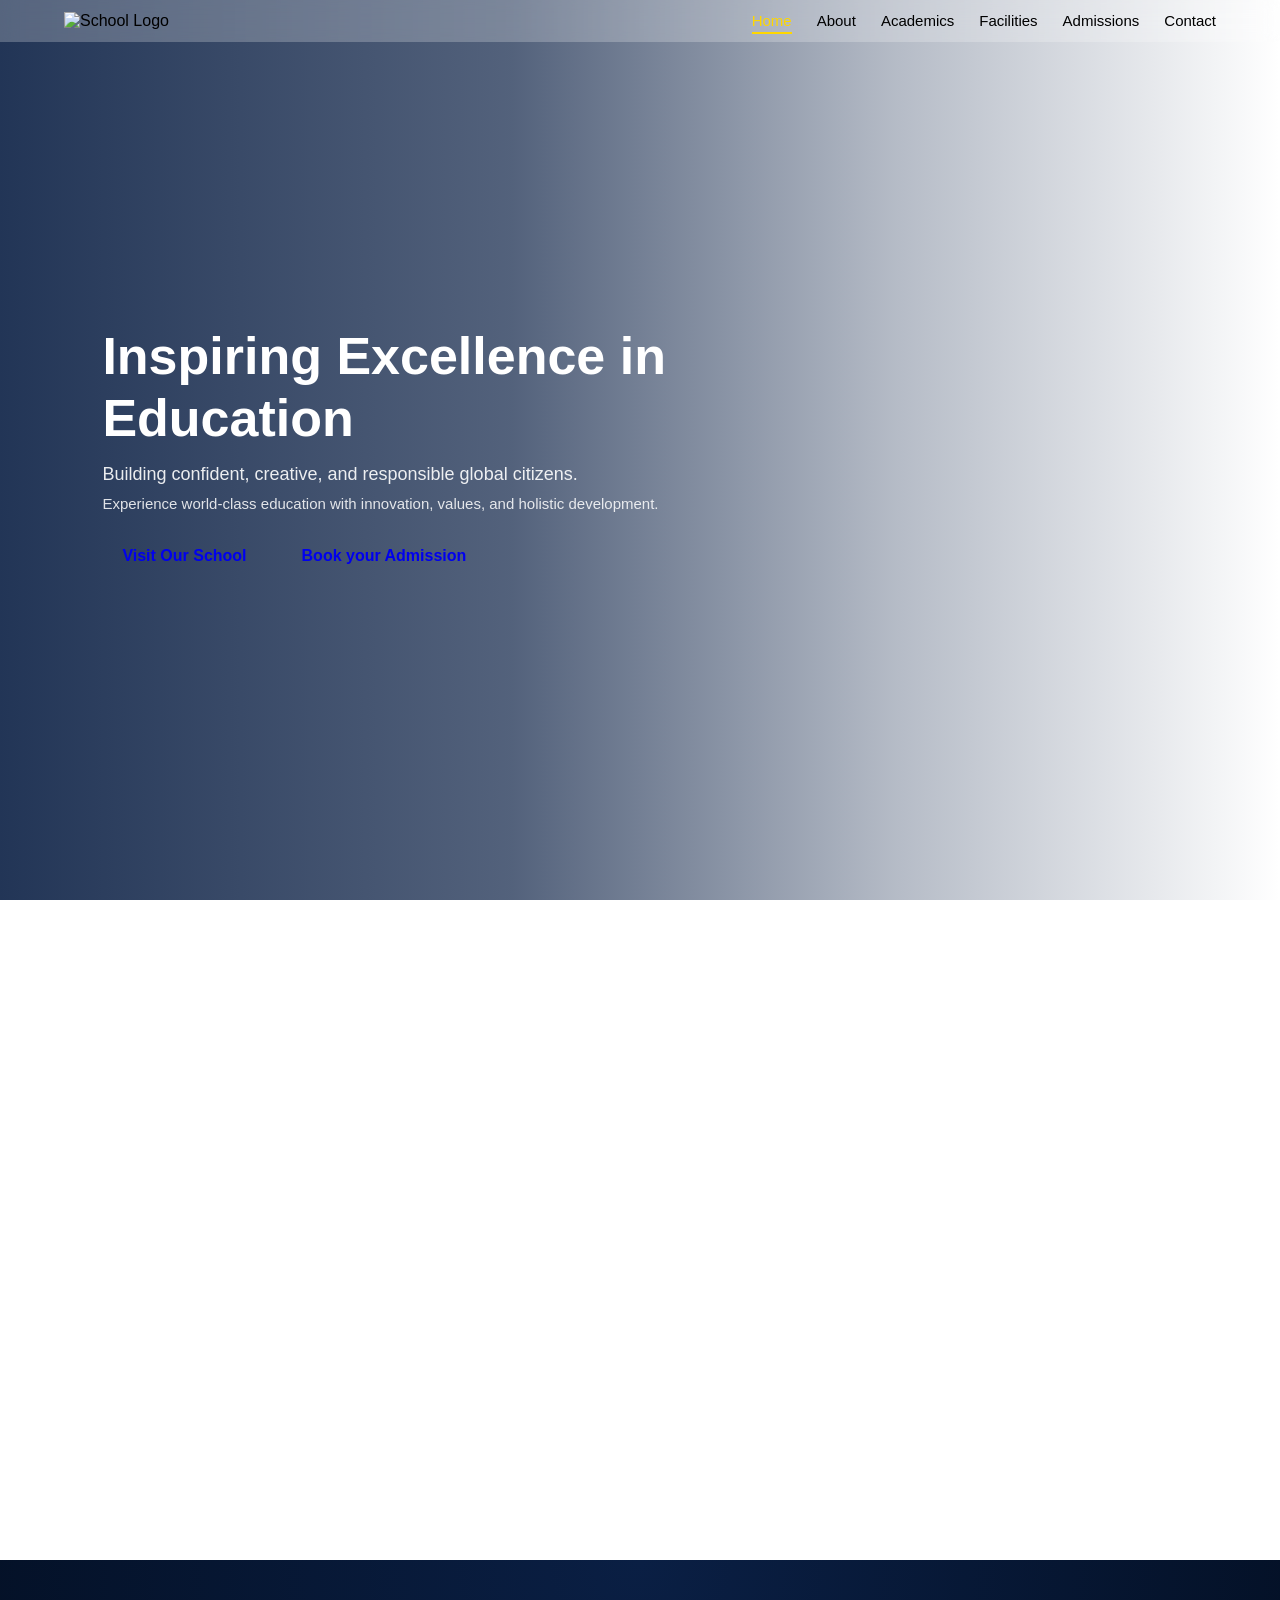
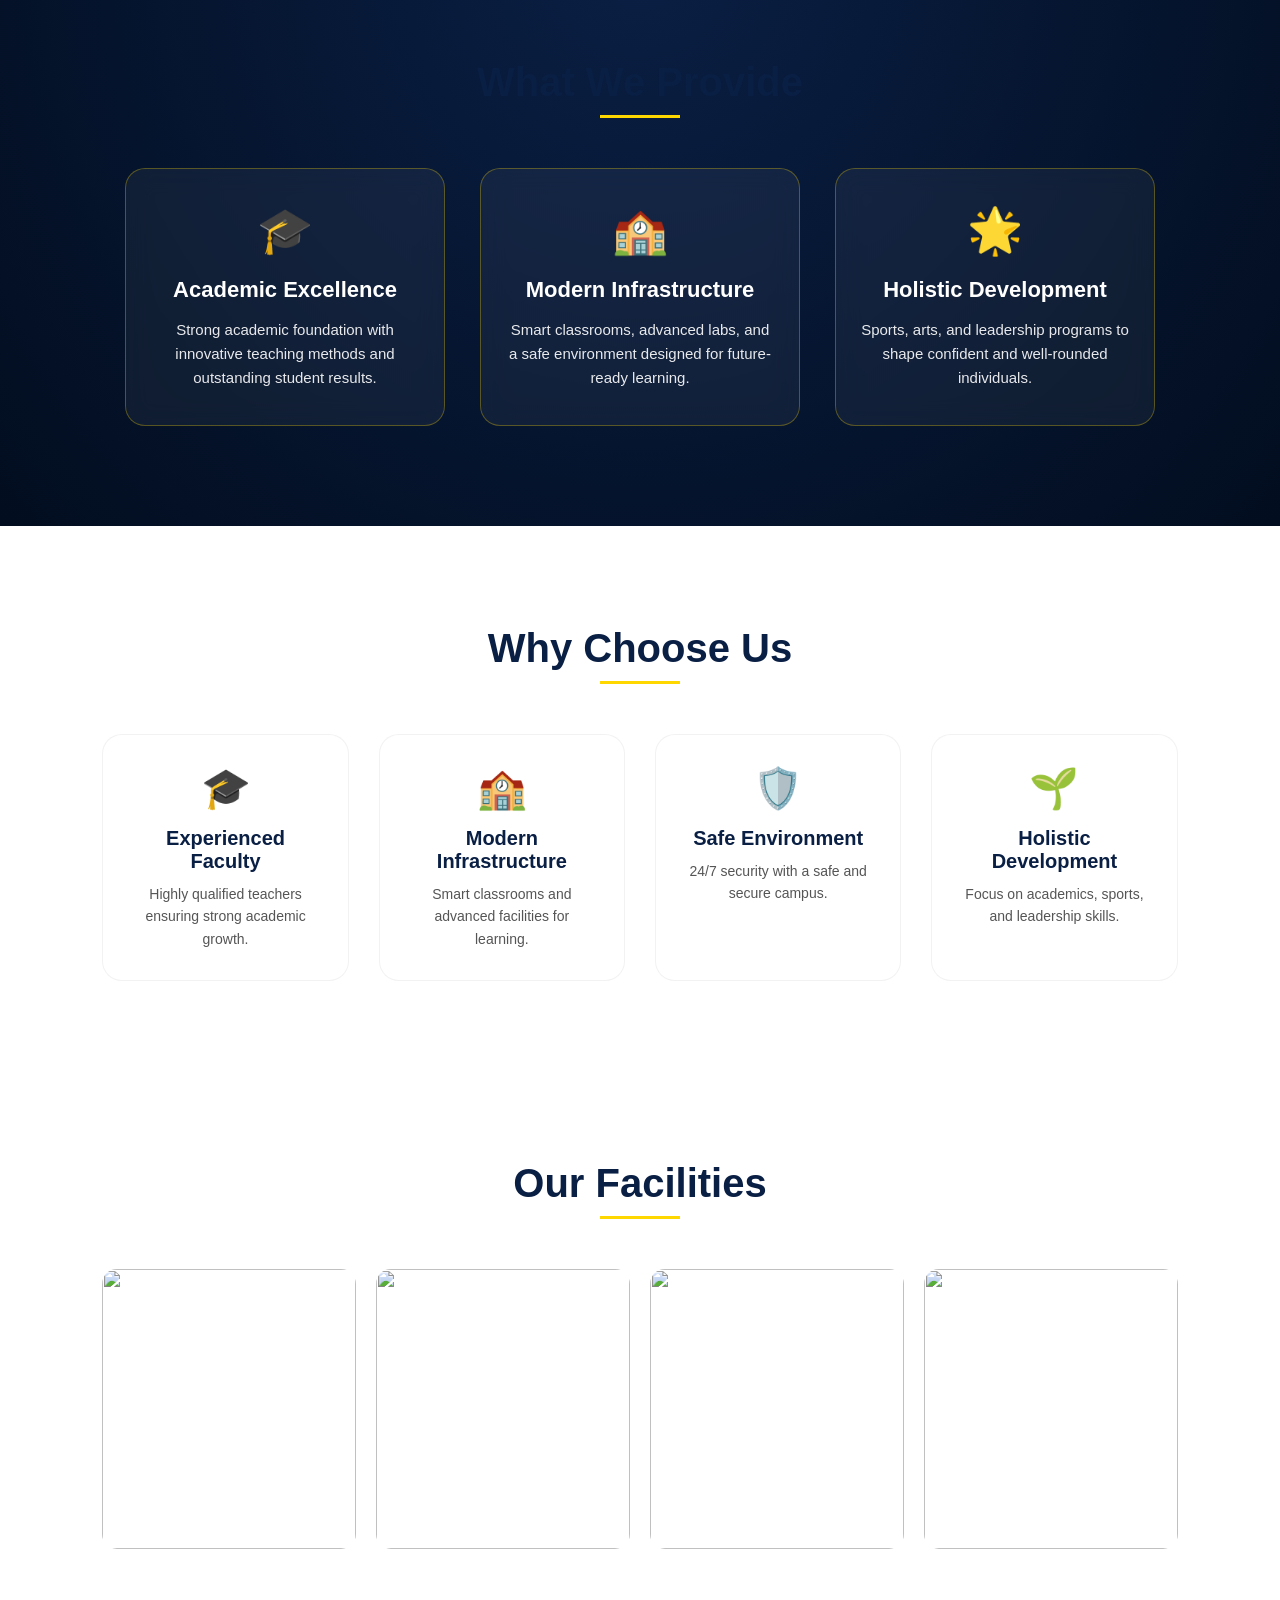
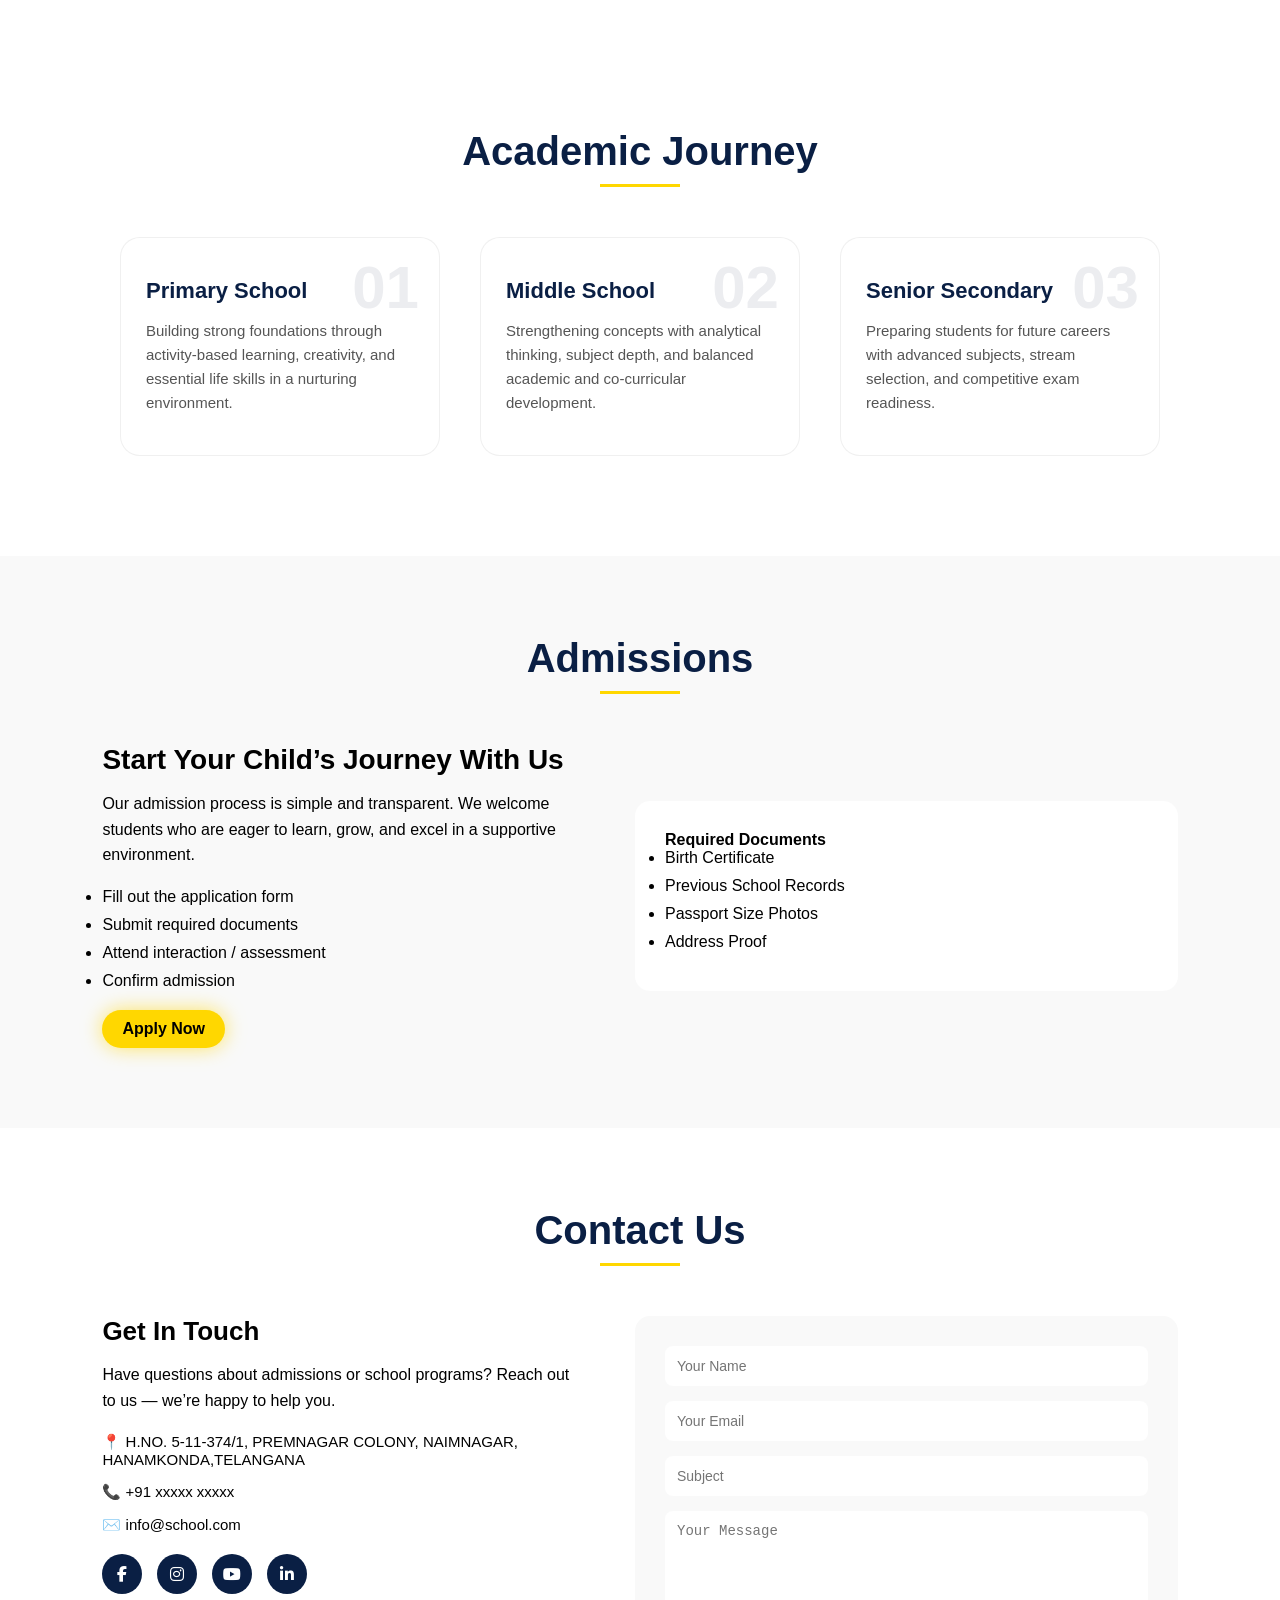
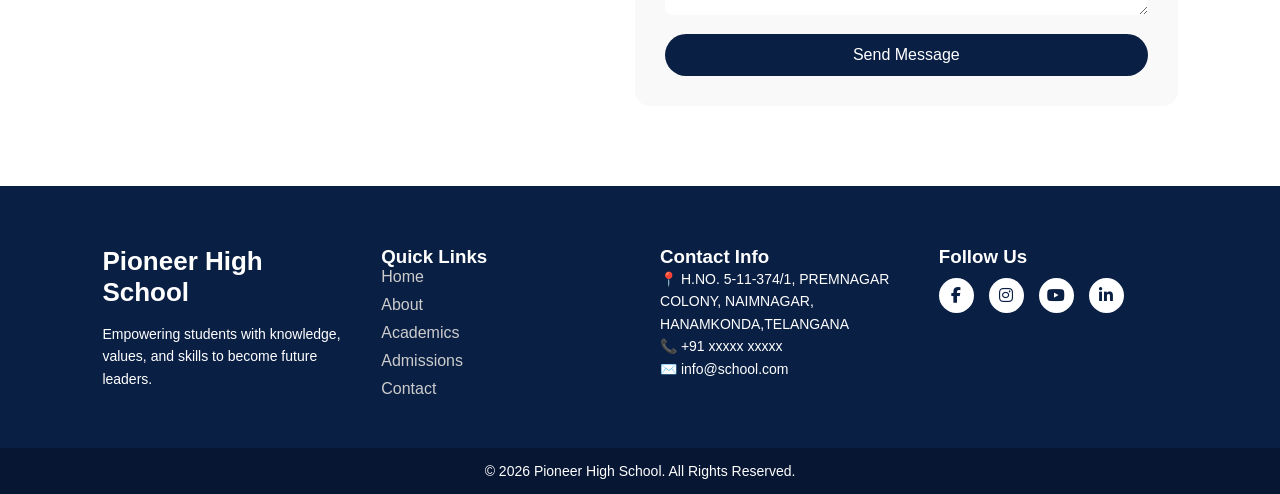
==== index.html @ 2dd5cf20 "Update index.html" ====
<!DOCTYPE html>
<html lang="en">
<head>
    <meta charset="UTF-8">
    <meta name="viewport" content="width=device-width, initial-scale=1.0">
    <title>pioneer High School</title>
    <link rel="stylesheet" href="style.css">
    <link rel="stylesheet" href="https://cdnjs.cloudflare.com/ajax/libs/font-awesome/6.5.0/css/all.min.css">
</head>
<body>
<nav class="navbar">
  <div class="nav-container">

    <!-- LOGO -->
    <div class="logo">
      <img src="https://res.cloudinary.com/dkhmpija5/image/upload/v1774356568/WhatsApp_Image_2026-03-13_at_5.17.28_PM-Photoroomk_1_zkd64p.png" alt="School Logo">
    </div>

    <!-- LINKS -->
    <ul class="nav-links" id="navLinks">
      <li><a href="#home" class="nav-link active">Home</a></li>
      <li><a href="#about" class="nav-link">About</a></li>
      <li><a href="#academics" class="nav-link">Academics</a></li>
      <li><a href="#facilities" class="nav-link">Facilities</a></li>
      <li><a href="#admissions" class="nav-link">Admissions</a></li>
      <li><a href="#contact" class="nav-link">Contact</a></li>
    </ul>

    <!-- MOBILE -->
    <div class="menu-toggle" id="menuToggle">☰</div>

  </div>
</nav>

<section class="hero" id="home">

  <div class="hero-overlay"></div>

  <div class="hero-content">
    <h1 class="hero-title">Inspiring Excellence in Education</h1>
    
    <p class="hero-subtitle">
      Building confident, creative, and responsible global citizens.
    </p>

    <p class="hero-desc">
      Experience world-class education with innovation, values, and holistic development.
    </p>

    <div class="hero-buttons">

  <a href="https://share.google/tLzbr07QLoFxnqGEJ"
     target="_blank"
     class="btn map-btn"
     onclick="toggleButton(event, this)">
     Visit Our School
  </a>

  <a href="#contact"
     class="btn"
     onclick="toggleButton(event, this)">
     Book your Admission
  </a>

</div>
  </div>

</section>   

<section class="about" id="about">

  <div class="about-card" id="aboutCard">

    <!-- BACKGROUND -->
    <div class="about-bg"></div>

    <!-- CONTENT -->
    <div class="about-content">
      <h2>About Our School</h2>

      <p class="about-highlight">
        Nurturing young minds with knowledge, discipline, and innovation.
      </p>

      <p class="about-desc">
        Our institution is dedicated to academic excellence and holistic development.
        With modern teaching methods, experienced faculty, and a supportive environment,
        we ensure every student grows into a confident and capable individual.
      </p>

      <div class="about-points">
        <span> Experienced Faculty</span>
        <span> Smart Classrooms</span>
        <span> Sports & Activities</span>
        <span> Safe Campus</span>
      </div>
    </div>

  </div>

</section>

<section class="provide" id="provide">

  <h2 class="section-title">What We Provide</h2>

  <div class="provide-container">

    <div class="provide-card premium-card">
      <div class="icon">🎓</div>
      <h3>Academic Excellence</h3>
      <p>
        Strong academic foundation with innovative teaching methods and
        outstanding student results.
      </p>
    </div>

    <div class="provide-card premium-card">
      <div class="icon">🏫</div>
      <h3>Modern Infrastructure</h3>
      <p>
        Smart classrooms, advanced labs, and a safe environment
        designed for future-ready learning.
      </p>
    </div>

    <div class="provide-card premium-card">
      <div class="icon">🌟</div>
      <h3>Holistic Development</h3>
      <p>
        Sports, arts, and leadership programs to shape confident
        and well-rounded individuals.
      </p>
    </div>

  </div>

</section>

<section class="why-us" id="why">

  <h2 class="section-title">Why Choose Us</h2>

  <div class="why-container">

    <div class="why-card ultra-card">
      <div class="icon">🎓</div>
      <h3>Experienced Faculty</h3>
      <p>Highly qualified teachers ensuring strong academic growth.</p>
    </div>

    <div class="why-card ultra-card">
      <div class="icon">🏫</div>
      <h3>Modern Infrastructure</h3>
      <p>Smart classrooms and advanced facilities for learning.</p>
    </div>

    <div class="why-card ultra-card">
      <div class="icon">🛡️</div>
      <h3>Safe Environment</h3>
      <p>24/7 security with a safe and secure campus.</p>
    </div>

    <div class="why-card ultra-card">
      <div class="icon">🌱</div>
      <h3>Holistic Development</h3>
      <p>Focus on academics, sports, and leadership skills.</p>
    </div>

  </div>

</section>

<section class="facilities" id="facilities">

  <h2 class="section-title">Our Facilities</h2>

  <div class="facilities-container">

    <!-- CARD 1 -->
    <div class="facility-card">
      <img src="https://res.cloudinary.com/dkhmpija5/image/upload/v1774538564/sc_xi7xzg.png" alt="">
      <div class="overlay">
        <h3>Smart Classrooms</h3>
        <p>Interactive digital learning with modern technology.</p>
      </div>
    </div>

    <!-- CARD 2 -->
    <div class="facility-card">
      <img src="https://static.vecteezy.com/system/resources/thumbnails/039/302/250/small/ai-generated-back-to-school-science-lab-excitement-highlight-the-excitement-of-a-science-experiment-in-a-laboratory-setting-background-image-generative-ai-photo.jpg" alt="">
      <div class="overlay">
        <h3>Science Labs</h3>
        <p>Well-equipped labs for practical and experimental learning.</p>
      </div>
    </div>

    <!-- CARD 3 -->
    <div class="facility-card">
      <img src="https://images.unsplash.com/photo-1524995997946-a1c2e315a42f" alt="">
      <div class="overlay">
        <h3>Library</h3>
        <p>A rich collection of books and digital resources.</p>
      </div>
    </div>

    <!-- CARD 4 -->
    <div class="facility-card">
      <img src="https://res.cloudinary.com/dkhmpija5/image/upload/v1774538432/sports_sfsbs6.png" alt="">
      <div class="overlay">
        <h3>Sports Facilities</h3>
        <p>Encouraging fitness through indoor & outdoor activities.</p>
      </div>
    </div>

  </div>

</section>
<section class="academics" id="academics">

  <h2 class="section-title">Academic Journey</h2>

  <div class="academics-container">

    <!-- PRIMARY -->
    <div class="academic-card">
      <div class="card-number">01</div>
      <h3>Primary School</h3>
      <p>
        Building strong foundations through activity-based learning,
        creativity, and essential life skills in a nurturing environment.
      </p>
    </div>

    <!-- MIDDLE -->
    <div class="academic-card">
      <div class="card-number">02</div>
      <h3>Middle School</h3>
      <p>
        Strengthening concepts with analytical thinking, subject depth,
        and balanced academic and co-curricular development.
      </p>
    </div>

    <!-- SENIOR -->
    <div class="academic-card">
      <div class="card-number">03</div>
      <h3>Senior Secondary</h3>
      <p>
        Preparing students for future careers with advanced subjects,
        stream selection, and competitive exam readiness.
      </p>
    </div>

  </div>

</section>
<section class="admissions" id="admissions" >

  <h2 class="section-title">Admissions</h2>

  <div class="admissions-container">

    <!-- LEFT CONTENT -->
    <div class="admission-text">

      <h3>Start Your Child’s Journey With Us</h3>

      <p>
        Our admission process is simple and transparent. We welcome students
        who are eager to learn, grow, and excel in a supportive environment.
      </p>

      <ul class="steps">
        <li> Fill out the application form</li>
        <li> Submit required documents</li>
        <li> Attend interaction / assessment</li>
        <li> Confirm admission</li>
      </ul>

      <div class="buttons">
        <a href="#contact" class="btn primary">Apply Now</a>
      </div>

    </div>

    <!-- RIGHT CARD -->
    <div class="admission-card">

      <h4>Required Documents</h4>

      <ul>
        <li>Birth Certificate</li>
        <li>Previous School Records</li>
        <li>Passport Size Photos</li>
        <li>Address Proof</li>
      </ul>

    </div>

  </div>

</section>

<section class="contact" id="contact">

  <h2 class="section-title">Contact Us</h2>

  <div class="contact-container">

    <!-- LEFT INFO -->
    <div class="contact-info">

      <h3>Get In Touch</h3>

      <p>
        Have questions about admissions or school programs? Reach out to us —
        we’re happy to help you.
      </p>

      <div class="info-item">📍 <span>H.NO. 5-11-374/1, PREMNAGAR COLONY, NAIMNAGAR, HANAMKONDA,TELANGANA</span></div>
      <div class="info-item">📞 <span>+91 xxxxx xxxxx</span></div>
      <div class="info-item">✉️ <span>info@school.com</span></div>

      <!-- SOCIAL LINKS -->
      <div class="social-links">
        <a href="#"><i class="fab fa-facebook-f"></i></a>
        <a href="#"><i class="fab fa-instagram"></i></a>
        <a href="#"><i class="fab fa-youtube"></i></a>
        <a href="#"><i class="fab fa-linkedin-in"></i></a>
      </div>

    </div>

    <!-- RIGHT FORM -->
    <div class="contact-form">

      <form action="https://formsubmit.co/pittaharivyshu@gmail.com" method="POST" id="contactForm">

  <input type="text" name="Name" placeholder="Your Name" required>

  <input type="email" name="Email" placeholder="Your Email" required>

  <input type="text" name="Subject" placeholder="Subject">

  <textarea name="Message" placeholder="Your Message" rows="5" required></textarea>

  <!-- SETTINGS -->
  <input type="hidden" name="_subject" value="New Inquiry - Pioneer High School">
  <input type="hidden" name="_template" value="table">
  <input type="hidden" name="_captcha" value="false">

  <button type="submit">Send Message</button>

</form>


    </div>
    <div id="successMessage" style="display:none; text-align:center; margin-top:20px; color:green;">
  ✅ Thank you for submitting the form! Redirecting to homepage...
</div>

  </div>

</section>
<footer class="footer">

  <div class="footer-container">

    <!-- COLUMN 1 -->
    <div class="footer-col">
      <h2 class="footer-logo">Pioneer High School</h2>
      <p>
        Empowering students with knowledge, values, and skills to become
        future leaders.
      </p>
    </div>

    <!-- COLUMN 2 -->
    <div class="footer-col">
      <h3>Quick Links</h3>
      <ul>
        <li><a href="#">Home</a></li>
        <li><a href="#">About</a></li>
        <li><a href="#">Academics</a></li>
        <li><a href="#">Admissions</a></li>
        <li><a href="#">Contact</a></li>
      </ul>
    </div>

    <!-- COLUMN 3 -->
    <div class="footer-col">
      <h3>Contact Info</h3>
      <p>📍 H.NO. 5-11-374/1, PREMNAGAR COLONY, NAIMNAGAR, HANAMKONDA,TELANGANA</p>
      <p>📞 +91 xxxxx xxxxx</p>
      <p>✉️ info@school.com</p>
    </div>

    <!-- COLUMN 4 -->
    <div class="footer-col">
      <h3>Follow Us</h3>

      <div class="footer-socials">
        <a href="#https://www.facebook.com/profile.php?id=61578535289705"><i class="fab fa-facebook-f"></i></a>
        <a href="#https://www.instagram.com/pioneerhighschool2026/"><i class="fab fa-instagram"></i></a>
        <a href="#"><i class="fab fa-youtube"></i></a>
        <a href="#"><i class="fab fa-linkedin-in"></i></a>
      </div>

    </div>

  </div>

  <!-- BOTTOM -->
  <div class="footer-bottom">
    <p>© 2026 Pioneer High School. All Rights Reserved.</p>
  </div>

</footer>
<script src="script.js"></script>
</body>
</html>
---- style.css ----
* {
  margin: 0;
  padding: 0;
  box-sizing: border-box;
}
section {
  scroll-margin-top: 80px;
}
/* NAVBAR */
.navbar {
  position: fixed;
  width: 100%; /* FIXED */
  top: 0;
  left: 0;
  background: rgba(255, 255, 255, 0.24);
  backdrop-filter: blur(10px);
  z-index: 1000;
  padding: 12px 5%; /* reduced for balance */
  transition: all 0.4s ease;
}

/* SCROLL EFFECT */
.navbar.scrolled {
  background: #0a1f44;
  box-shadow: 0 5px 20px rgba(0,0,0,0.2);
}

/* CONTAINER */
.nav-container {
  display: flex;
  align-items: center;
  justify-content: space-between;
}

/* LOGO */
.logo img {
  height: 60px;
}

/* NAV LINKS DESKTOP */
.nav-links {
  display: flex;
  gap: 25px;
  list-style: none;
}

.nav-links a {
  text-decoration: none;
  color: black;
  font-size: 15px;
  position: relative;
  transition: 0.3s;
}

/* HOVER UNDERLINE */
.nav-links a::after {
  content: "";
  position: absolute;
  width: 0%;
  height: 2px;
  background: gold;
  left: 0;
  bottom: -5px;
  transition: 0.3s;
}

.nav-links a:hover::after {
  width: 100%;
}

/* ACTIVE LINK */
.nav-links a.active {
  color: gold;
}

.nav-links a.active::after {
  width: 100%;
}

/* HAMBURGER */
.menu-toggle {
  display: none;
  font-size: 28px;
  color: #0a1f44; /* DARK color so it shows */
  cursor: pointer;
  z-index: 1100; /* IMPORTANT: bring above everything */
  position: relative;
}

/* ================= MOBILE FIX ================= */
@media (max-width: 768px) {

  .navbar {
    padding: 12px 4%; /* tighter padding */
  }

  .menu-toggle {
    display: block;
    font-size: 28px;
    color: black;
  }

  .nav-links {
    position: absolute;
    top: 65px;
    right: -100%;
    flex-direction: column;
    background: #0a1f44;
    width: 220px;
    text-align: center;
    padding: 20px 0;
    transition: 0.3s ease;
    border-radius: 8px;
  }

  .nav-links a {
    color: white;
  }

  .nav-links.active {
    right: 10px; /* FIXED: not touching edge */
  }

  .nav-links li {
    margin: 15px 0;
  }
}
/* HERO SECTION */
/* RESET ISSUE FIRST */
body {
  margin: 0;
  padding: 0;
}

/* HERO FIX */
.hero {
  position: relative;
  width: 100%;
  height: 100vh;

  display: flex;
  align-items: center;

  padding: 0 8%;
  color: white;
  overflow: hidden;

  /* FIX: Proper full background */
  background: url('https://res.cloudinary.com/dkhmpija5/image/upload/v1774345062/home_background_bpdt7i.png') no-repeat center center/cover;
}

/* REMOVE EXTRA LEFT GAP */
.hero::before {
  content: "";
  position: absolute;
  top: 0;
  left: 0;
  width: 100%;   /* FIXED */
  height: 100%;  /* FIXED */
  background: inherit;
  z-index: 0;
  transform: scale(1.05);
}

/* OVERLAY FIX */
.hero-overlay {
  position: absolute;
  inset: 0;
  background: linear-gradient(
    to right,
    rgba(10,31,68,0.9) 0%,
    rgba(10,31,68,0.7) 40%,
    rgba(10,31,68,0.3) 70%,
    transparent 100%
  );
  z-index: 1;
}

/* CONTENT */
.hero-content {
  position: relative;
  z-index: 2;
  max-width: 600px;
}

/* TEXT FIX */
.hero-title {
  font-size: 52px;
  line-height: 1.2;
  margin-bottom: 15px;
}

.hero-subtitle {
  font-size: 18px;
  margin-bottom: 10px;
  opacity: 0.9;
}

.hero-desc {
  font-size: 15px;
  margin-bottom: 25px;
  opacity: 0.85;
}

/* BUTTONS */
.hero-buttons {
  display: flex;
  gap: 15px;
}

/* BUTTON STYLE */
.btn {
  padding: 12px 24px;
  border-radius: 30px;
  text-decoration: none;
  font-weight: 600;
}

/* PRIMARY */
.primary {
  background: gold;
  color: black;
  box-shadow: 0 0 20px rgba(255,215,0,0.6);
}

/* SECONDARY */
.secondary {
  border: 2px solid white;
  color: white;
  background: gold;

}

/* HOVER */
.primary:hover {
  background: white;
}

.secondary:hover {
  background: white;
  color: black;
}
@media (max-width: 768px) {

  .hero {
    padding: 0 20px;
    text-align: left;
    justify-content:left;

  }

  .hero-content {
    max-width: 100%;
    text-align: left;
  }

  .hero-title {
    font-size: 30px;
  }

  .hero-subtitle {
    font-size: 15px;
  }

  .hero-desc {
    font-size: 13px;
  }

  .hero-buttons {
    flex-direction: column;
    align-items: left;
    text-align: left;
    width:200px;
  }

  .btn {
    width:200px;
  }
}
/* RESET */
body {
  margin: 0;
  font-family: Arial, sans-serif;
}

/* SECTION */
.about {
  padding: 80px 8%;
  display: flex;
  justify-content: center;
}

/* CARD */
.about-card {
  position: relative;
  width: 100%;
  max-width: 1500px;
  height: 500px;
  border-radius: 20px;
  overflow: hidden;
  cursor: pointer;
}

/* BACKGROUND */
.about-bg {
  position: absolute;
  width: 100%;
  height: 100%;
  background: url('https://res.cloudinary.com/dkhmpija5/image/upload/v1774347520/about_us_qetfpe.jpg') center/cover no-repeat;
  transition: 0.5s ease;
}

/* CONTENT */
.about-content {
  position: absolute;
  top: 50%;
  left: 50%;
  transform: translate(-50%, 30px);
  text-align: center;
  color: white;
  width: 90%;
  max-width: 700px;
  padding: 20px;

  opacity: 0;
  transition: 0.5s ease;
}

/* TEXT */
.about-content h2 {
  font-size: 36px;
  margin-bottom: 10px;
}

.about-highlight {
  font-size: 18px;
  font-weight: 600;
  margin-bottom: 10px;
}

.about-desc {
  font-size: 15px;
  line-height: 1.6;
  margin-bottom: 15px;
}

/* POINTS */
.about-points {
  display: flex;
  flex-wrap: wrap;
  justify-content: center;
  gap: 10px;
}

.about-points span {
  background: rgba(255,255,255,0.2);
  padding: 6px 12px;
  border-radius: 15px;
  font-size: 13px;
}

/* DEFAULT HIDDEN */
.about-content {
  opacity: 0;
  transform: translate(-50%, 30px);
}

/* DESKTOP ONLY HOVER */
@media (hover: hover) and (pointer: fine) {
  .about-card:hover .about-bg {
    filter: blur(6px) brightness(0.5);
  }

  .about-card:hover .about-content {
    opacity: 1;
    transform: translate(-50%, -50%);
  }
}

/* MOBILE CLICK ONLY */
.about-card.active .about-bg {
  filter: blur(6px) brightness(0.5);
}

.about-card.active .about-content {
  opacity: 1;
  transform: translate(-50%, -50%);
}

/* 📱 MOBILE FIX */
@media (max-width: 768px) {

  .about-card {
    height: 420px;
  }

  .about-content {
    top: 50%;
    left: 50%;
    transform: translate(-50%, -50%) !important;

    width: 95%;
    max-height: 85%;
    overflow-y: auto;
    padding: 15px;
  }

  .about-content h2 {
    font-size: 22px;
  }

  .about-highlight {
    font-size: 14px;
  }

  .about-desc {
    font-size: 13px;
  }

  .about-points span {
    font-size: 11px;
  }
}
/* SECTION */
.provide {
  padding: 100px 8%;
  background: radial-gradient(circle at top, #0a1f44, #020d1f);
  text-align: center;
  color: white;
}

/* TITLE */
.section-title {
  font-size: 42px;
  margin-bottom: 70px;
  position: relative;
  color: whitesmoke;
}

.section-title::after {
  content: "";
  width: 90px;
  height: 3px;
  background: gold;
  display: block;
  margin: 10px auto;
  color: whitesmoke;
}

/* CONTAINER */
.provide-container {
  display: flex;
  gap: 35px;
  justify-content: center;
  align-items: center;
  flex-wrap: wrap;
  width: 100%;
}

/* PREMIUM CARD */
.premium-card {
  flex: 1;
  min-width: 280px;
  max-width: 320px;

  padding: 35px 25px;
  border-radius: 20px;

  background: rgba(255,255,255,0.05);
  backdrop-filter: blur(12px);

  border: 1px solid rgba(255, 215, 0, 0.3);

  position: relative;
  overflow: hidden;

  transition: transform 0.3s ease, box-shadow 0.3s ease;
}

/* HOVER EFFECT */
.premium-card:hover {
  transform: translateY(-10px) scale(1.03);
  box-shadow: 
    0 0 25px rgba(255,215,0,0.4),
    0 0 60px rgba(255,215,0,0.2);
}

/* MOUSE GLOW */
.premium-card::after {
  content: "";
  position: absolute;
  width: 250px;
  height: 250px;
  background: radial-gradient(circle, rgba(255,215,0,0.25), transparent 70%);
  top: var(--y, 50%);
  left: var(--x, 50%);
  transform: translate(-50%, -50%);
  opacity: 0;
  transition: 0.3s;
}

.premium-card:hover::after {
  opacity: 1;
}

/* ICON */
.premium-card .icon {
  font-size: 45px;
  margin-bottom: 20px;
  transition: 0.4s;
}

/* TEXT */
.premium-card h3 {
  font-size: 22px;
  margin-bottom: 15px;
  
}

.premium-card p {
  font-size: 15px;
  line-height: 1.6;
  opacity: 0.9;
}

/* ICON ANIMATION */
.premium-card:hover .icon {
  transform: translateY(-5px) scale(1.1);
}

/* FLOAT ANIMATION (DESKTOP ONLY) */
@media (min-width: 769px) {
  .premium-card {
    animation: floatCard 6s ease-in-out infinite;
  }
}

@keyframes floatCard {
  0%, 100% { transform: translateY(0); }
  50% { transform: translateY(-6px); }
}

/* ✅ MOBILE FIX (FINAL CLEAN VERSION) */
@media (max-width: 768px) {

  .section-title {
    font-size: 28px;
    color: whitesmoke;
  }

  .provide-container {
    flex-direction: column;
    align-items: center;
    justify-content: center;
  }

  .premium-card {
    width: 90%;
    max-width: 320px;
    margin: 0 auto;
    animation: none;
  }
}
/* 🔥 FORCE CENTER FIX (OVERRIDE EVERYTHING) */
@media (max-width: 768px) {

  .provide-container {
    display: flex !important;
    flex-direction: column !important;
    align-items: center !important;
    justify-content: center !important;
  }

  .premium-card {
    display: block !important;
    width: 90% !important;
    max-width: 320px !important;
    margin-left: auto !important;
    margin-right: auto !important;
  }

}
/* SECTION */
.why-us {
  padding: 100px 8%;
  background: #ffffff;
  text-align: center;
}

/* TITLE */
.section-title {
  font-size: 40px;
  margin-bottom: 70px;
  color: #0a1f44;
  position: relative;
}

.section-title::after {
  content: "";
  width: 90px;
  height: 3px;
  background: gold;
  display: block;
  margin: 10px auto;
}

/* GRID */
.why-container {
  display: grid;
  grid-template-columns: repeat(4, 1fr);
  gap: 30px;
}
/* CARD */
.why-card {
  background: white;
  padding: 30px;
  border-radius: 20px;
  transition: 0.4s ease;
  position: relative;
  overflow: hidden;
  text-align: center;

  border: 1px solid rgba(0,0,0,0.05);
}

/* ICON */
.why-card .icon {
  font-size: 40px;
  margin-bottom: 15px;
  transition: 0.4s;
}

/* TITLE */
.why-card h3 {
  font-size: 20px;
  margin-bottom: 10px;
  color: #0a1f44;   /* 🔥 DARK COLOR FIX */
  font-weight: 600;
}

/* TEXT */
.why-card p {
  font-size: 14px;
  line-height: 1.6;
  color: #555;   /* 🔥 FIXED VISIBILITY */
}

/* HOVER EFFECT */
.why-card:hover {
  transform: translateY(-10px);
  background: #0a1f44;
}

/* TEXT ON HOVER */
.why-card:hover h3,
.why-card:hover p {
  color: white;
}

/* ICON ANIMATION */
.why-card:hover .icon {
  transform: scale(1.2);
}

/* GLOW BORDER */
.ultra-card::before {
  content: "";
  position: absolute;
  inset: 0;
  border-radius: 18px;
  background: linear-gradient(120deg, transparent, gold, transparent);
  opacity: 0;
  transition: 0.4s;
}

/* MOUSE LIGHT */
.ultra-card::after {
  content: "";
  position: absolute;
  width: 200px;
  height: 200px;
  background: radial-gradient(circle, rgba(255,215,0,0.25), transparent 70%);
  top: var(--y, 50%);
  left: var(--x, 50%);
  transform: translate(-50%, -50%);
  opacity: 0;
  transition: 0.3s;
}

/* HOVER */
.ultra-card:hover {
  transform: translateY(-12px) scale(1.03);
  box-shadow: 0 20px 50px rgba(0,0,0,0.1);
}

.ultra-card:hover::before {
  opacity: 0.4;
}

.ultra-card:hover::after {
  opacity: 1;
}

/* ICON */
.ultra-card .icon {
  font-size: 40px;
  margin-bottom: 15px;
  transition: 0.4s;
}

/* ICON ANIMATION */
.ultra-card:hover .icon {
  transform: scale(1.2) rotate(5deg);
}

/* TEXT */
.ultra-card h3 {
  font-size: 20px;
  margin-bottom: 10px;
  color: #0a1f44;
}

.ultra-card p {
  font-size: 14px;
  color: #555;
  line-height: 1.6;
}

/* FLOAT (DESKTOP ONLY) */
@media (min-width: 769px) {
  .ultra-card {
    animation: floatCard 6s ease-in-out infinite;
  }
}

@keyframes floatCard {
  0%, 100% { transform: translateY(0); }
  50% { transform: translateY(-6px); }
}

/* TABLET */
@media (max-width: 1024px) {
  .why-container {
    grid-template-columns: repeat(2, 1fr);
  }
}

/* MOBILE */
@media (max-width: 768px) {

  .section-title {
    font-size: 28px;
  }

  .why-container {
    grid-template-columns: 1fr;
  }

  .ultra-card {
    animation: none;
  }

}
/* SECTION */
.facilities {
  padding: 80px 8%;
  background: #ffffff;
  text-align: center;
}

/* TITLE */
.section-title {
  font-size: 40px;
  margin-bottom: 50px;
}

/* GRID */
.facilities-container {
  display: grid;
  grid-template-columns: repeat(4, 1fr);
  gap: 20px;
}

/* CARD */
.facility-card {
  position: relative;
  height: 280px;
  overflow: hidden;
  border-radius: 15px;
  cursor: pointer;
}

/* IMAGE */
.facility-card img {
  width: 100%;
  height: 100%;
  object-fit: cover;
  transition: 0.5s;
}

/* OVERLAY */
.overlay {
  position: absolute;
  bottom: 0;
  left: 0;
  width: 100%;
  height: 100%;

  background: linear-gradient(to top, rgba(0,0,0,0.8), transparent);
  color: white;

  display: flex;
  flex-direction: column;
  justify-content: flex-end;
  padding: 20px;

  opacity: 0;
  transition: 0.5s;
}

/* TEXT */
.overlay h3 {
  font-size: 20px;
  margin-bottom: 5px;
}

.overlay p {
  font-size: 14px;
}

/* HOVER EFFECT */
.facility-card:hover img {
  transform: scale(1.1);
}

.facility-card:hover .overlay {
  opacity: 1;
}
/* SECTION */
.facilities {
  padding: 80px 8%;
  background: #ffffff;
  text-align: center;
}

/* TITLE */
.section-title {
  font-size: 40px;
  margin-bottom: 50px;
}

/* GRID */
.facilities-container {
  display: grid;
  grid-template-columns: repeat(4, 1fr);
  gap: 20px;
}

/* CARD */
.facility-card {
  position: relative;
  height: 280px;
  overflow: hidden;
  border-radius: 15px;
  cursor: pointer;
}

/* IMAGE */
.facility-card img {
  width: 100%;
  height: 100%;
  object-fit: cover;
  transition: 0.5s ease;
}

/* OVERLAY (CENTERED TEXT FIXED) */
.overlay {
  position: absolute;
  top: 0;
  left: 0;
  width: 100%;
  height: 100%;

  background: rgba(0, 0, 0, 0.6);
  color: white;

  display: flex;
  flex-direction: column;
  justify-content: center;   /* vertical center */
  align-items: center;       /* horizontal center */
  text-align: center;

  padding: 20px;

  opacity: 0;
  transition: 0.5s ease;
}

/* TEXT */
.overlay h3 {
  font-size: 22px;
  margin-bottom: 10px;
}

.overlay p {
  font-size: 14px;
  max-width: 250px;
  line-height: 1.5;
}

/* HOVER EFFECT */
.facility-card:hover img {
  transform: scale(1.1);
}

.facility-card:hover .overlay {
  opacity: 1;
}

/* MOBILE RESPONSIVE */
@media (max-width: 1024px) {
  .facilities-container {
    grid-template-columns: repeat(2, 1fr);
  }
}

@media (max-width: 768px) {

  .section-title {
    font-size: 28px;
  }

  .facilities-container {
    grid-template-columns: 1fr;
  }

  .facility-card {
    height: 220px;
  }

  /* Always show overlay on mobile */
  .overlay {
    opacity: 1;
    background: rgba(0,0,0,0.6);
  }
}
/* SECTION */
.academics {
  padding: 100px 8%;
  background: #ffffff;
  text-align: center;
}

/* TITLE */
.section-title {
  font-size: 42px;
  margin-bottom: 70px;
  color: #0a1f44;
  position: relative;
}

.section-title::after {
  content: "";
  width: 80px;
  height: 3px;
  background: gold;
  display: block;
  margin: 10px auto;
}

/* CONTAINER */
.academics-container {
  display: flex;
  gap: 40px;
  justify-content: center;
  flex-wrap: wrap;
}

/* CARD */
.academic-card {
  position: relative;
  flex: 1;
  min-width: 280px;
  max-width: 320px;

  padding: 40px 25px;
  border-radius: 20px;
  background: #ffffff;

  border: 1px solid rgba(0,0,0,0.06);

  transition: all 0.4s ease;
  overflow: hidden;
  text-align: left;

  z-index: 1;
}

/* TEXT FIX */
.academic-card h3 {
  font-size: 22px;
  margin-bottom: 15px;
  color: #0a1f44;   /* 🔥 always dark */
  position: relative;
  z-index: 2;
}

.academic-card p {
  font-size: 15px;
  line-height: 1.6;
  color: #555;   /* 🔥 always readable */
  position: relative;
  z-index: 2;
}

/* NUMBER */
.card-number {
  position: absolute;
  top: 15px;
  right: 20px;
  font-size: 60px;
  font-weight: bold;
  color: rgba(10,31,68,0.08);
  z-index: 1;
}

/* HOVER EFFECT (SAFE) */
.academic-card:hover {
  transform: translateY(-10px);
  box-shadow: 0 20px 40px rgba(0,0,0,0.1);
  border-color: gold;
  background: #ffffff;  /* 🔥 DO NOT CHANGE BG */
}

/* LEFT LINE */
.academic-card::before {
  content: "";
  position: absolute;
  left: 0;
  top: 0;
  height: 0%;
  width: 4px;
  background: gold;
  transition: 0.4s;
  z-index: 0;
}

.academic-card:hover::before {
  height: 100%;
}

/* HOVER EFFECT */
.academic-card:hover {
  transform: translateY(-10px);
  box-shadow: 0 20px 40px rgba(0,0,0,0.1);
  border-color: gold;
}

/* LEFT BORDER ANIMATION */
.academic-card::before {
  content: "";
  position: absolute;
  left: 0;
  top: 0;
  height: 0%;
  width: 4px;
  background: gold;
  transition: 0.4s;
}

.academic-card:hover::before {
  height: 100%;
}

/* MOBILE */
@media (max-width: 768px) {

  .section-title {
    font-size: 28px;
  }

  .academics-container {
    flex-direction: column;
    align-items: center;
  }

  .academic-card {
    width: 90%;
    text-align: center;
  }

  .card-number {
    font-size: 40px;
    right: 15px;
  }
}
/* SECTION */
.admissions {
  padding: 80px 8%;
  background: #f9f9f9;
}

/* TITLE */
.section-title {
  text-align: center;
  font-size: 40px;
  margin-bottom: 50px;
}

/* CONTAINER */
.admissions-container {
  display: flex;
  gap: 50px;
  align-items: center;
  justify-content: center;
  flex-wrap: wrap;
}

/* LEFT TEXT */
.admission-text {
  flex: 1;
  min-width: 300px;
}

.admission-text h3 {
  font-size: 28px;
  margin-bottom: 15px;
}

.admission-text p {
  margin-bottom: 20px;
  line-height: 1.6;
}

/* STEPS */
.steps li {
  margin-bottom: 10px;
  font-weight: 500;
}

/* BUTTONS */
.buttons {
  margin-top: 20px;
  display: flex;
  gap: 15px;
  flex-wrap: wrap;
}

.btn {
  padding: 10px 20px;
  border-radius: 25px;
  text-decoration: none;
  font-weight: 600;
}

.primary {
  background: gold;
  color: black;
}

.secondary {
  border: 1px solid #0a1f44;
  color: #0a1f44;
}

/* RIGHT CARD */
.admission-card {
  flex: 1;
  min-width: 280px;
  background: white;
  padding: 30px;
  border-radius: 15px;
  transition: 0.4s;
}

/* HOVER EFFECT */
.admission-card:hover {
  transform: translateY(-10px);
  background: #0a1f44;
  color: white;
}

/* LIST */
.admission-card ul li {
  margin-bottom: 10px;
}
@media (max-width: 768px) {

  .section-title {
    font-size: 28px;
  }

  .admissions-container {
    flex-direction: column;
    text-align: center;
  }

  .buttons {
    justify-content: center;
  }

  .admission-text h3 {
    font-size: 22px;
  }
}
/* SECTION */
.contact {
  padding: 80px 8%;
  background: #ffffff;
}

/* TITLE */
.section-title {
  text-align: center;
  font-size: 40px;
  margin-bottom: 50px;
}

/* CONTAINER */
.contact-container {
  display: flex;
  gap: 50px;
  flex-wrap: wrap;
  align-items: flex-start;
}

/* LEFT INFO */
.contact-info {
  flex: 1;
  min-width: 280px;
}

.contact-info h3 {
  font-size: 26px;
  margin-bottom: 15px;
}

.contact-info p {
  margin-bottom: 20px;
  line-height: 1.6;
}

/* INFO ITEMS */
.info-item {
  margin-bottom: 15px;
  font-size: 15px;
}

/* SOCIAL LINKS */
.social-links {
  margin-top: 20px;
  display: flex;
  gap: 15px;
}

.social-links a {
  width: 40px;
  height: 40px;
  background: #0a1f44;
  color: white;
  display: flex;
  align-items: center;
  justify-content: center;
  border-radius: 50%;
  text-decoration: none;
  font-size: 16px;
  transition: 0.3s;
}

.social-links a:hover {
  background: gold;
  color: black;
  transform: translateY(-5px);
}

/* FORM */
.contact-form {
  flex: 1;
  min-width: 300px;
  background: #f9f9f9;
  padding: 30px;
  border-radius: 15px;
  transition: 0.3s;
}

.contact-form:hover {
  transform: translateY(-5px);
}

/* INPUTS */
.contact-form input,
.contact-form textarea {
  width: 100%;
  padding: 12px;
  margin-bottom: 15px;
  border: none;
  border-radius: 8px;
  outline: none;
  font-size: 14px;
}

/* BUTTON */
.contact-form button {
  width: 100%;
  padding: 12px;
  border: none;
  background: #0a1f44;
  color: white;
  font-size: 16px;
  border-radius: 25px;
  cursor: pointer;
  transition: 0.3s;
}

.contact-form button:hover {
  background: gold;
  color: black;
}

/* MOBILE RESPONSIVE */
@media (max-width: 768px) {

  .section-title {
    font-size: 28px;
  }

  .contact-container {
    flex-direction: column;
    text-align: center;
  }

  .contact-info {
    margin-bottom: 30px;
  }

  .contact-info h3 {
    font-size: 22px;
  }

  .social-links {
    justify-content: center;
  }
}
/* FOOTER */
.footer {
  background: #0a1f44;
  color: white;
  padding-top: 60px;
}

/* CONTAINER */
.footer-container {
  display: flex;
  gap: 40px;
  justify-content: space-between;
  flex-wrap: wrap;
  padding: 0 8%;
}

/* COLUMN */
.footer-col {
  flex: 1;
  min-width: 220px;
}

/* LOGO */
.footer-logo {
  font-size: 26px;
  margin-bottom: 15px;
}

/* TEXT */
.footer-col p {
  font-size: 14px;
  line-height: 1.6;
}

/* LINKS */
.footer-col ul {
  list-style: none;
  padding: 0;
}

.footer-col ul li {
  margin-bottom: 10px;
}

.footer-col ul li a {
  color: #ccc;
  text-decoration: none;
  transition: 0.3s;
}

.footer-col ul li a:hover {
  color: gold;
}

/* SOCIAL */
.footer-socials {
  display: flex;
  gap: 15px;
  margin-top: 10px;
}

.footer-socials a {
  width: 35px;
  height: 35px;
  background: white;
  color: #0a1f44;
  display: flex;
  align-items: center;
  justify-content: center;
  border-radius: 50%;
  text-decoration: none;
  transition: 0.3s;
}

.footer-socials a:hover {
  background: gold;
  color: black;
  transform: translateY(-5px);
}

/* BOTTOM */
.footer-bottom {
  text-align: center;
  margin-top: 40px;
  padding: 15px;
  background: #071633;
  font-size: 14px;
}
@media (max-width: 768px) {

  .footer-container {
    flex-direction: column;
    text-align: center;
    gap: 30px;
  }

  .footer-socials {
    justify-content: center;
  }

}
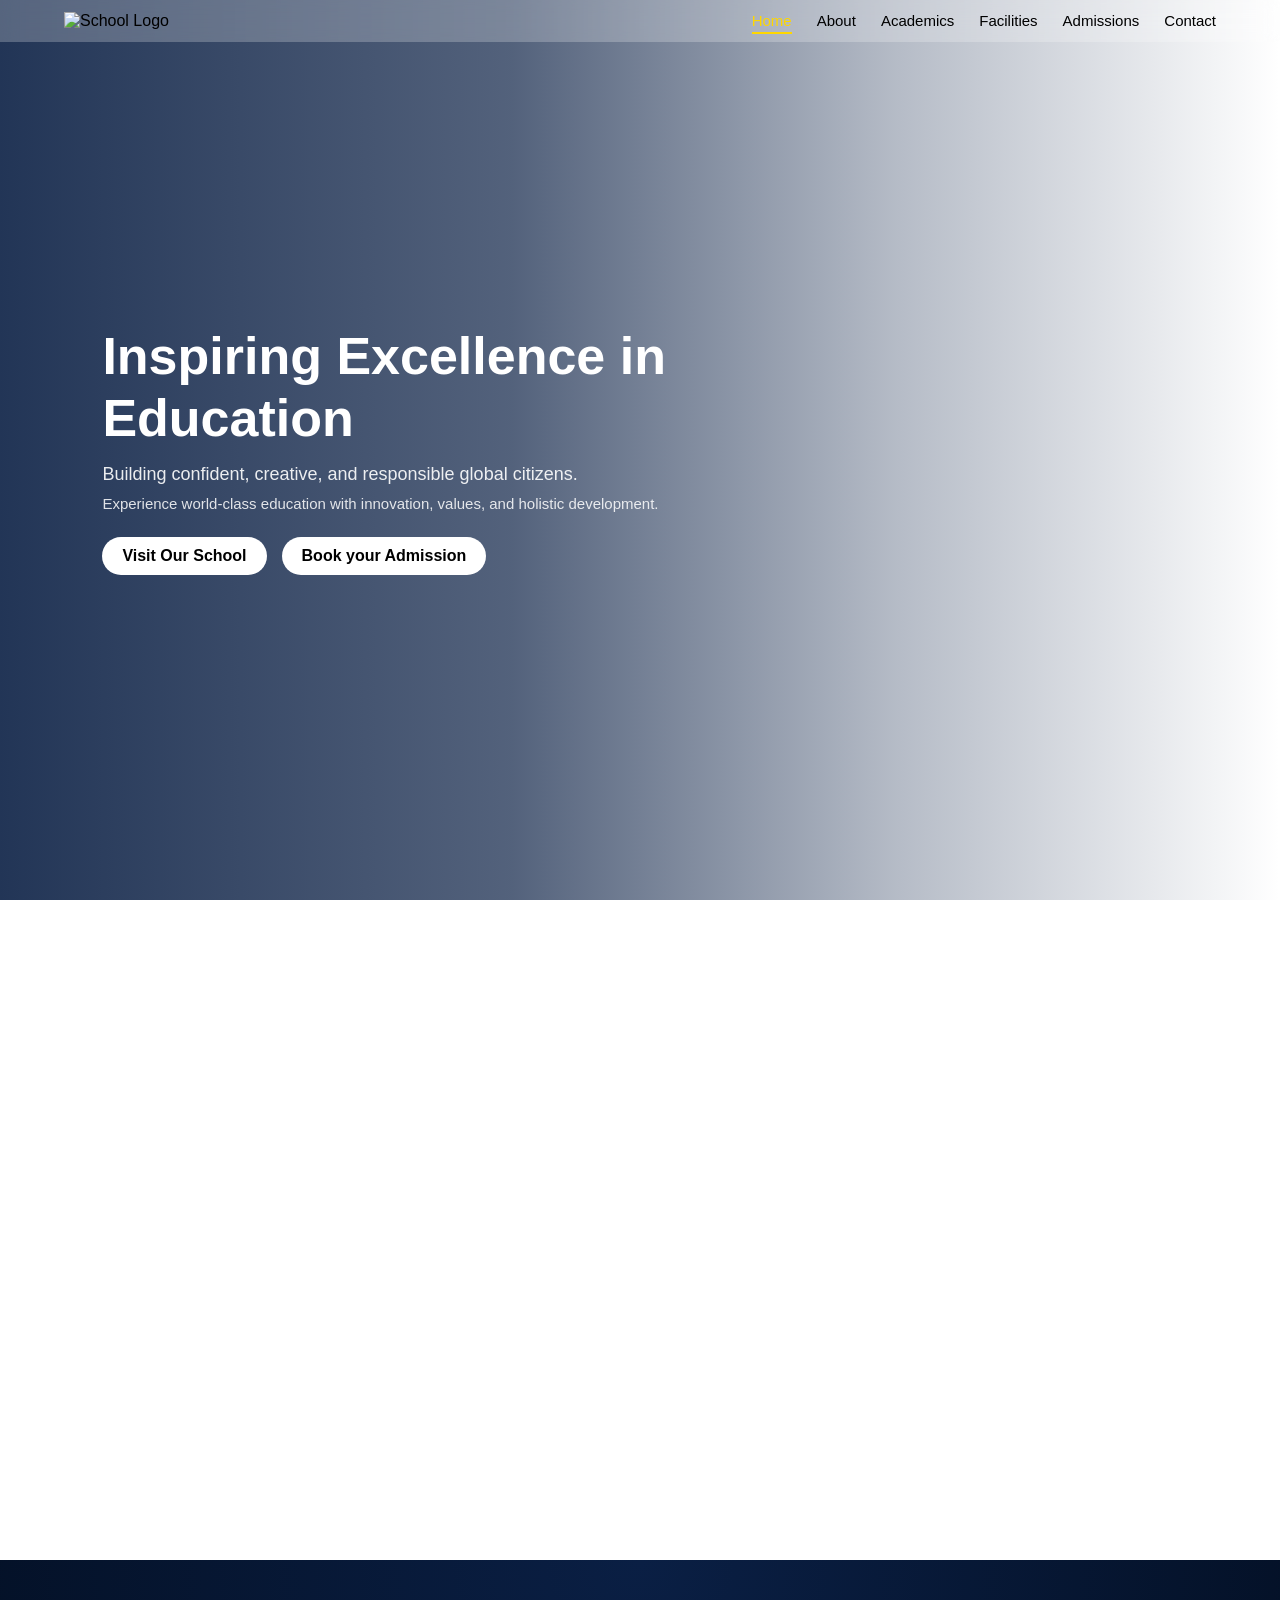
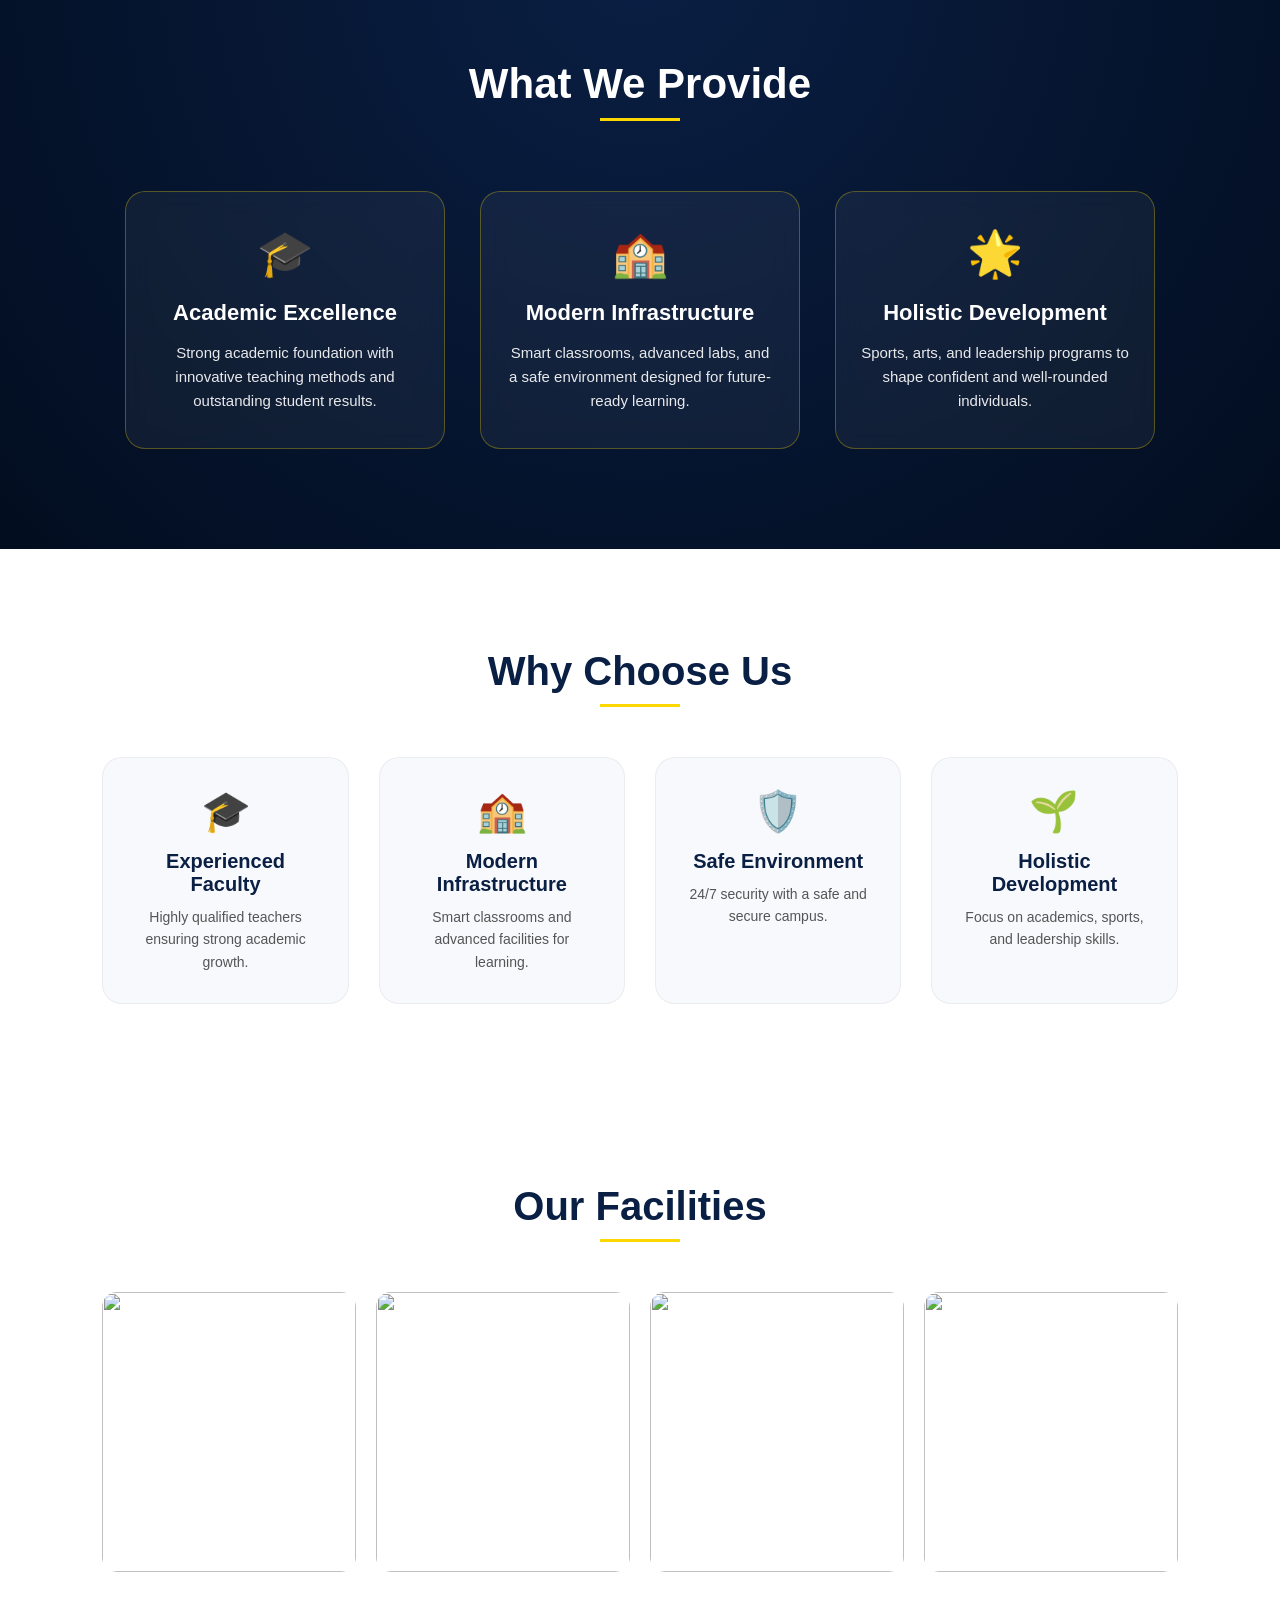
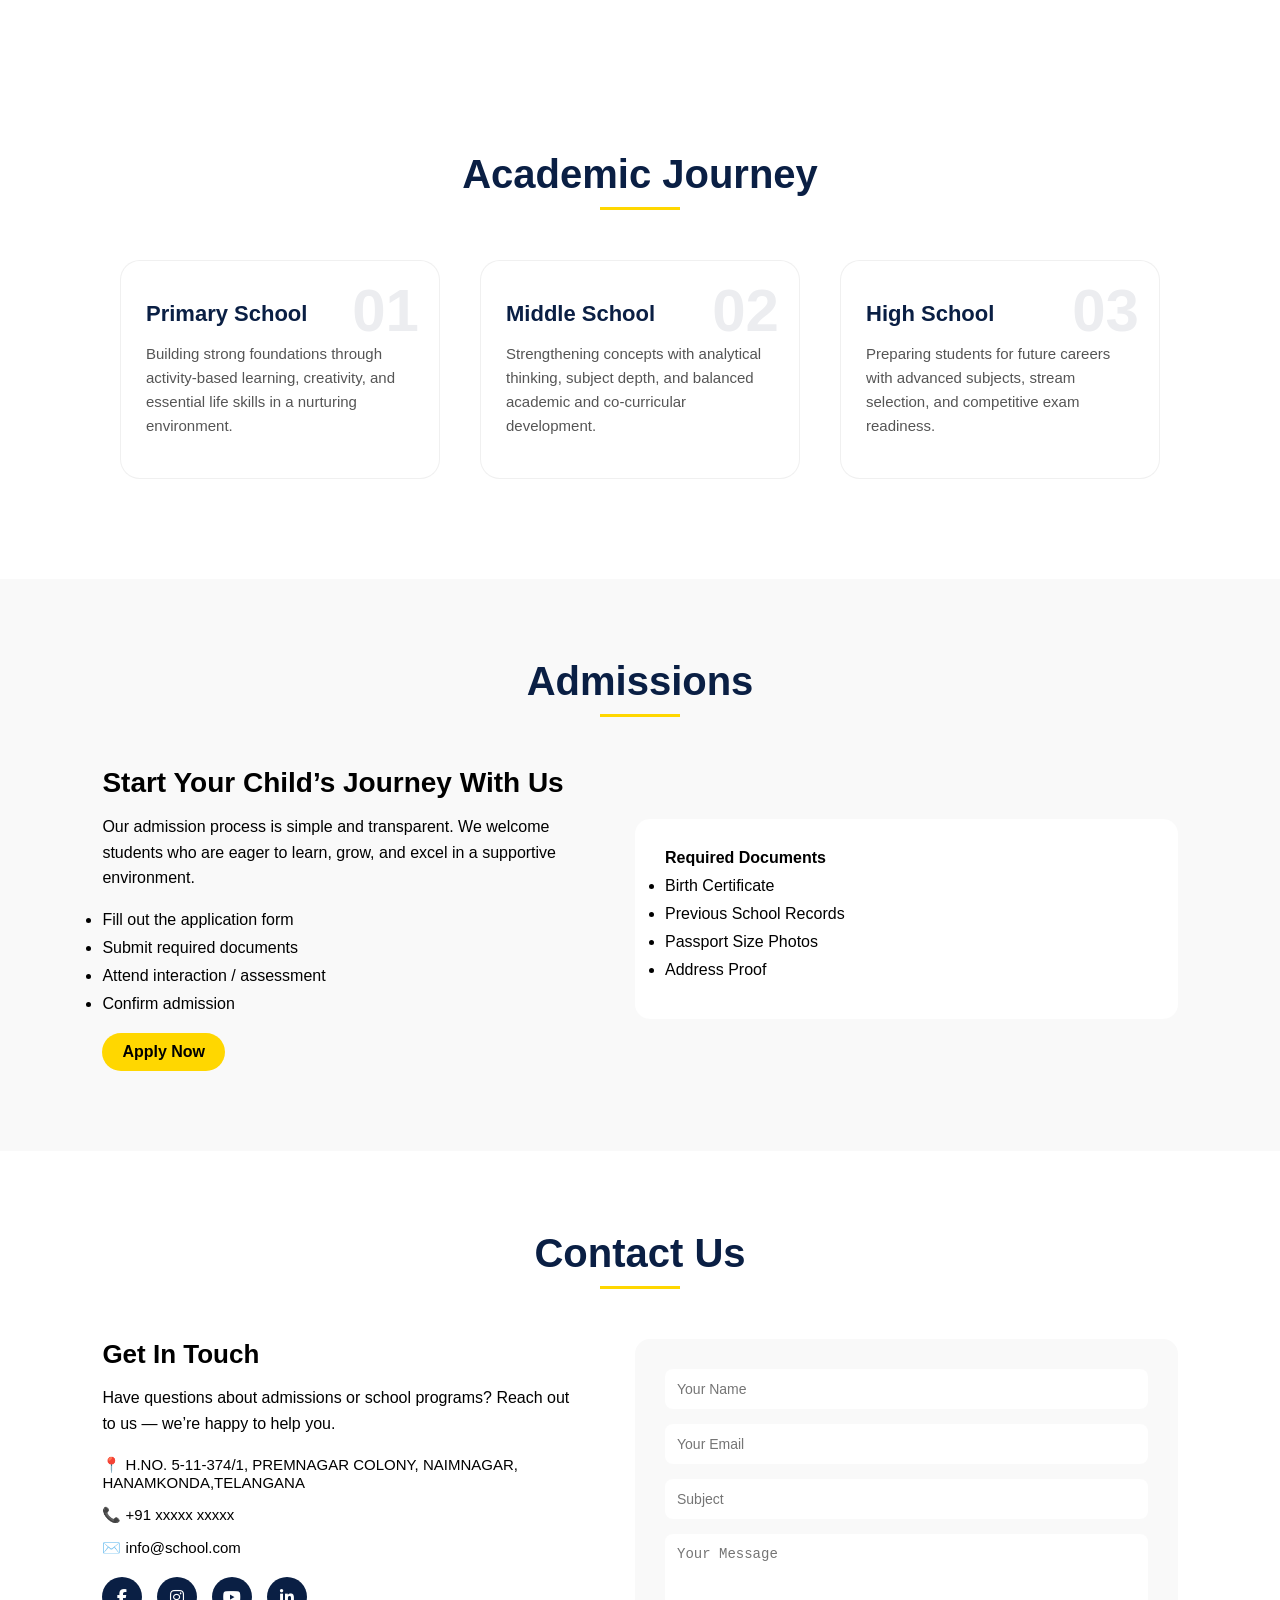
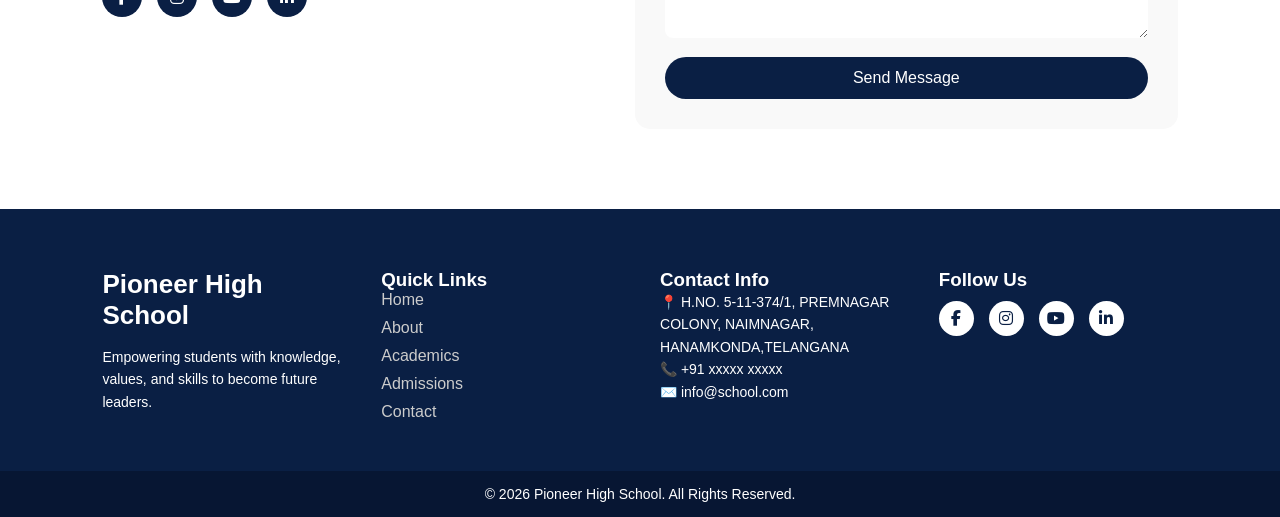
==== commit 662e3294: "Fix HTML encoding issues in index.html" ====
--- a/index.html
+++ b/index.html
@@ -83,9 +83,7 @@
       </p>
 
       <p class="about-desc">
-        Our institution is dedicated to academic excellence and holistic development.
-        With modern teaching methods, experienced faculty, and a supportive environment,
-        we ensure every student grows into a confident and capable individual.
+        At Pioneer High School, we believe every child deserve a future full of possibilities. With high experienced teachers, modern labs and nurturing environment, prepare students for life - not just exams. Enroll today and let's shape tomorrow together.
       </p>
 
       <div class="about-points">
@@ -105,8 +103,8 @@
   <h2 class="section-title">What We Provide</h2>
 
   <div class="provide-container">
-
-    <div class="provide-card premium-card">
+    
+    <div class="provide-card premium-card" onclick="location.href='academic.html'">
       <div class="icon">🎓</div>
       <h3>Academic Excellence</h3>
       <p>
@@ -115,7 +113,7 @@
       </p>
     </div>
 
-    <div class="provide-card premium-card">
+    <div class="provide-card premium-card" onclick="location.href='infrastructure.html'">
       <div class="icon">🏫</div>
       <h3>Modern Infrastructure</h3>
       <p>
@@ -123,8 +121,8 @@
         designed for future-ready learning.
       </p>
     </div>
-
-    <div class="provide-card premium-card">
+    
+    <div class="provide-card premium-card" onclick="location.href='holistic.html'">
       <div class="icon">🌟</div>
       <h3>Holistic Development</h3>
       <p>
@@ -132,6 +130,7 @@
         and well-rounded individuals.
       </p>
     </div>
+    </a>
 
   </div>
 
@@ -142,30 +141,33 @@
   <h2 class="section-title">Why Choose Us</h2>
 
   <div class="why-container">
-
-    <div class="why-card ultra-card">
+    
+    <div class="why-card ultra-card" onclick="location.href='academic.html'">
       <div class="icon">🎓</div>
       <h3>Experienced Faculty</h3>
       <p>Highly qualified teachers ensuring strong academic growth.</p>
     </div>
 
-    <div class="why-card ultra-card">
+    <div class="why-card ultra-card" onclick="location.href='infrastructure.html'">
       <div class="icon">🏫</div>
       <h3>Modern Infrastructure</h3>
       <p>Smart classrooms and advanced facilities for learning.</p>
     </div>
-
-    <div class="why-card ultra-card">
+    
+
+    <div class="why-card ultra-card" onclick="location.href='safe.html'">
       <div class="icon">🛡️</div>
       <h3>Safe Environment</h3>
       <p>24/7 security with a safe and secure campus.</p>
     </div>
-
-    <div class="why-card ultra-card">
+    </a>
+
+    <div class="why-card ultra-card" onclick="location.href='holistic.html'">
       <div class="icon">🌱</div>
       <h3>Holistic Development</h3>
       <p>Focus on academics, sports, and leadership skills.</p>
     </div>
+    </a>
 
   </div>
 
@@ -221,9 +223,8 @@
   <h2 class="section-title">Academic Journey</h2>
 
   <div class="academics-container">
-
     <!-- PRIMARY -->
-    <div class="academic-card">
+    <div class="academic-card" onclick="location.href='primary.html'">
       <div class="card-number">01</div>
       <h3>Primary School</h3>
       <p>
@@ -231,9 +232,10 @@
         creativity, and essential life skills in a nurturing environment.
       </p>
     </div>
+    
 
     <!-- MIDDLE -->
-    <div class="academic-card">
+    <div class="academic-card" onclick="location.href='middle.html'">
       <div class="card-number">02</div>
       <h3>Middle School</h3>
       <p>
@@ -243,9 +245,9 @@
     </div>
 
     <!-- SENIOR -->
-    <div class="academic-card">
+    <div class="academic-card" onclick="location.href='high.html'">
       <div class="card-number">03</div>
-      <h3>Senior Secondary</h3>
+      <h3>High School</h3>
       <p>
         Preparing students for future careers with advanced subjects,
         stream selection, and competitive exam readiness.
--- a/style.css
+++ b/style.css
@@ -209,36 +209,31 @@
   gap: 15px;
 }
 
-/* BUTTON STYLE */
+/* BUTTON BASE */
 .btn {
   padding: 12px 24px;
   border-radius: 30px;
   text-decoration: none;
   font-weight: 600;
-}
-
-/* PRIMARY */
-.primary {
+  background: white;
+  color: black;
+  border: none;
+  cursor: pointer;
+  transition: all 0.3s ease;
+  -webkit-tap-highlight-color: transparent;
+}
+
+/* ACTIVE STATE (border style) */
+.btn.active {
+  background: transparent;
+  color: white;
+  border: 2px solid white;
+  box-shadow: none;
+}
+
+/* HOVER ONLY WHEN NOT ACTIVE */
+.btn:hover:not(.active) {
   background: gold;
-  color: black;
-  box-shadow: 0 0 20px rgba(255,215,0,0.6);
-}
-
-/* SECONDARY */
-.secondary {
-  border: 2px solid white;
-  color: white;
-  background: gold;
-
-}
-
-/* HOVER */
-.primary:hover {
-  background: white;
-}
-
-.secondary:hover {
-  background: white;
   color: black;
 }
 @media (max-width: 768px) {
@@ -309,6 +304,19 @@
   height: 100%;
   background: url('https://res.cloudinary.com/dkhmpija5/image/upload/v1774347520/about_us_qetfpe.jpg') center/cover no-repeat;
   transition: 0.5s ease;
+}
+/* SLIDESHOW SMOOTH FADE + ZOOM */
+.about-bg {
+  animation: zoomEffect 12s ease-in-out infinite alternate;
+}
+
+@keyframes zoomEffect {
+  0% {
+    transform: scale(1);
+  }
+  100% {
+    transform: scale(1.1);
+  }
 }
 
 /* CONTENT */
@@ -350,14 +358,14 @@
   display: flex;
   flex-wrap: wrap;
   justify-content: center;
-  gap: 10px;
+  gap: 12px;
 }
 
 .about-points span {
   background: rgba(255,255,255,0.2);
   padding: 6px 12px;
   border-radius: 15px;
-  font-size: 13px;
+  font-size: 15px;
 }
 
 /* DEFAULT HIDDEN */
@@ -429,14 +437,14 @@
   text-align: center;
   color: white;
 }
-
-/* TITLE */
-.section-title {
+/* FIX PROVIDE TITLE VISIBILITY */
+.provide .section-title {
+  color: white !important;
   font-size: 42px;
   margin-bottom: 70px;
   position: relative;
-  color: whitesmoke;
-}
+}
+
 
 .section-title::after {
   content: "";
@@ -611,17 +619,45 @@
   grid-template-columns: repeat(4, 1fr);
   gap: 30px;
 }
-/* CARD */
+/* CLEAN PROFESSIONAL CARD */
 .why-card {
-  background: white;
+  background: #f8f9fc; /* soft light (not pure white) */
   padding: 30px;
   border-radius: 20px;
+
   transition: 0.4s ease;
   position: relative;
   overflow: hidden;
   text-align: center;
 
   border: 1px solid rgba(0,0,0,0.05);
+}
+
+/* TEXT CLEAR VISIBILITY */
+.why-card h3 {
+  font-size: 20px;
+  margin-bottom: 10px;
+  color: #0a1f44;
+  font-weight: 600;
+}
+
+.why-card p {
+  font-size: 14px;
+  line-height: 1.6;
+  color: #444; /* darker for better readability */
+}
+
+/* HOVER (SOFT + PREMIUM) */
+.why-card:hover {
+  transform: translateY(-10px);
+  background: #0a1f44;
+  box-shadow: 0 15px 40px rgba(0,0,0,0.15);
+}
+
+/* TEXT ON HOVER */
+.why-card:hover h3,
+.why-card:hover p {
+  color: #ffffff;
 }
 
 /* ICON */
@@ -646,12 +682,6 @@
   color: #555;   /* 🔥 FIXED VISIBILITY */
 }
 
-/* HOVER EFFECT */
-.why-card:hover {
-  transform: translateY(-10px);
-  background: #0a1f44;
-}
-
 /* TEXT ON HOVER */
 .why-card:hover h3,
 .why-card:hover p {
@@ -669,24 +699,11 @@
   position: absolute;
   inset: 0;
   border-radius: 18px;
-  background: linear-gradient(120deg, transparent, gold, transparent);
+  background: linear-gradient(120deg, transparent, rgb(255, 255, 255), transparent);
   opacity: 0;
   transition: 0.4s;
 }
 
-/* MOUSE LIGHT */
-.ultra-card::after {
-  content: "";
-  position: absolute;
-  width: 200px;
-  height: 200px;
-  background: radial-gradient(circle, rgba(255,215,0,0.25), transparent 70%);
-  top: var(--y, 50%);
-  left: var(--x, 50%);
-  transform: translate(-50%, -50%);
-  opacity: 0;
-  transition: 0.3s;
-}
 
 /* HOVER */
 .ultra-card:hover {
@@ -1180,6 +1197,10 @@
   background: #0a1f44;
   color: white;
 }
+.admission-card h4{
+ padding-bottom: 10px;
+}
+ 
 
 /* LIST */
 .admission-card ul li {
@@ -1443,3 +1464,4 @@
   }
 
 }
+
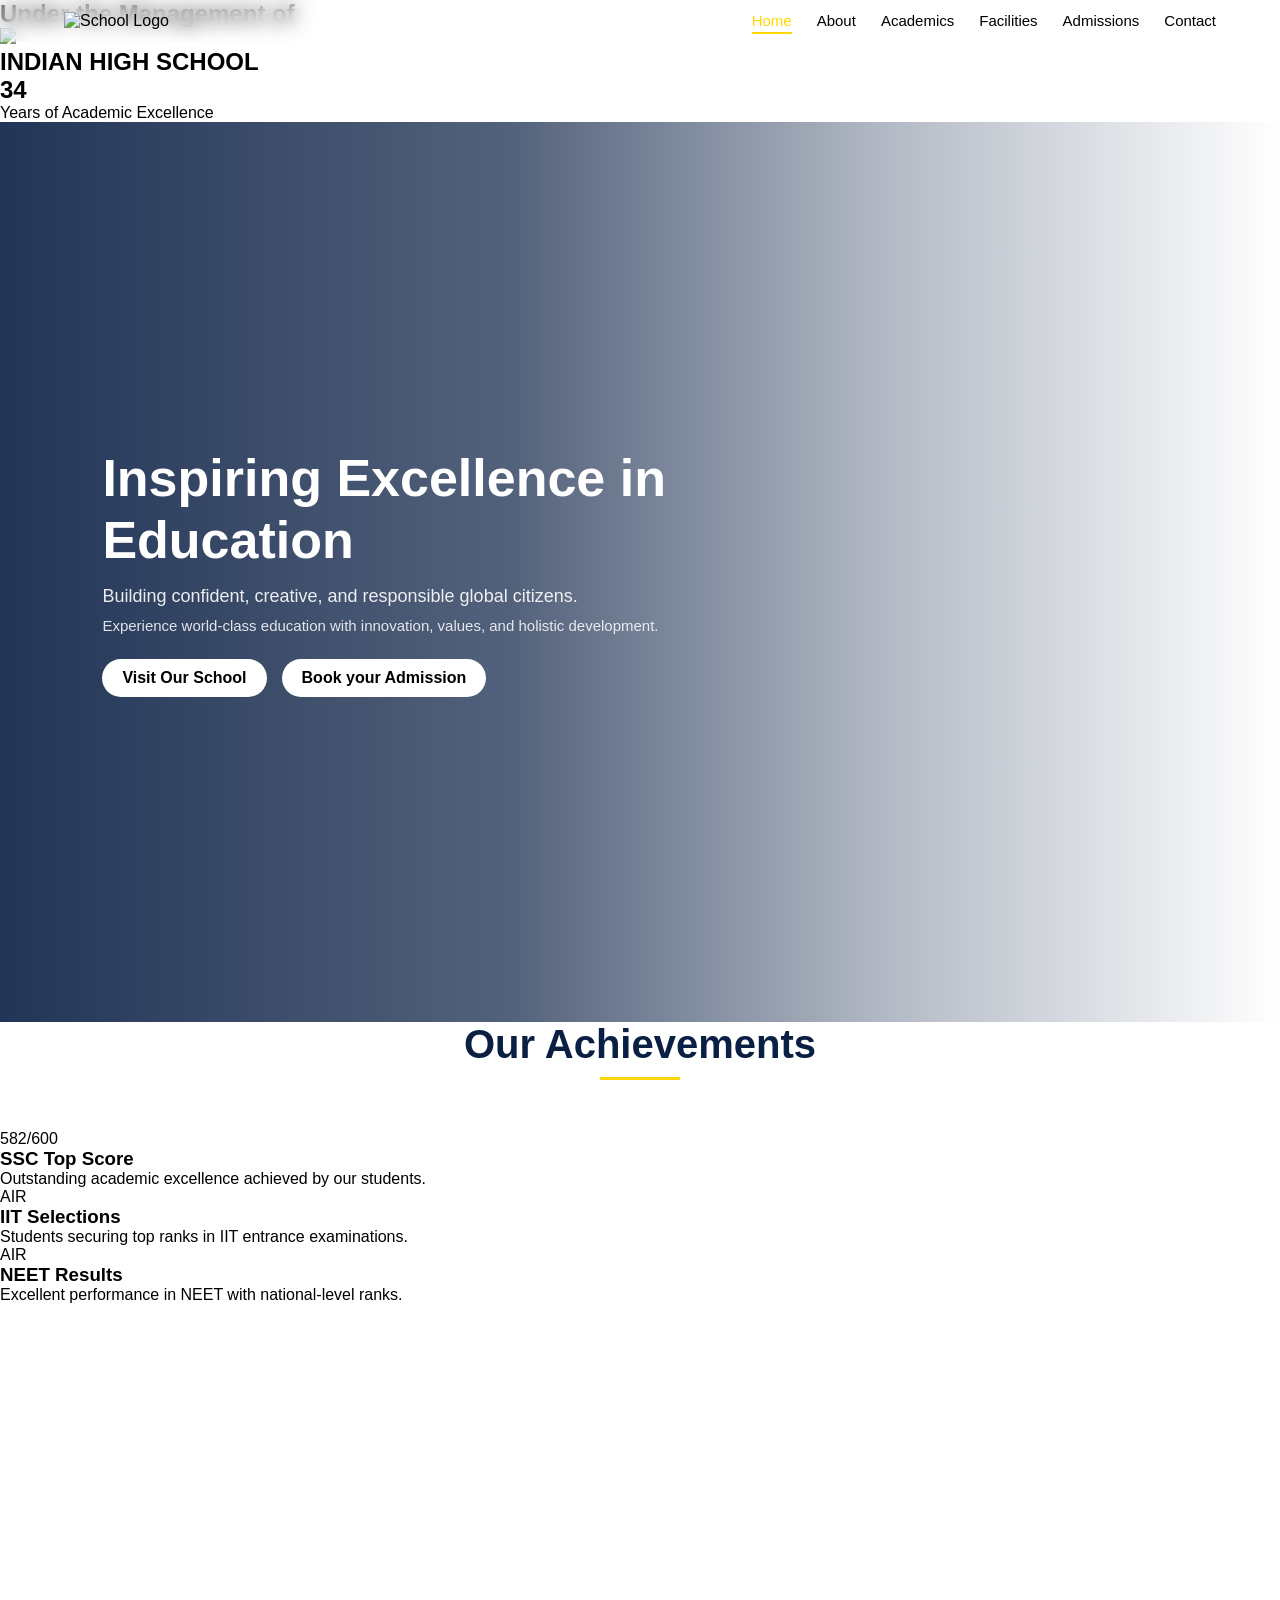
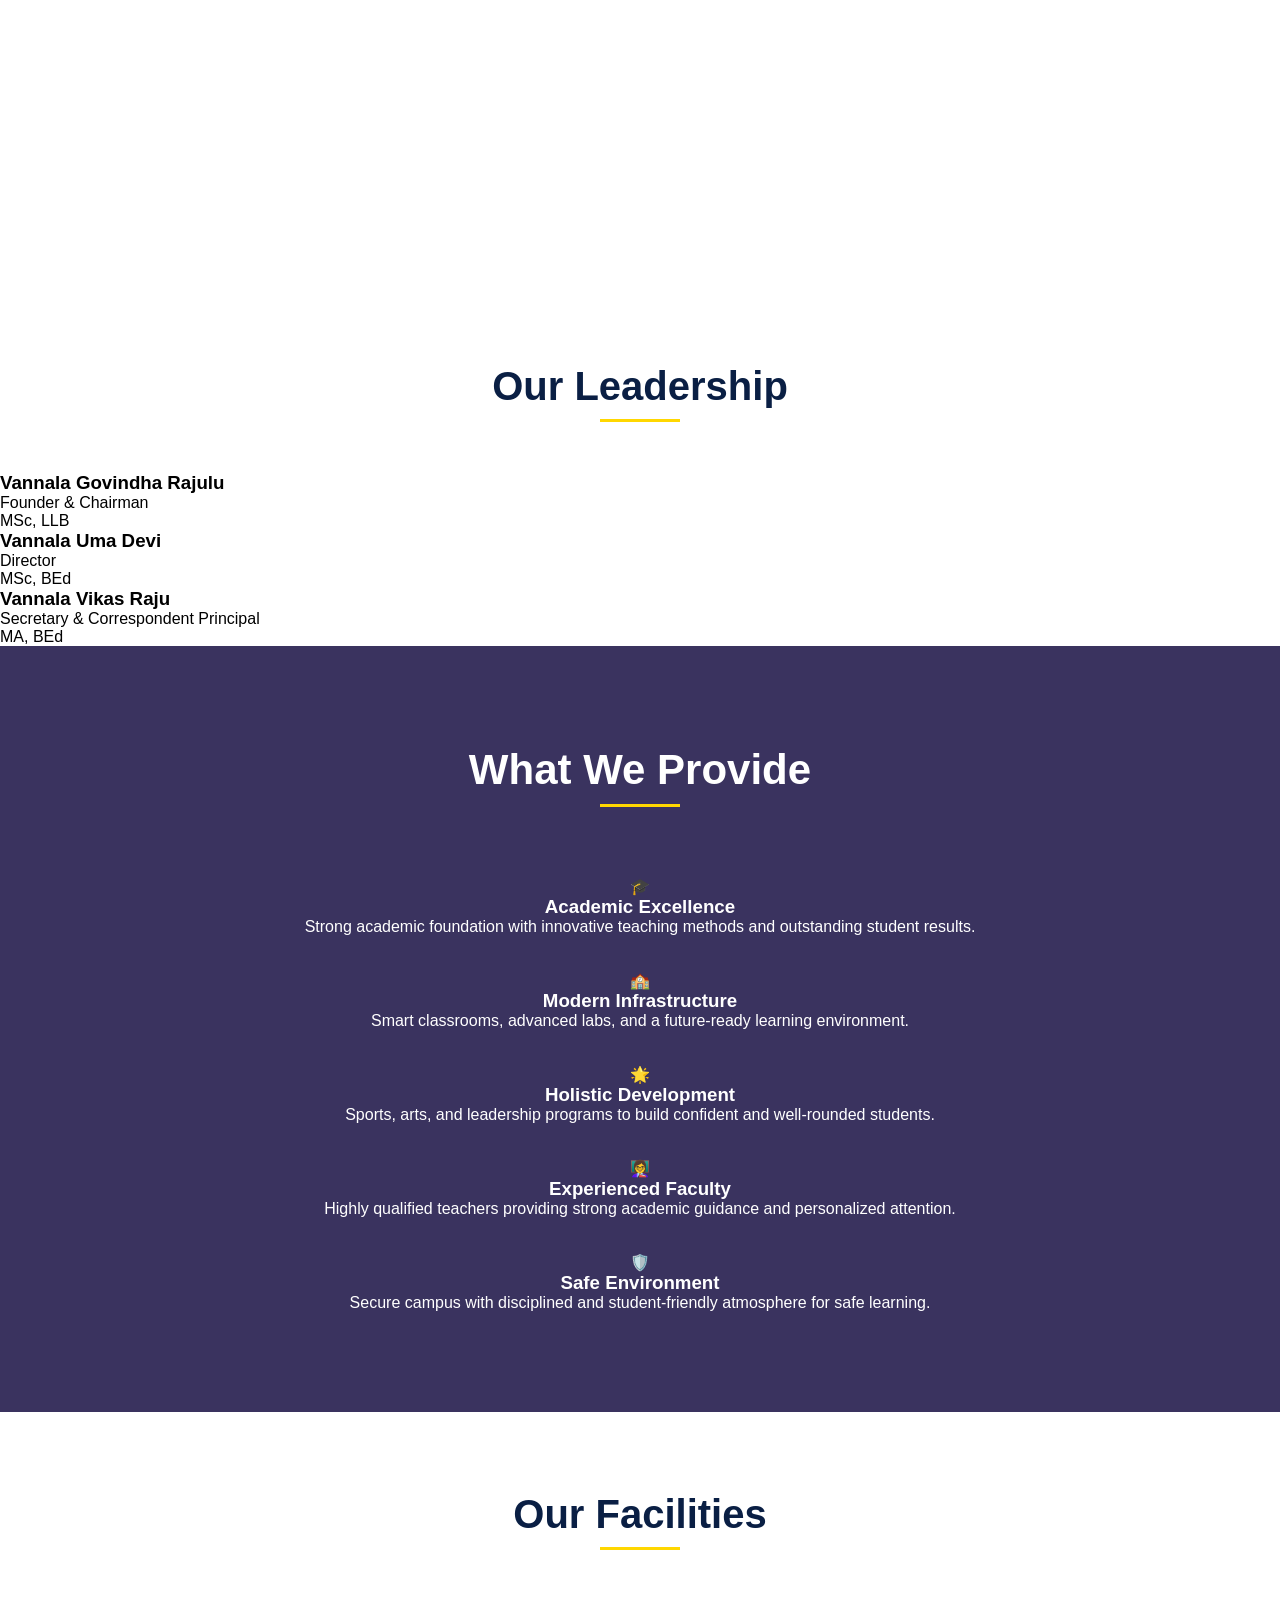
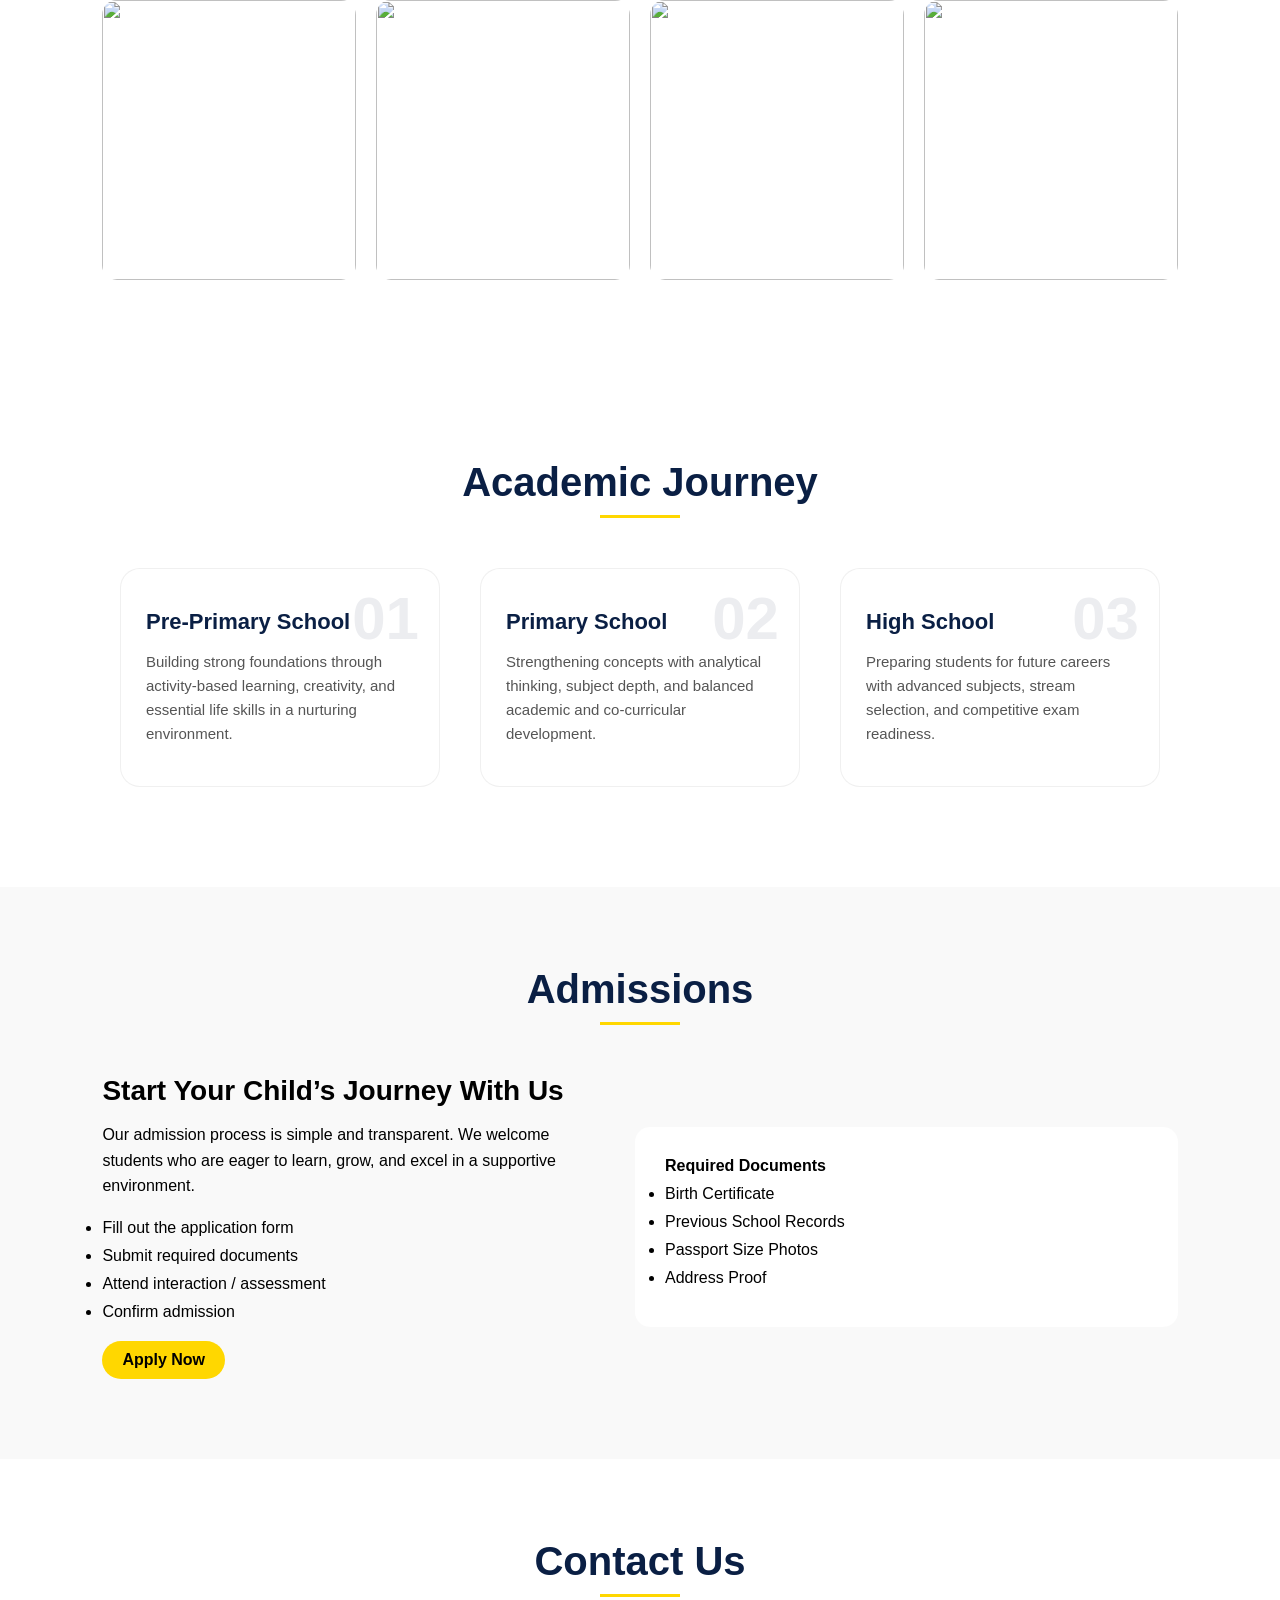
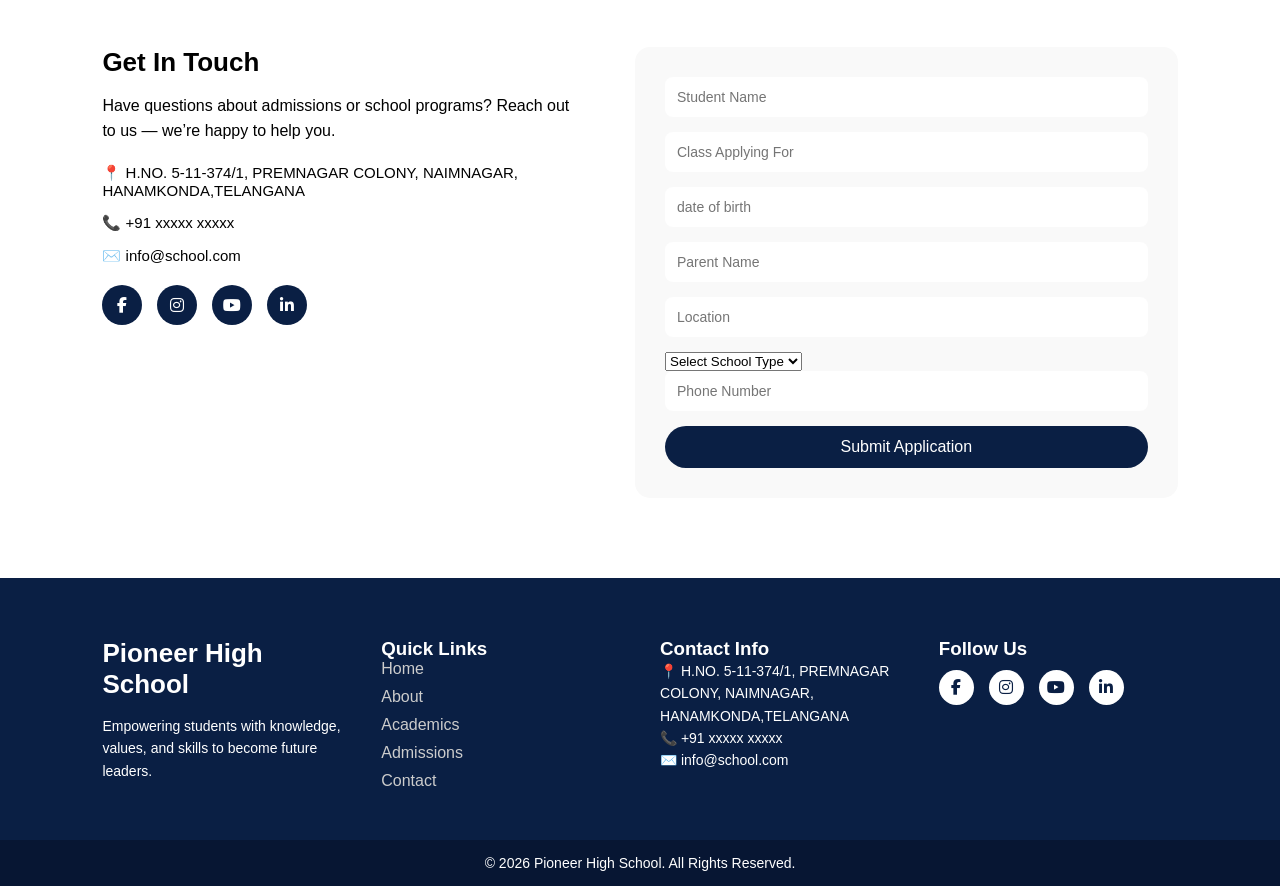
==== commit fbe96a13: "Update print statement from 'Hello' to 'Goodbye'" ====
--- a/index.html
+++ b/index.html
@@ -31,9 +31,32 @@
 
   </div>
 </nav>
+<section class="trust-section">
+
+  <div class="trust-container">
+
+    <!-- LEFT -->
+    <div class="trust-left">
+      <h2>Under the Management of</h2>
+
+      <div class="trust-brand">
+        <img src="https://res.cloudinary.com/dkhmpija5/image/upload/v1774941084/indian_logo_twb8ce.png">
+        <h1>INDIAN HIGH SCHOOL</h1>
+      </div>
+    </div>
+
+    <!-- RIGHT -->
+    <div class="trust-right">
+      <h1>34</h1>
+      <p>Years of Academic Excellence</p>
+    </div>
+
+  </div>
+
+</section>
 
 <section class="hero" id="home">
-
+  
   <div class="hero-overlay"></div>
 
   <div class="hero-content">
@@ -65,7 +88,37 @@
 </div>
   </div>
 
-</section>   
+</section> 
+<section class="achievements" id="achievements">
+
+  <h2 class="section-title">Our Achievements</h2>
+
+  <div class="achievements-container">
+
+    <!-- SSC -->
+    <div class="achievement-card">
+      <div class="achievement-number">582/600</div>
+      <h3>SSC Top Score</h3>
+      <p>Outstanding academic excellence achieved by our students.</p>
+    </div>
+
+    <!-- IIT -->
+    <div class="achievement-card">
+      <div class="achievement-number">AIR</div>
+      <h3>IIT Selections</h3>
+      <p>Students securing top ranks in IIT entrance examinations.</p>
+    </div>
+
+    <!-- NEET -->
+    <div class="achievement-card">
+      <div class="achievement-number">AIR</div>
+      <h3>NEET Results</h3>
+      <p>Excellent performance in NEET with national-level ranks.</p>
+    </div>
+
+  </div>
+
+</section> 
 
 <section class="about" id="about">
 
@@ -98,13 +151,46 @@
 
 </section>
 
+<section class="leadership">
+
+  <h2 class="section-title">Our Leadership</h2>
+
+  <div class="leadership-container">
+
+    <!-- 1 -->
+    <div class="leader-card">
+      <h3>Vannala Govindha Rajulu</h3>
+      <p class="role">Founder & Chairman</p>
+      <p class="edu">MSc, LLB</p>
+    </div>
+
+    <!-- 2 -->
+    <div class="leader-card">
+      <h3>Vannala Uma Devi</h3>
+      <p class="role">Director</p>
+      <p class="edu">MSc, BEd</p>
+    </div>
+
+    <!-- 3 -->
+    <div class="leader-card">
+      <h3>Vannala Vikas Raju</h3>
+      <p class="role">Secretary & Correspondent Principal</p>
+      <p class="edu">MA, BEd</p>
+    </div>
+
+  </div>
+
+</section>
+
+
 <section class="provide" id="provide">
 
   <h2 class="section-title">What We Provide</h2>
 
   <div class="provide-container">
     
-    <div class="provide-card premium-card" onclick="location.href='academic.html'">
+    <!-- 1 -->
+    <div class="provide-card"  onclick="location.href='academic.html'">
       <div class="icon">🎓</div>
       <h3>Academic Excellence</h3>
       <p>
@@ -113,61 +199,45 @@
       </p>
     </div>
 
-    <div class="provide-card premium-card" onclick="location.href='infrastructure.html'">
+    <!-- 2 -->
+    <div class="provide-card" onclick="location.href='infrastructure.html'">
       <div class="icon">🏫</div>
       <h3>Modern Infrastructure</h3>
       <p>
-        Smart classrooms, advanced labs, and a safe environment
-        designed for future-ready learning.
+        Smart classrooms, advanced labs, and a future-ready
+        learning environment.
       </p>
     </div>
     
-    <div class="provide-card premium-card" onclick="location.href='holistic.html'">
+    <!-- 3 -->
+    <div class="provide-card" onclick="location.href='holistic.html'">
       <div class="icon">🌟</div>
       <h3>Holistic Development</h3>
       <p>
-        Sports, arts, and leadership programs to shape confident
-        and well-rounded individuals.
-      </p>
-    </div>
-    </a>
-
-  </div>
-
-</section>
-
-<section class="why-us" id="why">
-
-  <h2 class="section-title">Why Choose Us</h2>
-
-  <div class="why-container">
-    
-    <div class="why-card ultra-card" onclick="location.href='academic.html'">
-      <div class="icon">🎓</div>
+        Sports, arts, and leadership programs to build confident
+        and well-rounded students.
+      </p>
+    </div>
+
+    <!-- 4 -->
+    <div class="provide-card" onclick="location.href=''">
+      <div class="icon">👩‍🏫</div>
       <h3>Experienced Faculty</h3>
-      <p>Highly qualified teachers ensuring strong academic growth.</p>
-    </div>
-
-    <div class="why-card ultra-card" onclick="location.href='infrastructure.html'">
-      <div class="icon">🏫</div>
-      <h3>Modern Infrastructure</h3>
-      <p>Smart classrooms and advanced facilities for learning.</p>
-    </div>
-    
-
-    <div class="why-card ultra-card" onclick="location.href='safe.html'">
+      <p>
+        Highly qualified teachers providing strong academic guidance
+        and personalized attention.
+      </p>
+    </div>
+
+    <!-- 5 -->
+    <div class="provide-card" onclick="location.href='safe.html'">
       <div class="icon">🛡️</div>
       <h3>Safe Environment</h3>
-      <p>24/7 security with a safe and secure campus.</p>
-    </div>
-    </a>
-
-    <div class="why-card ultra-card" onclick="location.href='holistic.html'">
-      <div class="icon">🌱</div>
-      <h3>Holistic Development</h3>
-      <p>Focus on academics, sports, and leadership skills.</p>
-    </div>
-    </a>
+      <p>
+        Secure campus with disciplined and student-friendly
+        atmosphere for safe learning.
+      </p>
+    </div>
 
   </div>
 
@@ -218,6 +288,7 @@
   </div>
 
 </section>
+
 <section class="academics" id="academics">
 
   <h2 class="section-title">Academic Journey</h2>
@@ -226,7 +297,7 @@
     <!-- PRIMARY -->
     <div class="academic-card" onclick="location.href='primary.html'">
       <div class="card-number">01</div>
-      <h3>Primary School</h3>
+      <h3>Pre-Primary School</h3>
       <p>
         Building strong foundations through activity-based learning,
         creativity, and essential life skills in a nurturing environment.
@@ -237,7 +308,7 @@
     <!-- MIDDLE -->
     <div class="academic-card" onclick="location.href='middle.html'">
       <div class="card-number">02</div>
-      <h3>Middle School</h3>
+      <h3>Primary School</h3>
       <p>
         Strengthening concepts with analytical thinking, subject depth,
         and balanced academic and co-curricular development.
@@ -257,6 +328,7 @@
   </div>
 
 </section>
+
 <section class="admissions" id="admissions" >
 
   <h2 class="section-title">Admissions</h2>
@@ -337,22 +409,40 @@
     <!-- RIGHT FORM -->
     <div class="contact-form">
 
-      <form action="https://formsubmit.co/pittaharivyshu@gmail.com" method="POST" id="contactForm">
-
-  <input type="text" name="Name" placeholder="Your Name" required>
-
-  <input type="email" name="Email" placeholder="Your Email" required>
-
-  <input type="text" name="Subject" placeholder="Subject">
-
-  <textarea name="Message" placeholder="Your Message" rows="5" required></textarea>
+      <form action="https://formsubmit.co/pioneerhighschool01@gmail.com" method="POST" id="contactForm">
+
+  <input type="text" name="Name" placeholder="Student Name" required>
+
+  <input type="text" name="Class" placeholder="Class Applying For" required>
+
+  <input type="text" name="Date of Birth" placeholder="date of birth" required>
+
+  <input type="text" name="Parent Name" placeholder="Parent Name" required>
+
+  <input type="text" name="Location" placeholder="Location" required>
+
+  <!-- Previous School Selection -->
+  <select name="School Type" id="schoolType" required>
+    <option value="">Select School Type</option>
+    <option value="New to School">New to School</option>
+    <option value="Previous School">Previous School</option>
+  </select>
+
+  <!-- CONDITIONAL FIELD -->
+  <input type="text" 
+         name="Previous School Name" 
+         id="previousSchoolInput" 
+         placeholder="Enter Previous School Name"
+         style="display:none;">
+
+  <input type="tel" name="Phone Number" placeholder="Phone Number" required>
 
   <!-- SETTINGS -->
-  <input type="hidden" name="_subject" value="New Inquiry - Pioneer High School">
+  <input type="hidden" name="_subject" value="New Admission Inquiry">
   <input type="hidden" name="_template" value="table">
   <input type="hidden" name="_captcha" value="false">
 
-  <button type="submit">Send Message</button>
+  <button type="submit">Submit Application</button>
 
 </form>
 
@@ -382,11 +472,11 @@
     <div class="footer-col">
       <h3>Quick Links</h3>
       <ul>
-        <li><a href="#">Home</a></li>
-        <li><a href="#">About</a></li>
-        <li><a href="#">Academics</a></li>
-        <li><a href="#">Admissions</a></li>
-        <li><a href="#">Contact</a></li>
+        <li><a href="#home">Home</a></li>
+        <li><a href="#about">About</a></li>
+        <li><a href="#academics">Academics</a></li>
+        <li><a href="#admissions">Admissions</a></li>
+        <li><a href="#contact">Contact</a></li>
       </ul>
     </div>
 
--- a/style.css
+++ b/style.css
@@ -433,7 +433,7 @@
 /* SECTION */
 .provide {
   padding: 100px 8%;
-  background: radial-gradient(circle at top, #0a1f44, #020d1f);
+  background: radial-gradient(circle at top, #3A335F, #3A335F);
   text-align: center;
   color: white;
 }
@@ -813,85 +813,10 @@
   width: 100%;
   height: 100%;
   object-fit: cover;
-  transition: 0.5s;
+  transition: 0.5s ease;
 }
 
 /* OVERLAY */
-.overlay {
-  position: absolute;
-  bottom: 0;
-  left: 0;
-  width: 100%;
-  height: 100%;
-
-  background: linear-gradient(to top, rgba(0,0,0,0.8), transparent);
-  color: white;
-
-  display: flex;
-  flex-direction: column;
-  justify-content: flex-end;
-  padding: 20px;
-
-  opacity: 0;
-  transition: 0.5s;
-}
-
-/* TEXT */
-.overlay h3 {
-  font-size: 20px;
-  margin-bottom: 5px;
-}
-
-.overlay p {
-  font-size: 14px;
-}
-
-/* HOVER EFFECT */
-.facility-card:hover img {
-  transform: scale(1.1);
-}
-
-.facility-card:hover .overlay {
-  opacity: 1;
-}
-/* SECTION */
-.facilities {
-  padding: 80px 8%;
-  background: #ffffff;
-  text-align: center;
-}
-
-/* TITLE */
-.section-title {
-  font-size: 40px;
-  margin-bottom: 50px;
-}
-
-/* GRID */
-.facilities-container {
-  display: grid;
-  grid-template-columns: repeat(4, 1fr);
-  gap: 20px;
-}
-
-/* CARD */
-.facility-card {
-  position: relative;
-  height: 280px;
-  overflow: hidden;
-  border-radius: 15px;
-  cursor: pointer;
-}
-
-/* IMAGE */
-.facility-card img {
-  width: 100%;
-  height: 100%;
-  object-fit: cover;
-  transition: 0.5s ease;
-}
-
-/* OVERLAY (CENTERED TEXT FIXED) */
 .overlay {
   position: absolute;
   top: 0;
@@ -904,13 +829,14 @@
 
   display: flex;
   flex-direction: column;
-  justify-content: center;   /* vertical center */
-  align-items: center;       /* horizontal center */
+  justify-content: center;
+  align-items: center;
   text-align: center;
 
   padding: 20px;
 
   opacity: 0;
+  transform: translateY(20px);
   transition: 0.5s ease;
 }
 
@@ -926,16 +852,27 @@
   line-height: 1.5;
 }
 
-/* HOVER EFFECT */
+/* HOVER (Desktop) */
 .facility-card:hover img {
   transform: scale(1.1);
 }
 
 .facility-card:hover .overlay {
   opacity: 1;
-}
-
-/* MOBILE RESPONSIVE */
+  transform: translateY(0);
+}
+
+/* CLICK / TAP (Mobile + All Devices) */
+.facility-card.active .overlay {
+  opacity: 1;
+  transform: translateY(0);
+}
+
+.facility-card.active img {
+  transform: scale(1.1);
+}
+
+/* RESPONSIVE */
 @media (max-width: 1024px) {
   .facilities-container {
     grid-template-columns: repeat(2, 1fr);
@@ -956,11 +893,6 @@
     height: 220px;
   }
 
-  /* Always show overlay on mobile */
-  .overlay {
-    opacity: 1;
-    background: rgba(0,0,0,0.6);
-  }
 }
 /* SECTION */
 .academics {
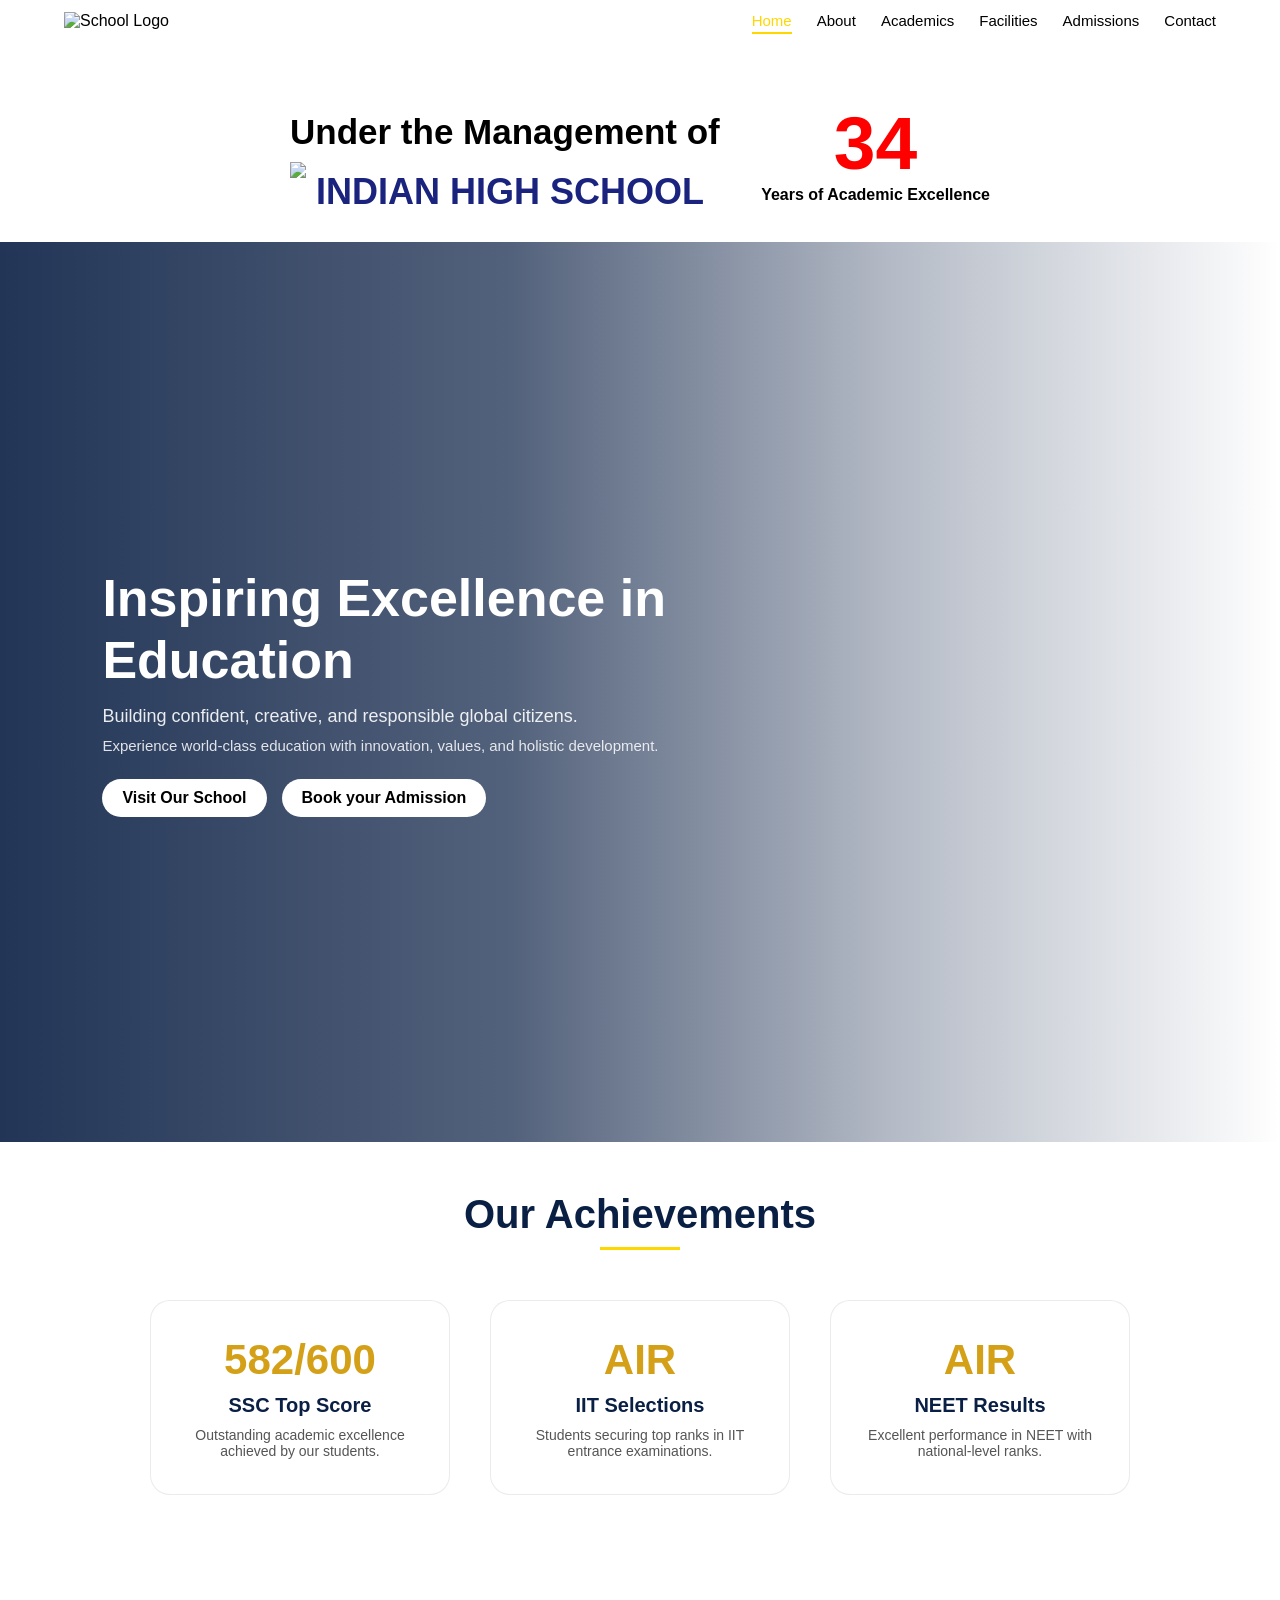
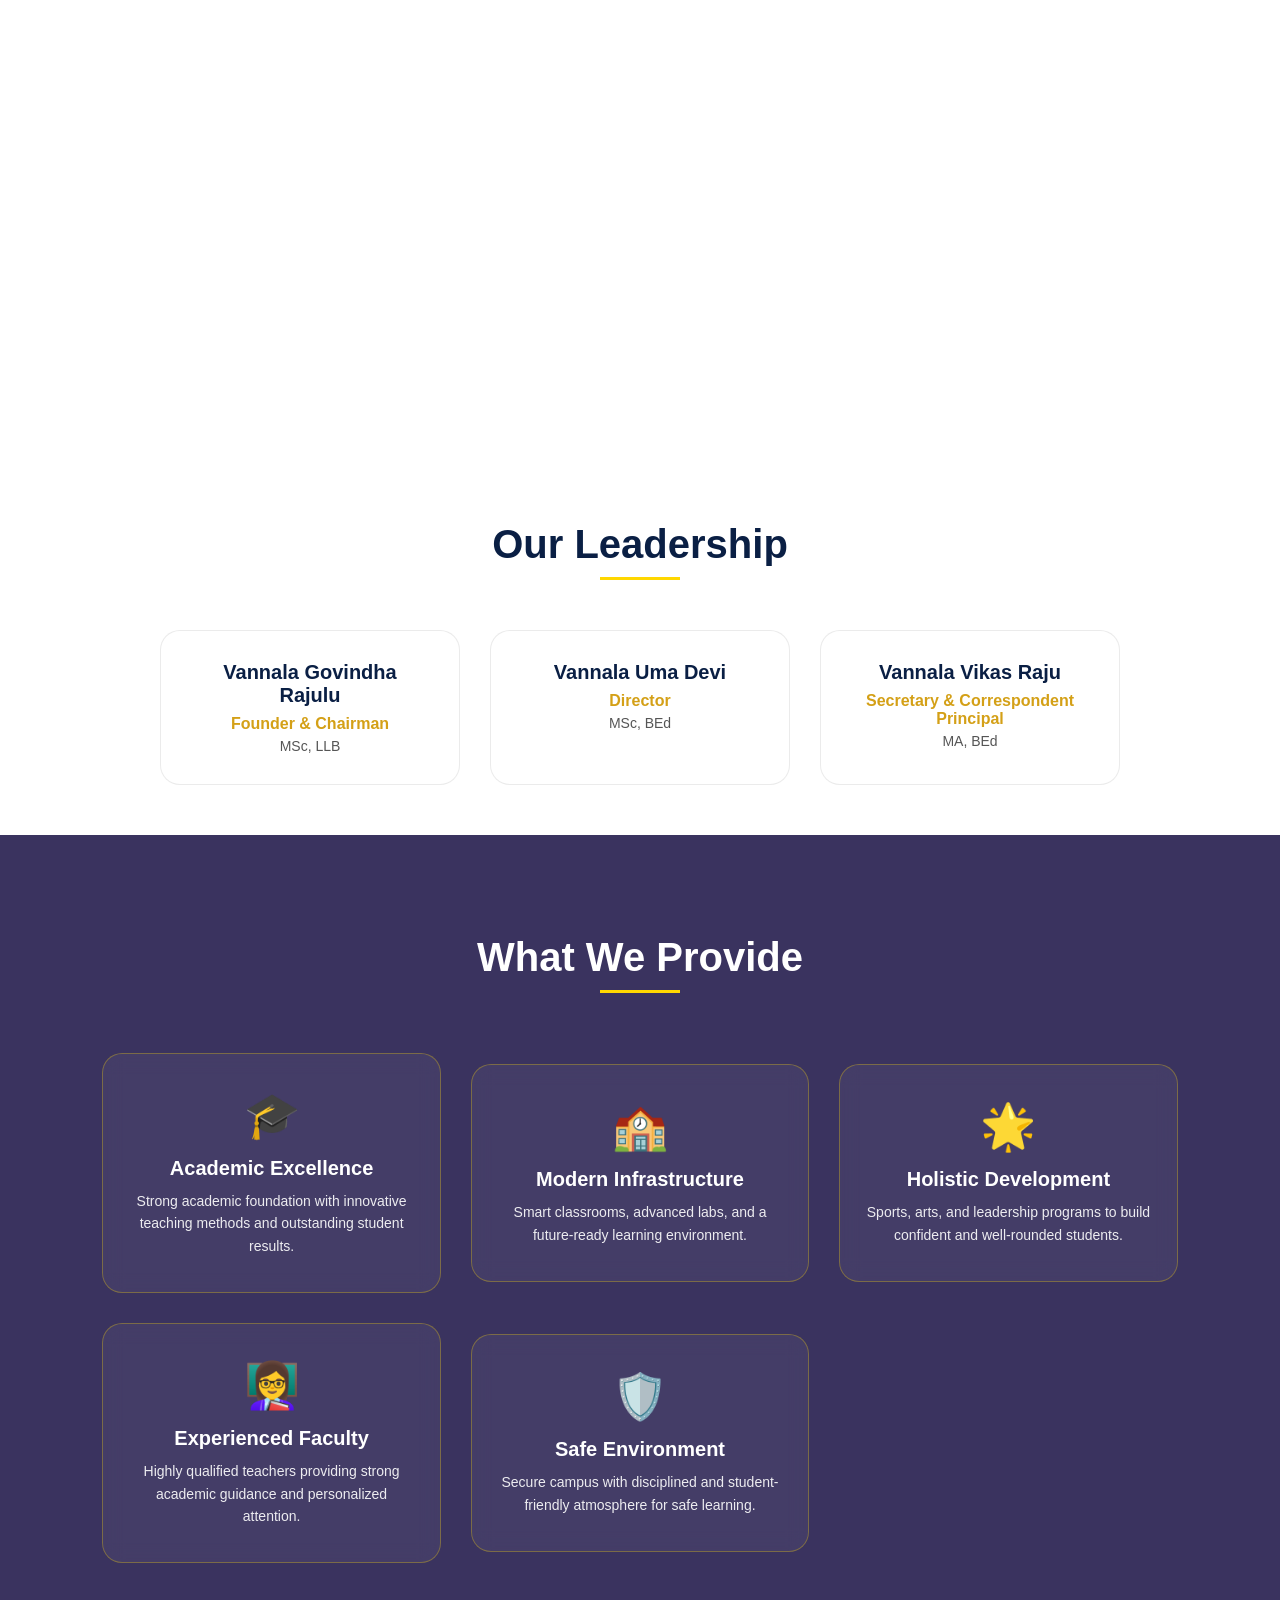
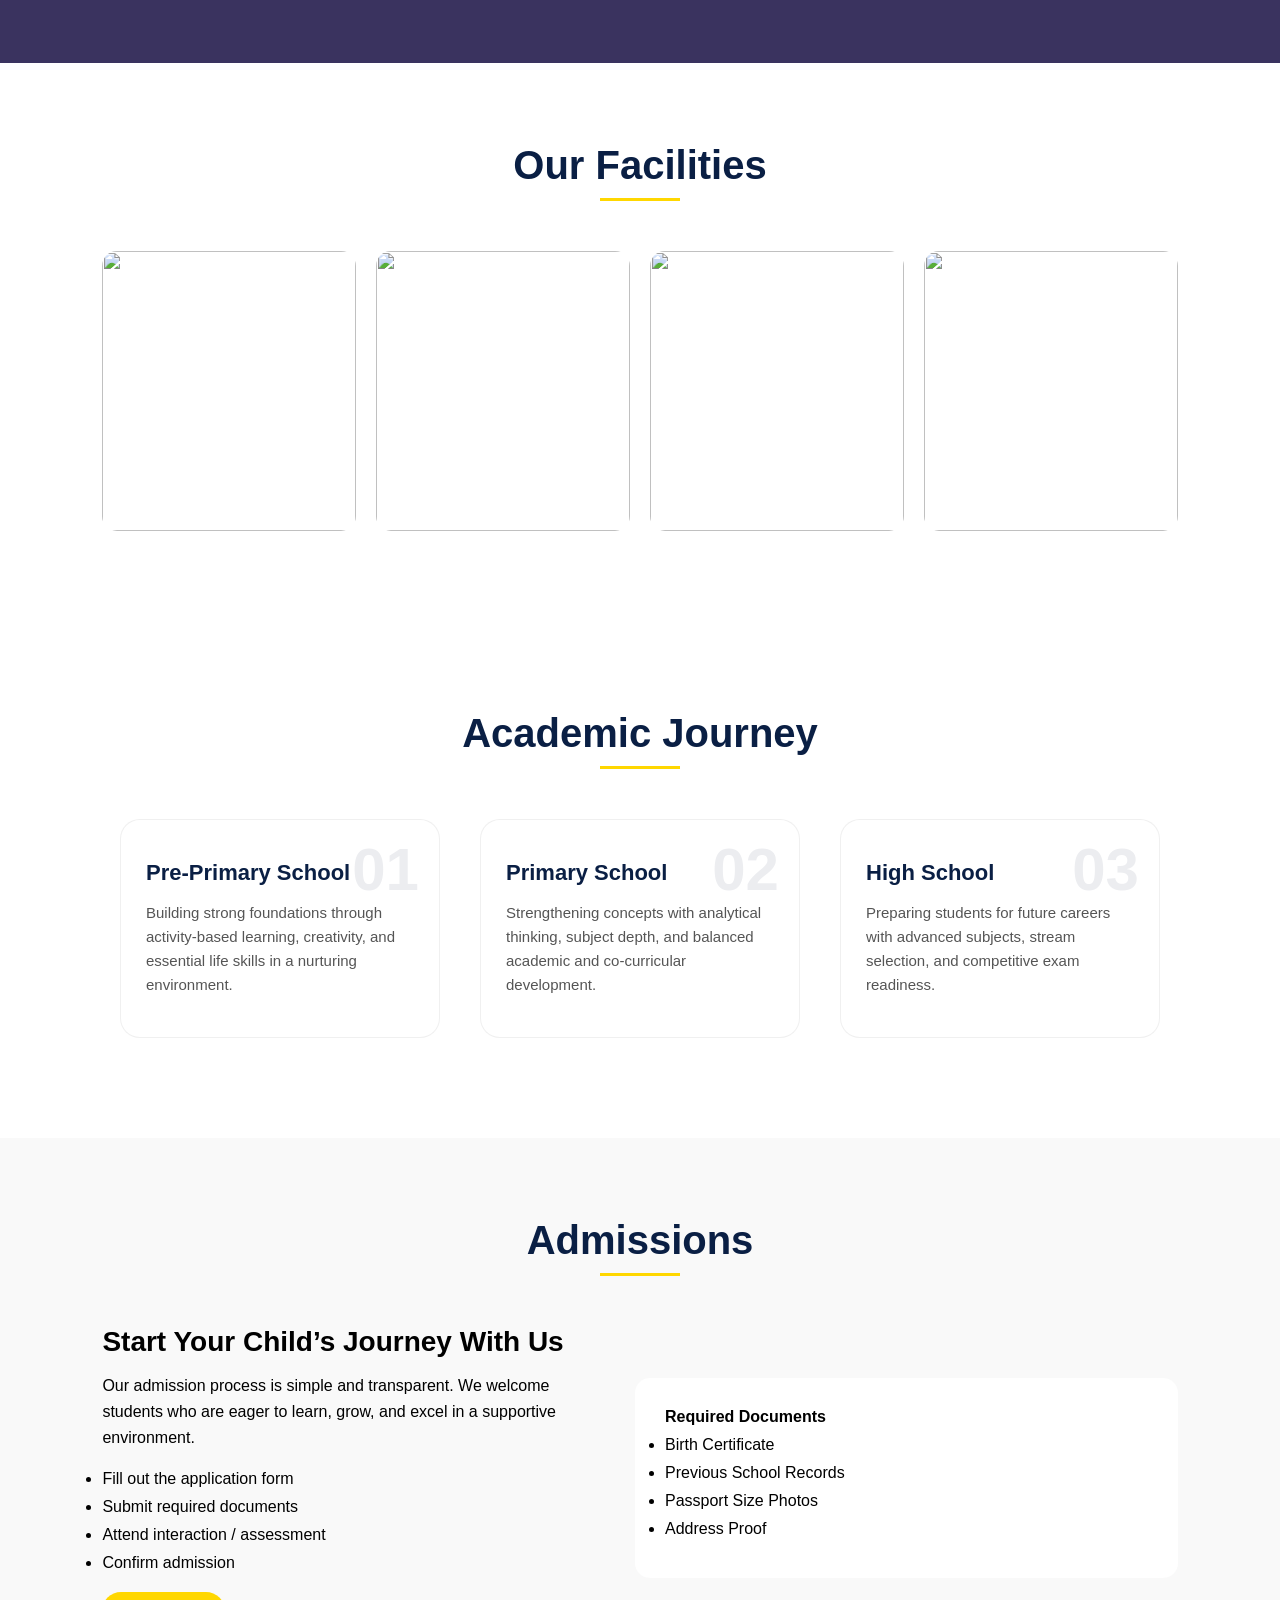
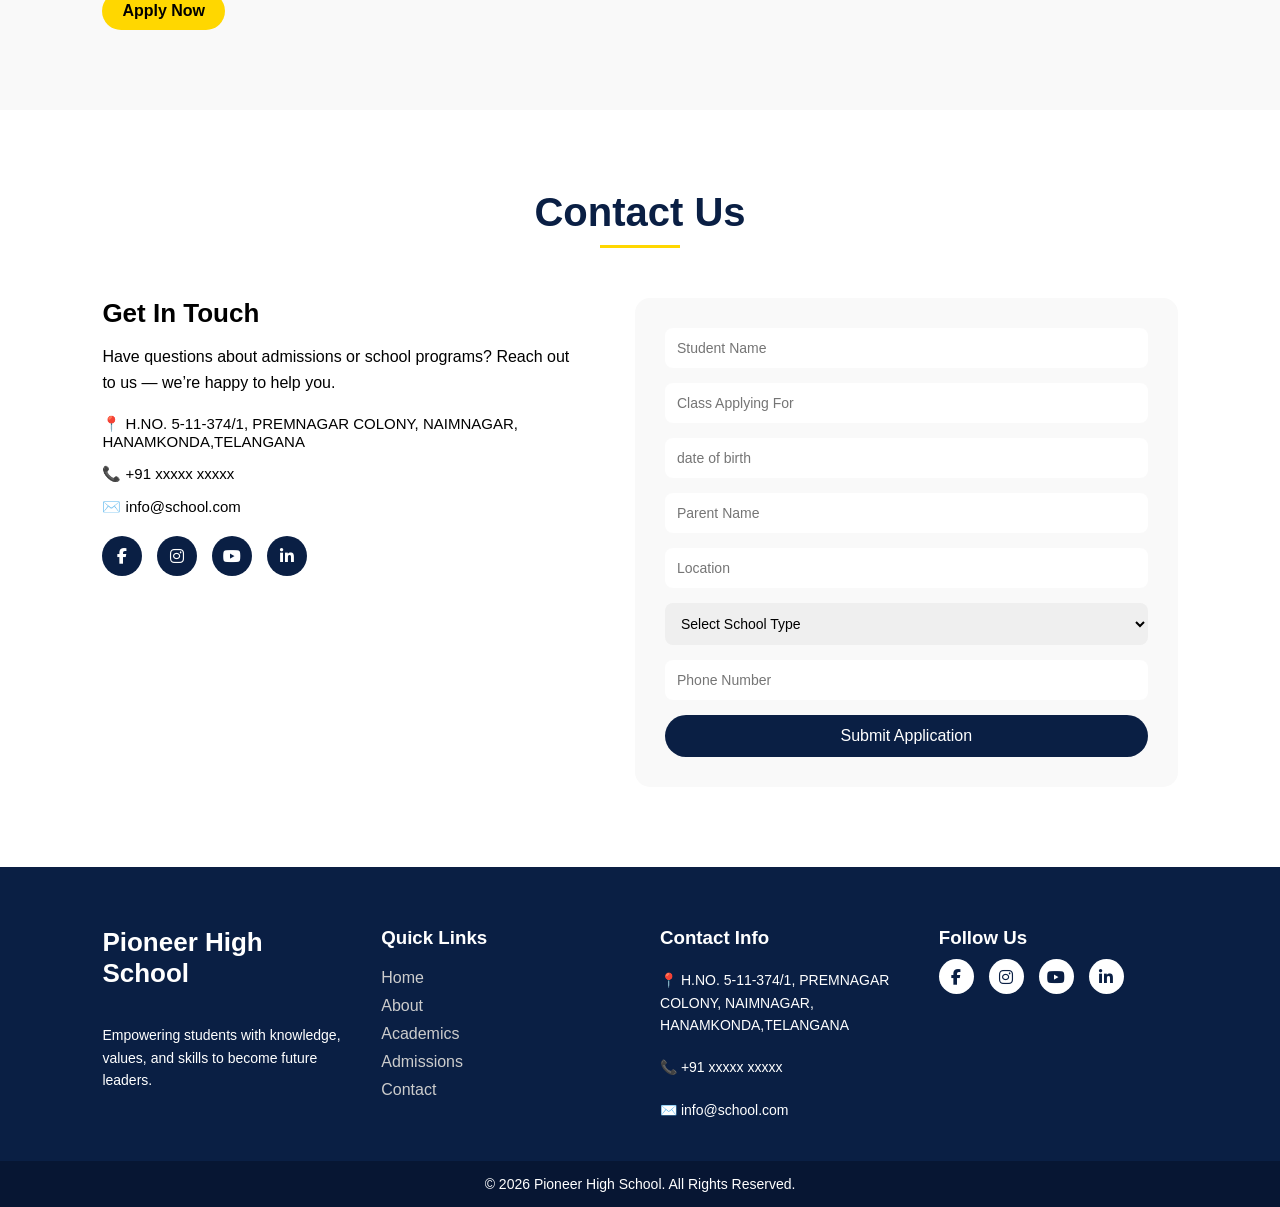
==== commit 0fa3bd48: "Update index.html" ====
--- a/index.html
+++ b/index.html
@@ -220,7 +220,7 @@
     </div>
 
     <!-- 4 -->
-    <div class="provide-card" onclick="location.href=''">
+    <div class="provide-card" onclick="location.href='faculty.html'">
       <div class="icon">👩‍🏫</div>
       <h3>Experienced Faculty</h3>
       <p>
--- a/style.css
+++ b/style.css
@@ -284,6 +284,7 @@
   padding: 80px 8%;
   display: flex;
   justify-content: center;
+  padding-bottom: 45px;
 }
 
 /* CARD */
@@ -1327,12 +1328,14 @@
 .footer-col p {
   font-size: 14px;
   line-height: 1.6;
+  padding-top: 20px;
 }
 
 /* LINKS */
 .footer-col ul {
   list-style: none;
   padding: 0;
+  padding-top: 20px;
 }
 
 .footer-col ul li {
@@ -1397,3 +1400,337 @@
 
 }
 
+/* TRUST SECTION */
+.trust-section {
+  padding: 50px 8%;
+  background: #ffffff;
+  position: relative;
+  z-index: 2; /* 🔥 prevents overlap */
+  padding-top: 100px;
+  padding-bottom: 8px;
+}
+
+/* CONTAINER */
+.trust-container {
+  display: flex;
+  align-items: center;
+  justify-content: space-between;
+  max-width: 700px;
+  margin: auto;
+}
+
+/* LEFT */
+.trust-left {
+  max-width: 100%;
+}
+
+.trust-left h2 {
+  font-size: 35px;
+  margin-bottom: 10px;
+  align-items: center;
+}
+
+/* BRAND */
+.trust-brand {
+  display: flex;
+  align-items: center;
+  gap: 10px;
+}
+
+.trust-brand img {
+  height: 60px;
+}
+
+.trust-brand h1 {
+  font-size: 36px;
+  color: #1a237e;
+}
+
+/* RIGHT */
+.trust-right {
+  text-align: center;
+  padding-bottom: 30px;
+}
+
+.trust-right h1 {
+  font-size: 75px;
+  color: red;
+  margin: 0;
+}
+
+.trust-right p {
+  font-size: 16px;
+  font-weight: 600;
+}
+/* 📱 TRUST SECTION MOBILE */
+@media (max-width: 768px) {
+
+  .trust-section {
+    padding: 90px 5% 20px; /* reduce space */
+  }
+
+  .trust-container {
+    flex-direction: column;
+    justify-content: center;
+    align-items: center;
+    max-width: 100%;
+    gap: 20px;
+    text-align: center;
+  }
+
+  /* LEFT */
+  .trust-left h2 {
+    font-size: 18px;
+    text-align: center;
+  }
+
+  /* BRAND */
+  .trust-brand {
+    justify-content: center;
+  }
+
+  .trust-brand img {
+    height: 45px;
+  }
+
+  .trust-brand h1 {
+    font-size: 22px;
+  }
+
+  /* RIGHT */
+  .trust-right {
+    padding-bottom: 10px;
+  }
+
+  .trust-right h1 {
+    font-size: 60px;
+  }
+
+  .trust-right p {
+    font-size: 14px;
+  }
+
+}
+
+/* 🔥 ACHIEVEMENTS SECTION (WHITE CLEAN VERSION) */
+.achievements {
+  padding: 100px 8%;
+  background: #ffffff;
+  text-align: center;
+  padding-top: 50px;
+  padding-bottom: 1px;
+}
+
+/* TITLE */
+.achievements .section-title {
+  color: #0a1f44;
+}
+
+/* CONTAINER */
+.achievements-container {
+  display: flex;
+  justify-content: center;
+  gap: 40px;
+  flex-wrap: wrap;
+}
+
+/* CARD */
+.achievement-card {
+  flex: 1;
+  min-width: 260px;
+  max-width: 300px;
+
+  padding: 35px 25px;
+  border-radius: 20px;
+
+  background: #ffffff;
+  border: 1px solid rgba(0,0,0,0.08);
+
+  transition: 0.4s ease;
+  text-align: center;
+}
+
+/* NUMBER */
+.achievement-number {
+  font-size: 42px;
+  font-weight: bold;
+  color: #d4a017; /* gold tone */
+  margin-bottom: 10px;
+}
+
+/* TEXT */
+.achievement-card h3 {
+  font-size: 20px;
+  margin-bottom: 10px;
+  color: #0a1f44;
+}
+
+.achievement-card p {
+  font-size: 14px;
+  color: #555;
+}
+
+/* HOVER */
+.achievement-card:hover {
+  transform: translateY(-10px);
+  box-shadow: 0 15px 35px rgba(0,0,0,0.1);
+  border-color: gold;
+}
+
+/* MOBILE */
+@media (max-width: 768px) {
+  .achievements-container {
+    flex-direction: column;
+    align-items: center;
+  }
+}
+
+/* 🔥 WHAT WE PROVIDE (CLEAN VERSION) */
+.provide {
+  padding: 100px 8%;
+  background: #3A335F;
+  text-align: center;
+  color: white;
+}
+
+/* TITLE */
+.provide .section-title {
+  font-size: 40px;
+  margin-bottom: 60px;
+  color: white;
+}
+
+/* GRID (NO FLEX CONFLICTS) */
+.provide-container {
+  display: grid;
+  grid-template-columns: repeat(3, 1fr);
+  gap: 30px;
+}
+
+/* CARD */
+.provide-card {
+  background: rgba(255,255,255,0.05);
+  border-radius: 20px;
+  padding: 35px 25px;
+  border: 1px solid rgba(255,215,0,0.3);
+
+  backdrop-filter: blur(10px);
+  transition: 0.4s ease;
+}
+
+/* ICON */
+.provide-card .icon {
+  font-size: 45px;
+  margin-bottom: 15px;
+}
+
+/* TEXT */
+.provide-card h3 {
+  font-size: 20px;
+  margin-bottom: 10px;
+}
+
+.provide-card p {
+  font-size: 14px;
+  line-height: 1.6;
+  opacity: 0.9;
+}
+
+/* HOVER */
+.provide-card:hover {
+  transform: translateY(-10px);
+  box-shadow: 0 15px 40px rgba(255,215,0,0.2);
+}
+
+/* TABLET */
+@media (max-width: 1024px) {
+  .provide-container {
+    grid-template-columns: repeat(2, 1fr);
+  }
+}
+
+/* MOBILE */
+@media (max-width: 768px) {
+  .provide-container {
+    grid-template-columns: 1fr;
+  }
+
+  .provide .section-title {
+    font-size: 28px;
+  }
+}
+
+.contact-form select {
+  width: 100%;
+  padding: 12px;
+  margin-bottom: 15px;
+  border: none;
+  border-radius: 8px;
+  outline: none;
+  font-size: 14px;
+}
+
+/* 🔥 LEADERSHIP SECTION */
+.leadership {
+  padding: 100px 8%;
+  background: #ffffff;
+  text-align: center;
+  padding-top: 1px;
+  padding-bottom: 50px;
+}
+
+.leadership-container {
+  display: flex;
+  gap: 30px;
+  justify-content: center;
+  flex-wrap: wrap;
+}
+
+/* CARD */
+.leader-card {
+  flex: 1;
+  min-width: 260px;
+  max-width: 300px;
+
+  padding: 30px;
+  border-radius: 20px;
+
+  background: #ffffff;
+  border: 1px solid rgba(0,0,0,0.08);
+
+  transition: 0.3s;
+}
+
+/* NAME */
+.leader-card h3 {
+  font-size: 20px;
+  color: #0a1f44;
+  margin-bottom: 8px;
+}
+
+/* ROLE */
+.role {
+  font-weight: 600;
+  color: #d4a017;
+  margin-bottom: 5px;
+}
+
+/* EDUCATION */
+.edu {
+  font-size: 14px;
+  color: #555;
+}
+
+/* HOVER */
+.leader-card:hover {
+  transform: translateY(-10px);
+  box-shadow: 0 10px 25px rgba(0,0,0,0.1);
+}
+
+/* MOBILE */
+@media (max-width: 768px) {
+  .leadership-container {
+    flex-direction: column;
+    align-items: center;
+  }
+}
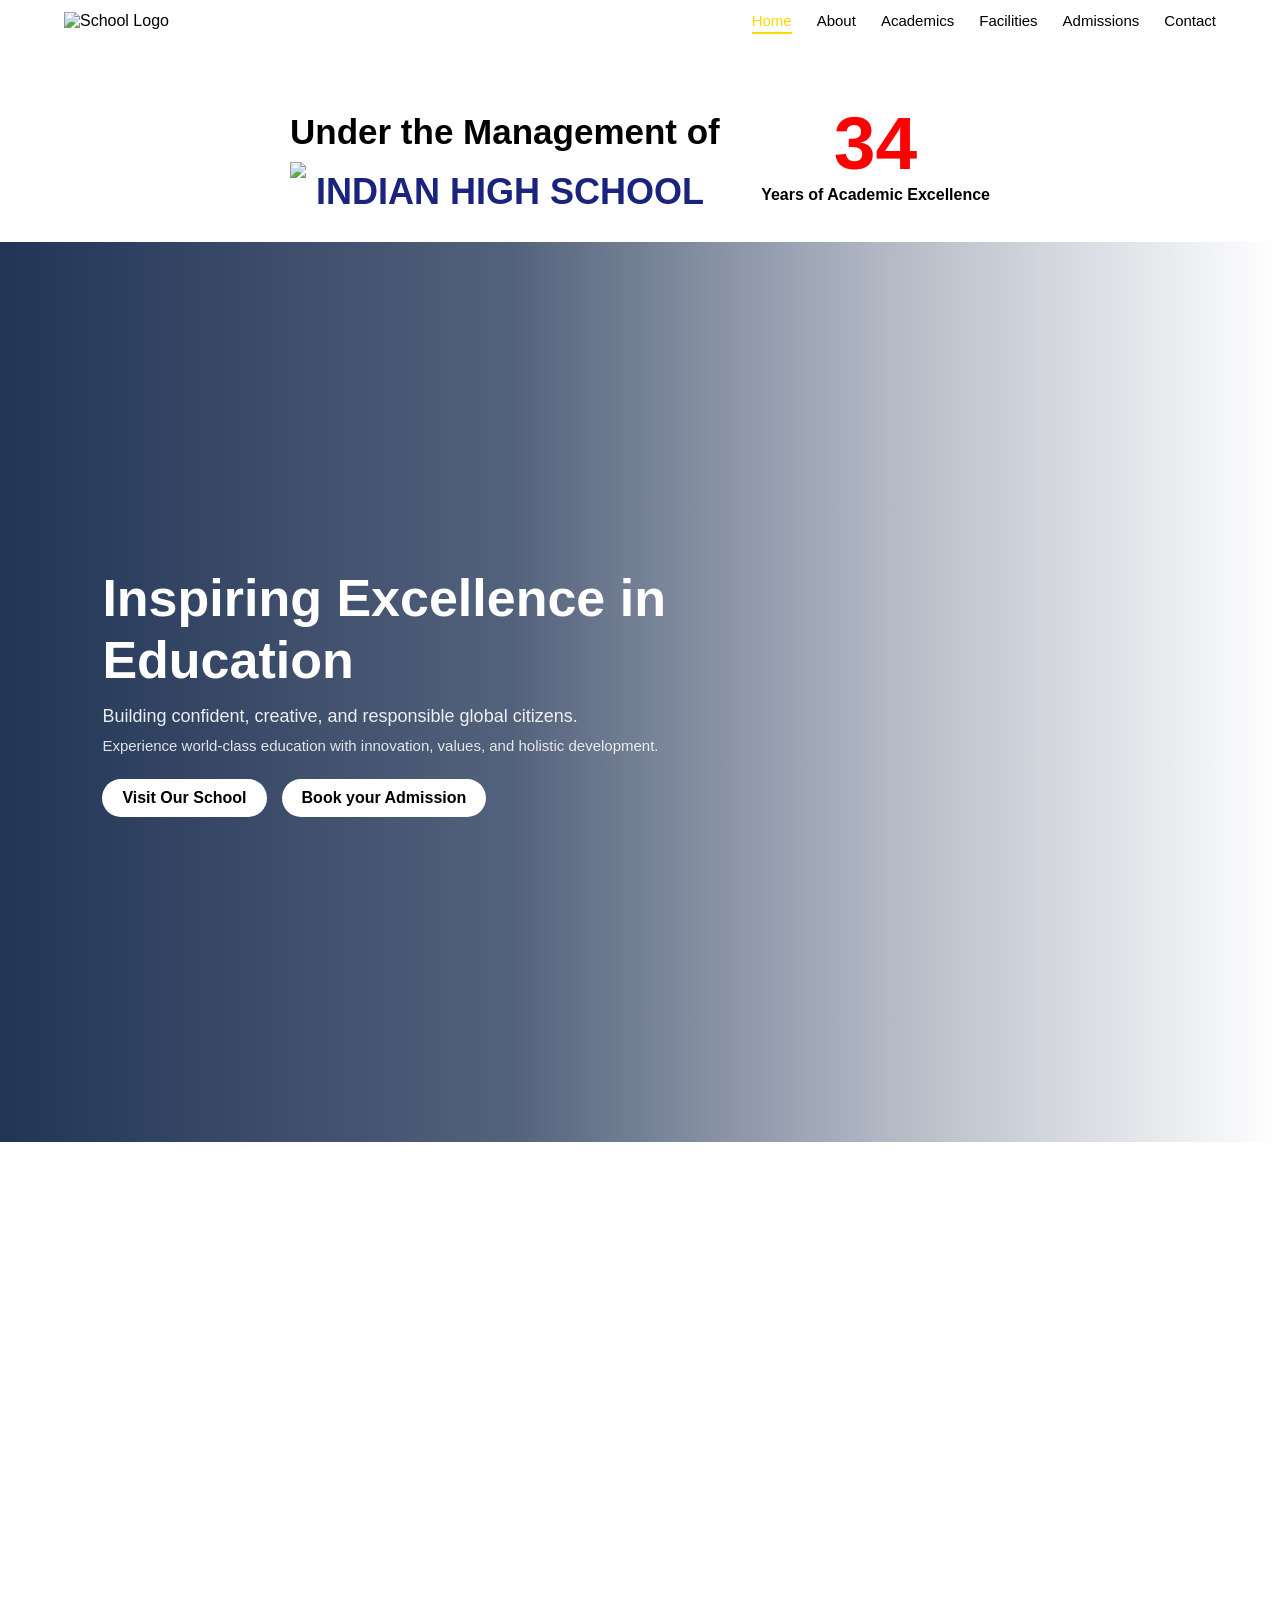
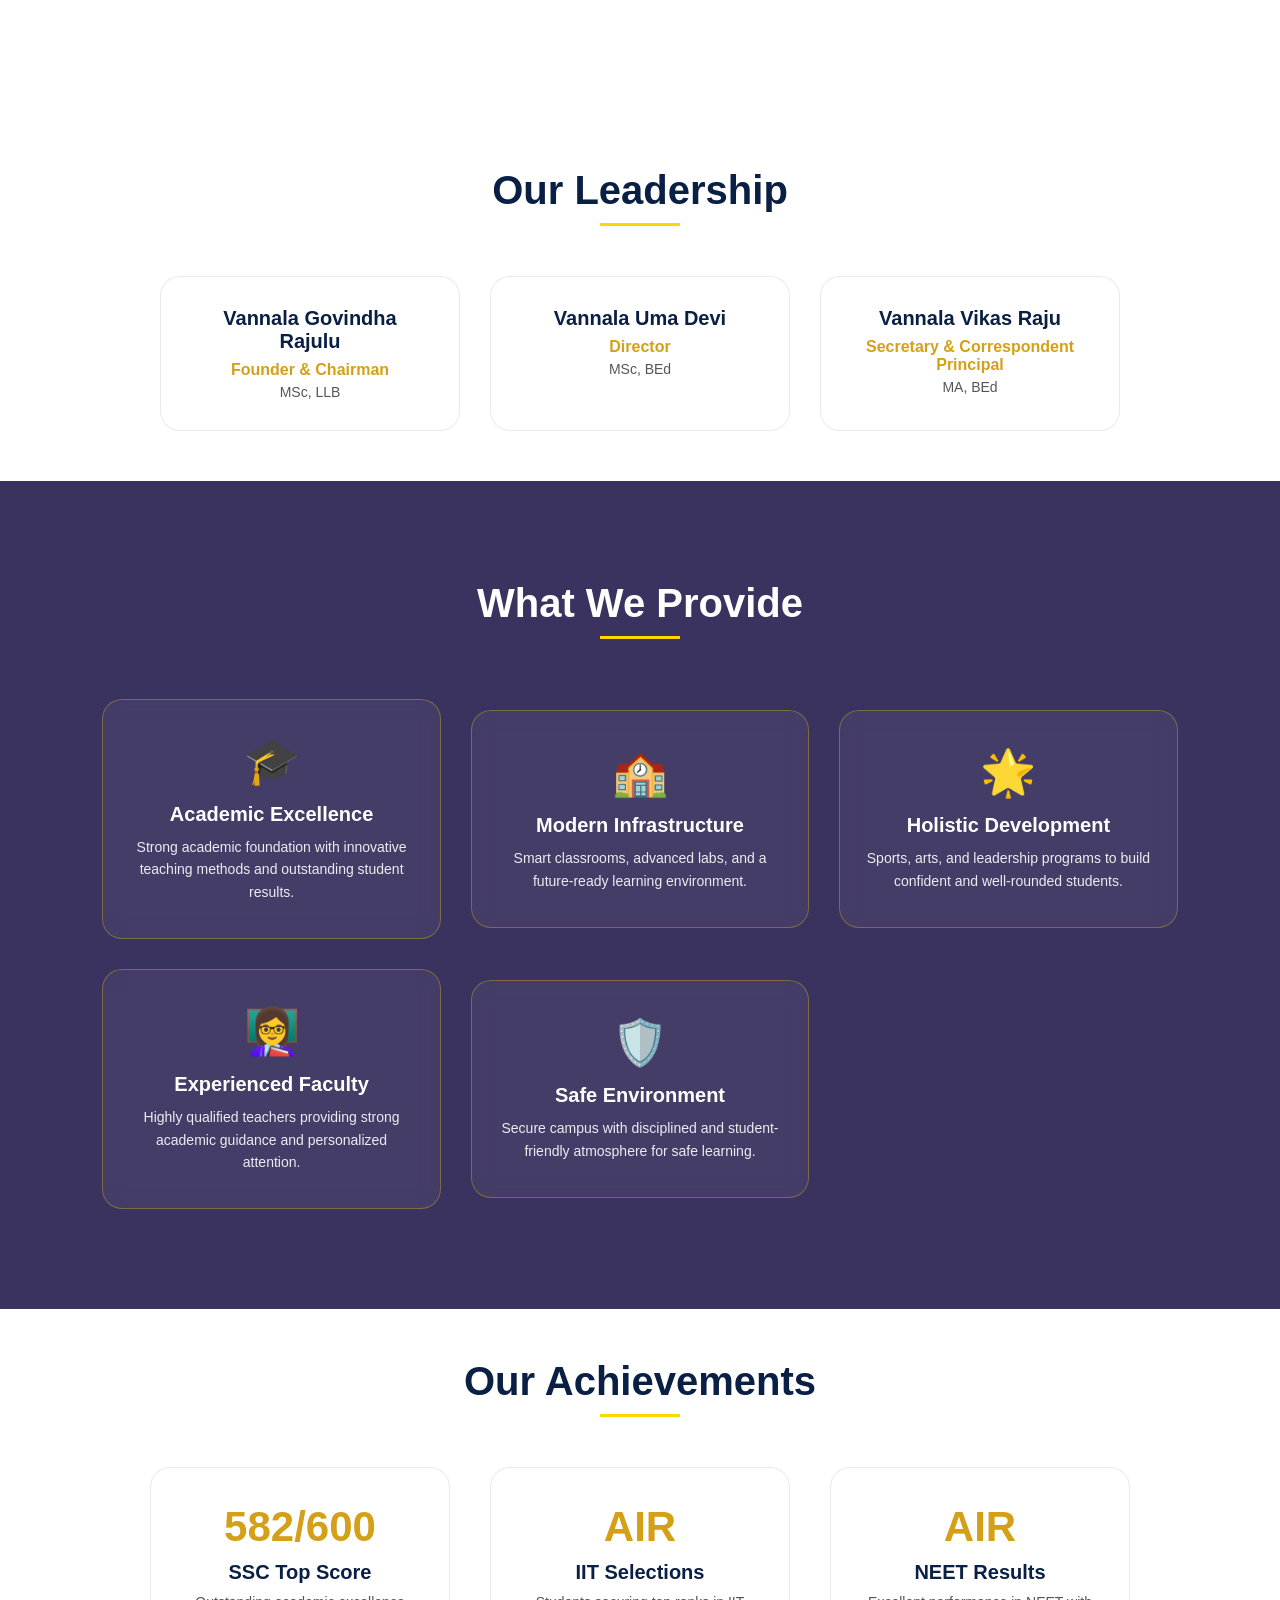
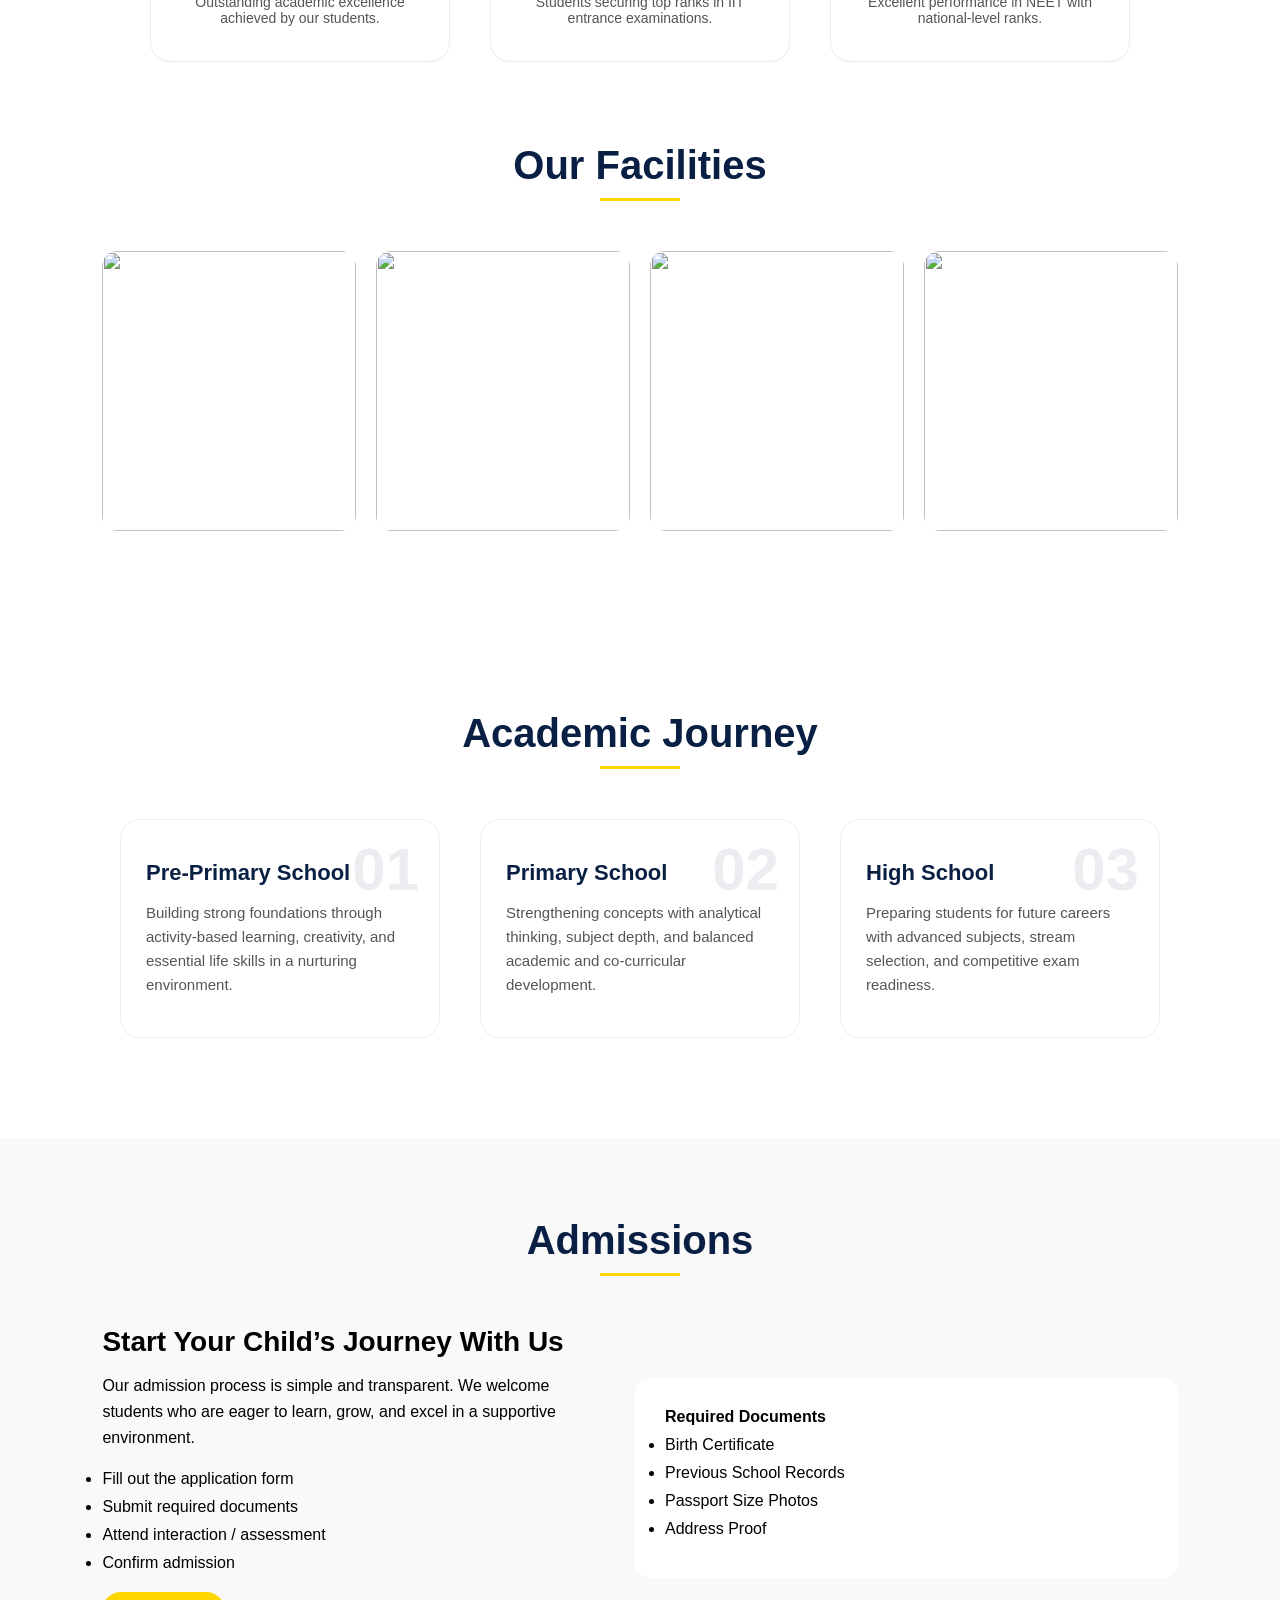
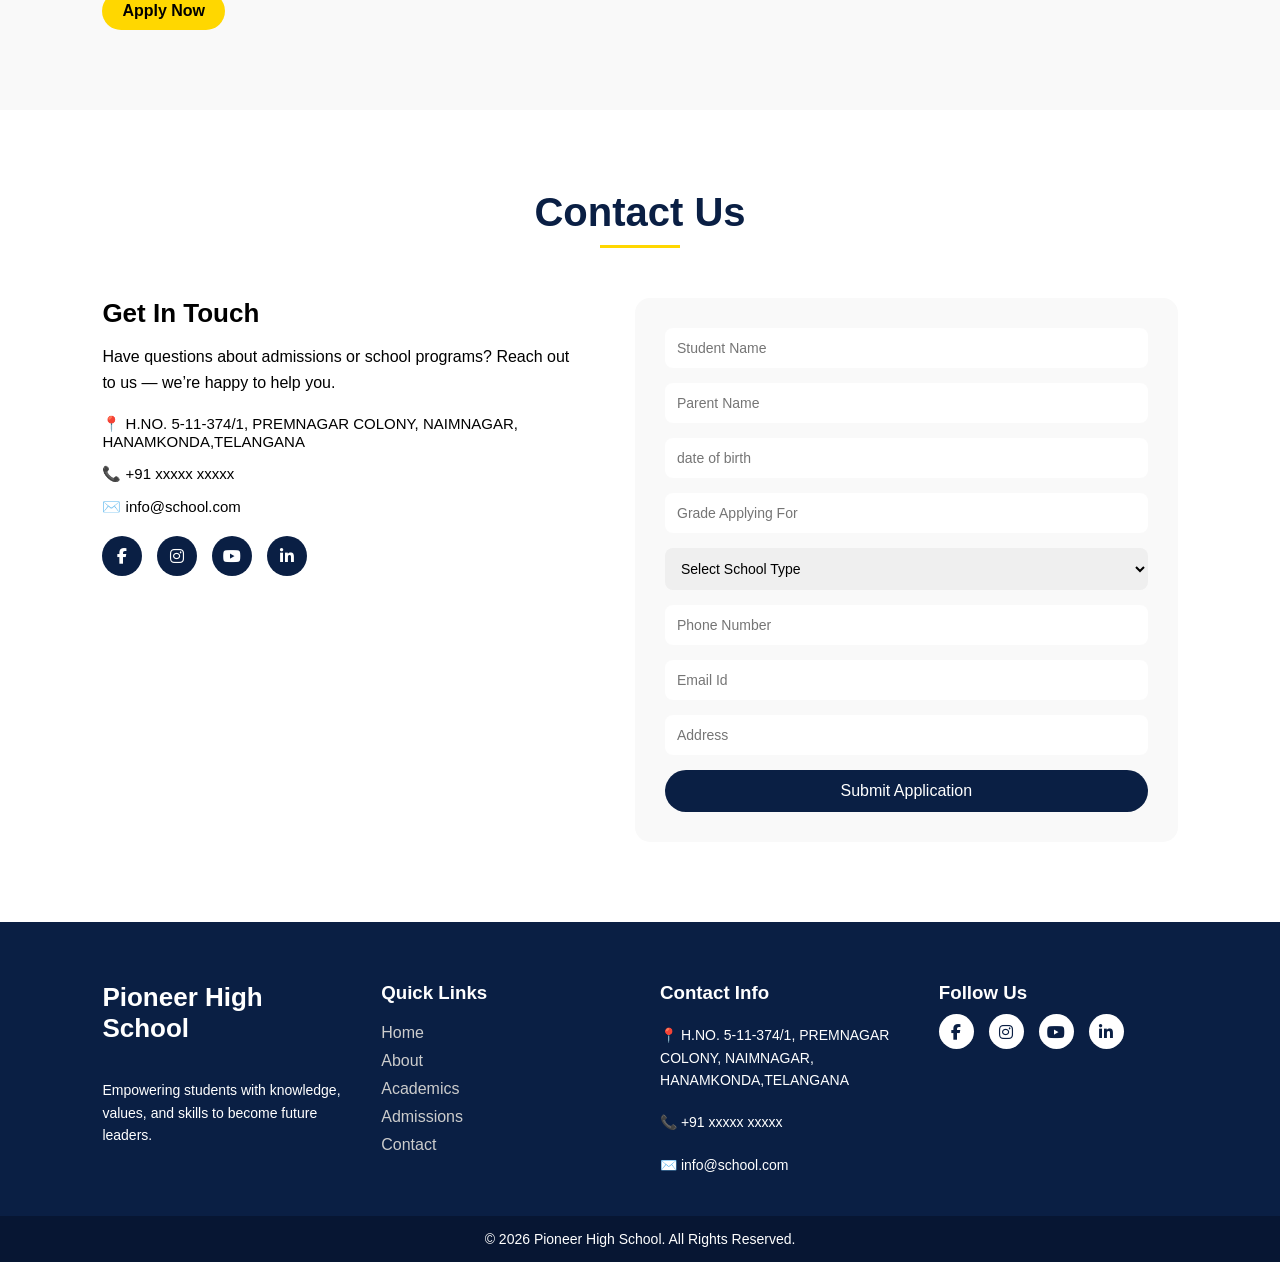
==== commit 30a23fa8: "Update print statement from 'Hello' to 'Goodbye'" ====
--- a/index.html
+++ b/index.html
@@ -89,36 +89,6 @@
   </div>
 
 </section> 
-<section class="achievements" id="achievements">
-
-  <h2 class="section-title">Our Achievements</h2>
-
-  <div class="achievements-container">
-
-    <!-- SSC -->
-    <div class="achievement-card">
-      <div class="achievement-number">582/600</div>
-      <h3>SSC Top Score</h3>
-      <p>Outstanding academic excellence achieved by our students.</p>
-    </div>
-
-    <!-- IIT -->
-    <div class="achievement-card">
-      <div class="achievement-number">AIR</div>
-      <h3>IIT Selections</h3>
-      <p>Students securing top ranks in IIT entrance examinations.</p>
-    </div>
-
-    <!-- NEET -->
-    <div class="achievement-card">
-      <div class="achievement-number">AIR</div>
-      <h3>NEET Results</h3>
-      <p>Excellent performance in NEET with national-level ranks.</p>
-    </div>
-
-  </div>
-
-</section> 
 
 <section class="about" id="about">
 
@@ -220,7 +190,7 @@
     </div>
 
     <!-- 4 -->
-    <div class="provide-card" onclick="location.href='faculty.html'">
+    <div class="provide-card" onclick="location.href=''">
       <div class="icon">👩‍🏫</div>
       <h3>Experienced Faculty</h3>
       <p>
@@ -242,6 +212,36 @@
   </div>
 
 </section>
+<section class="achievements" id="achievements">
+
+  <h2 class="section-title">Our Achievements</h2>
+
+  <div class="achievements-container">
+
+    <!-- SSC -->
+    <div class="achievement-card">
+      <div class="achievement-number">582/600</div>
+      <h3>SSC Top Score</h3>
+      <p>Outstanding academic excellence achieved by our students.</p>
+    </div>
+
+    <!-- IIT -->
+    <div class="achievement-card">
+      <div class="achievement-number">AIR</div>
+      <h3>IIT Selections</h3>
+      <p>Students securing top ranks in IIT entrance examinations.</p>
+    </div>
+
+    <!-- NEET -->
+    <div class="achievement-card">
+      <div class="achievement-number">AIR</div>
+      <h3>NEET Results</h3>
+      <p>Excellent performance in NEET with national-level ranks.</p>
+    </div>
+
+  </div>
+
+</section> 
 
 <section class="facilities" id="facilities">
 
@@ -413,13 +413,11 @@
 
   <input type="text" name="Name" placeholder="Student Name" required>
 
-  <input type="text" name="Class" placeholder="Class Applying For" required>
+  <input type="text" name="Parent Name" placeholder="Parent Name" required>
 
   <input type="text" name="Date of Birth" placeholder="date of birth" required>
 
-  <input type="text" name="Parent Name" placeholder="Parent Name" required>
-
-  <input type="text" name="Location" placeholder="Location" required>
+  <input type="text" name="Class" placeholder="Grade Applying For" required>
 
   <!-- Previous School Selection -->
   <select name="School Type" id="schoolType" required>
@@ -432,10 +430,14 @@
   <input type="text" 
          name="Previous School Name" 
          id="previousSchoolInput" 
-         placeholder="Enter Previous School Name"
+         placeholder="School Last Attended"
          style="display:none;">
 
   <input type="tel" name="Phone Number" placeholder="Phone Number" required>
+
+  <input type="text" name="Class" placeholder="Email Id" required>
+
+  <input type="text" name="Location" placeholder="Address" required>
 
   <!-- SETTINGS -->
   <input type="hidden" name="_subject" value="New Admission Inquiry">
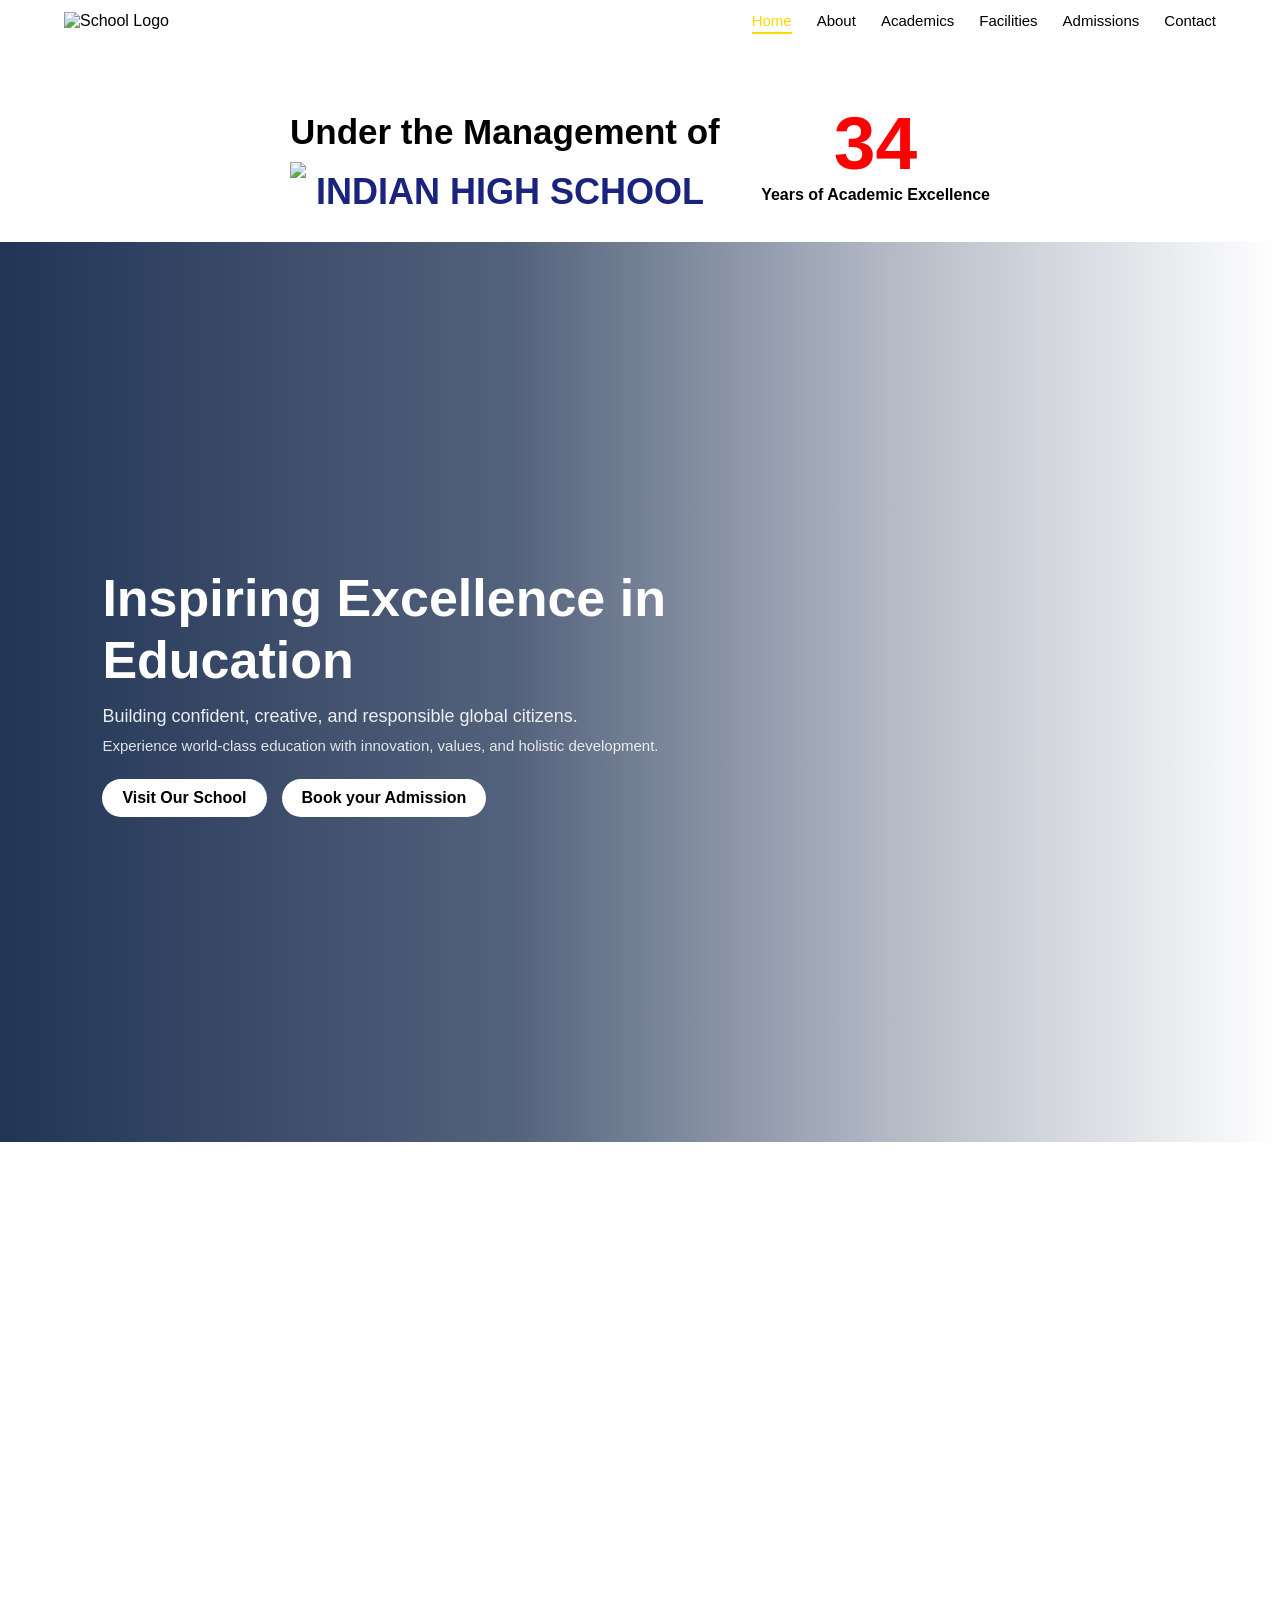
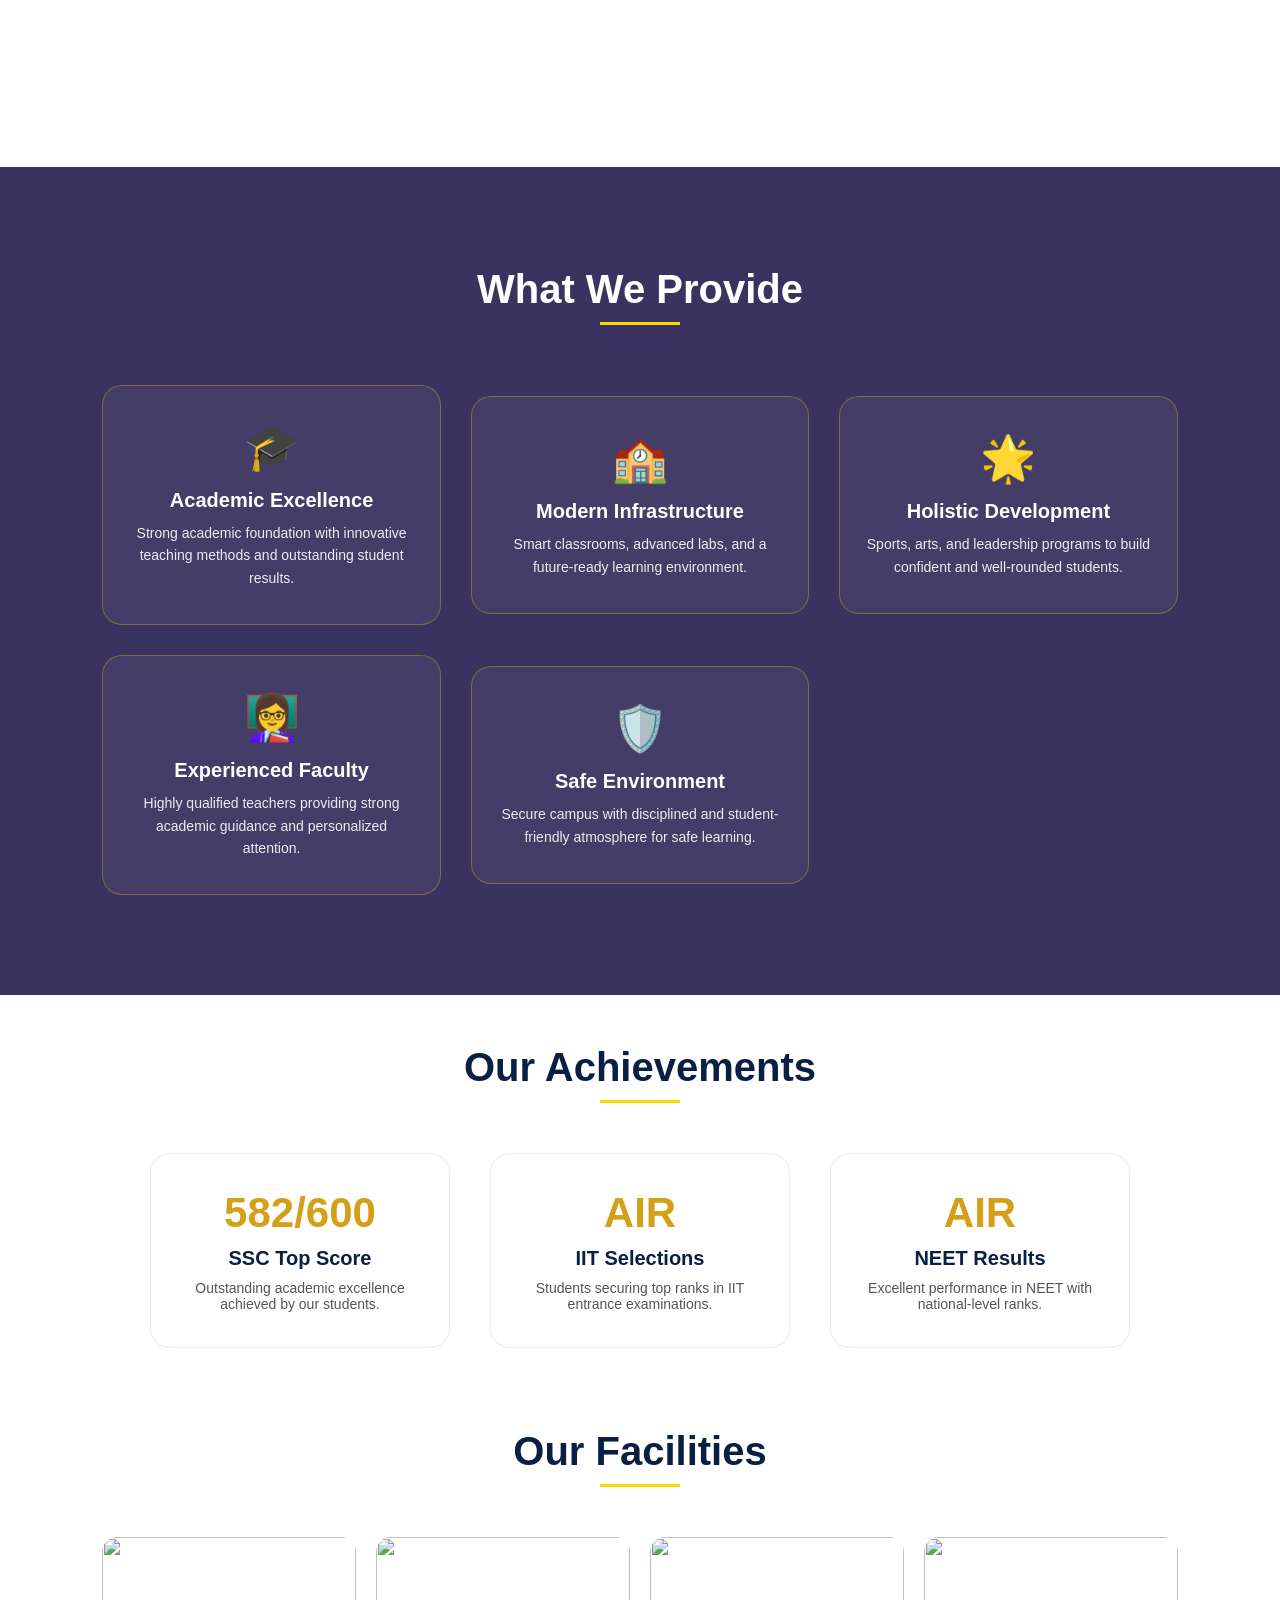
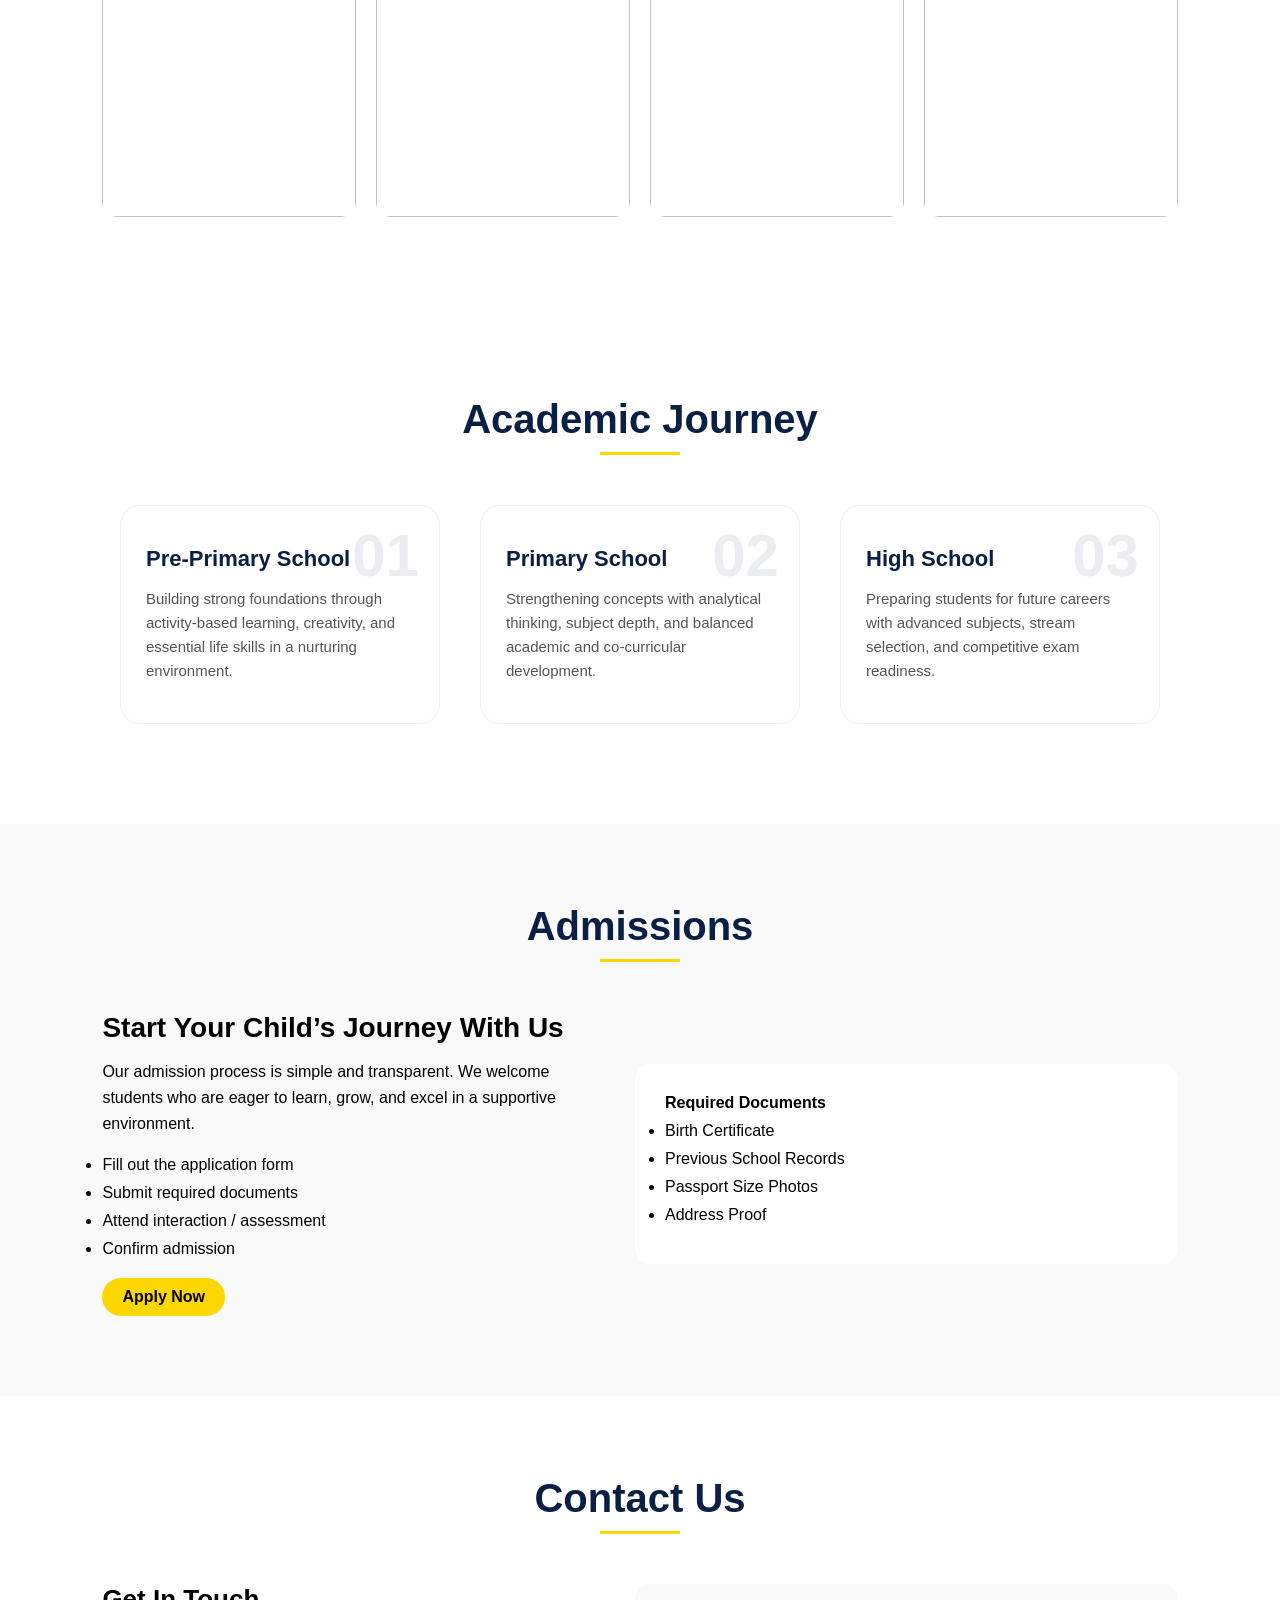
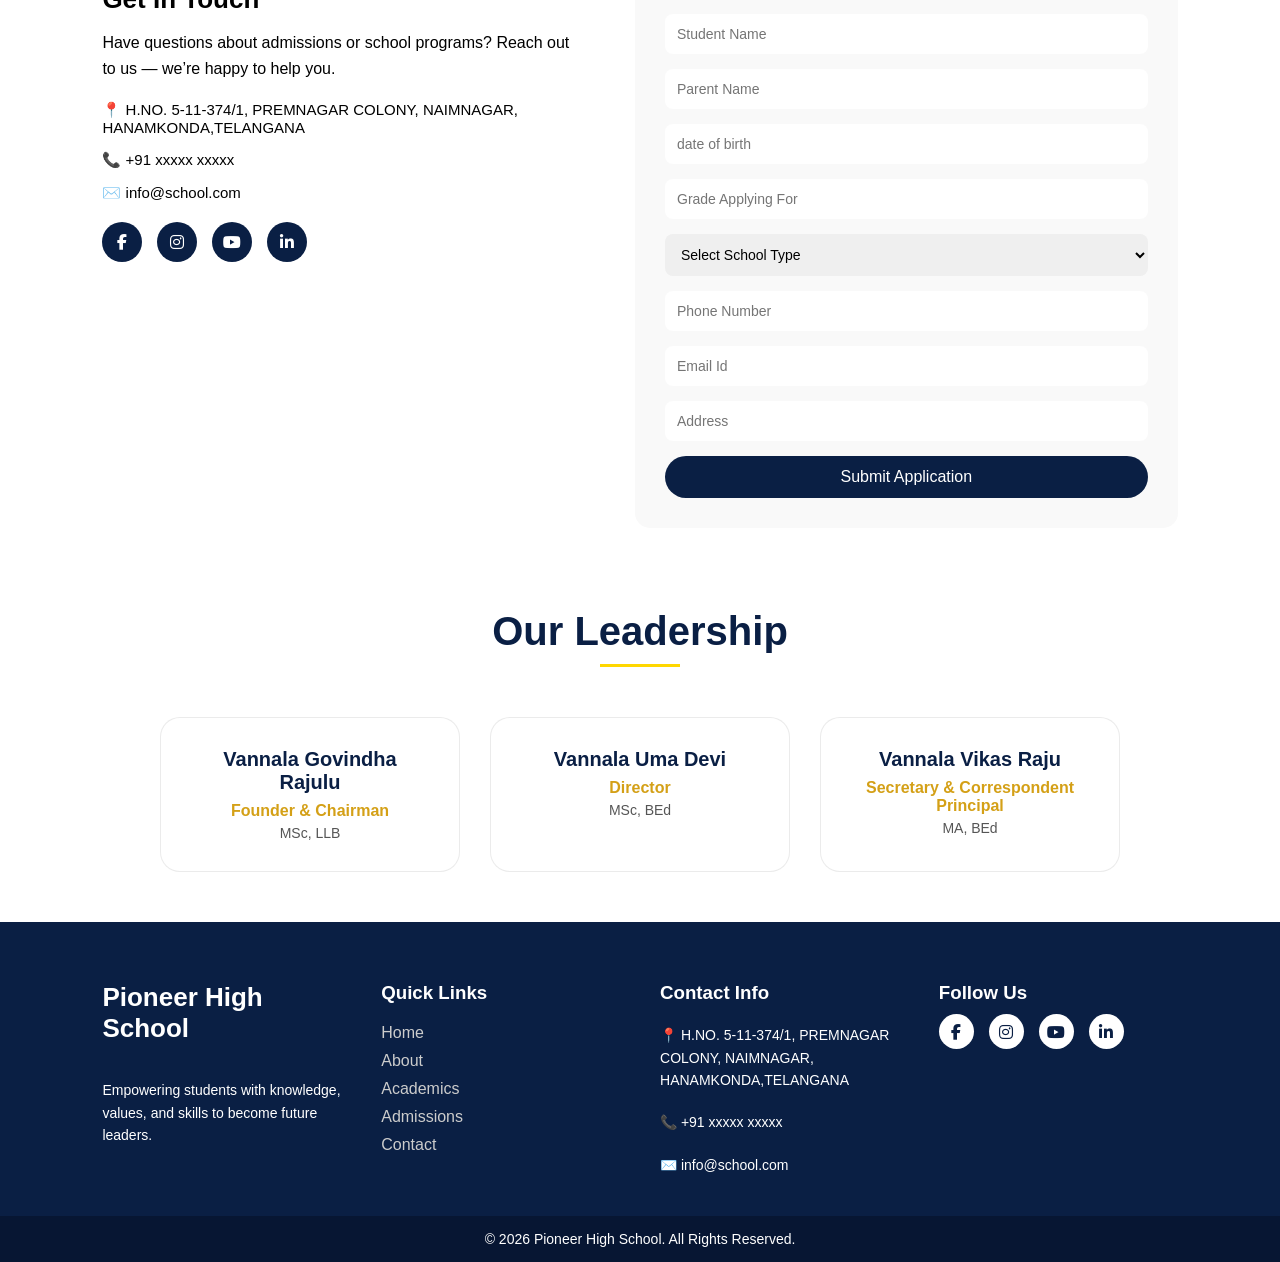
==== commit 9994db9c: "Update print statement from 'Hello' to 'Goodbye'" ====
--- a/index.html
+++ b/index.html
@@ -121,38 +121,6 @@
 
 </section>
 
-<section class="leadership">
-
-  <h2 class="section-title">Our Leadership</h2>
-
-  <div class="leadership-container">
-
-    <!-- 1 -->
-    <div class="leader-card">
-      <h3>Vannala Govindha Rajulu</h3>
-      <p class="role">Founder & Chairman</p>
-      <p class="edu">MSc, LLB</p>
-    </div>
-
-    <!-- 2 -->
-    <div class="leader-card">
-      <h3>Vannala Uma Devi</h3>
-      <p class="role">Director</p>
-      <p class="edu">MSc, BEd</p>
-    </div>
-
-    <!-- 3 -->
-    <div class="leader-card">
-      <h3>Vannala Vikas Raju</h3>
-      <p class="role">Secretary & Correspondent Principal</p>
-      <p class="edu">MA, BEd</p>
-    </div>
-
-  </div>
-
-</section>
-
-
 <section class="provide" id="provide">
 
   <h2 class="section-title">What We Provide</h2>
@@ -457,6 +425,37 @@
   </div>
 
 </section>
+<section class="leadership">
+
+  <h2 class="section-title">Our Leadership</h2>
+
+  <div class="leadership-container">
+
+    <!-- 1 -->
+    <div class="leader-card">
+      <h3>Vannala Govindha Rajulu</h3>
+      <p class="role">Founder & Chairman</p>
+      <p class="edu">MSc, LLB</p>
+    </div>
+
+    <!-- 2 -->
+    <div class="leader-card">
+      <h3>Vannala Uma Devi</h3>
+      <p class="role">Director</p>
+      <p class="edu">MSc, BEd</p>
+    </div>
+
+    <!-- 3 -->
+    <div class="leader-card">
+      <h3>Vannala Vikas Raju</h3>
+      <p class="role">Secretary & Correspondent Principal</p>
+      <p class="edu">MA, BEd</p>
+    </div>
+
+  </div>
+
+</section>
+
 <footer class="footer">
 
   <div class="footer-container">
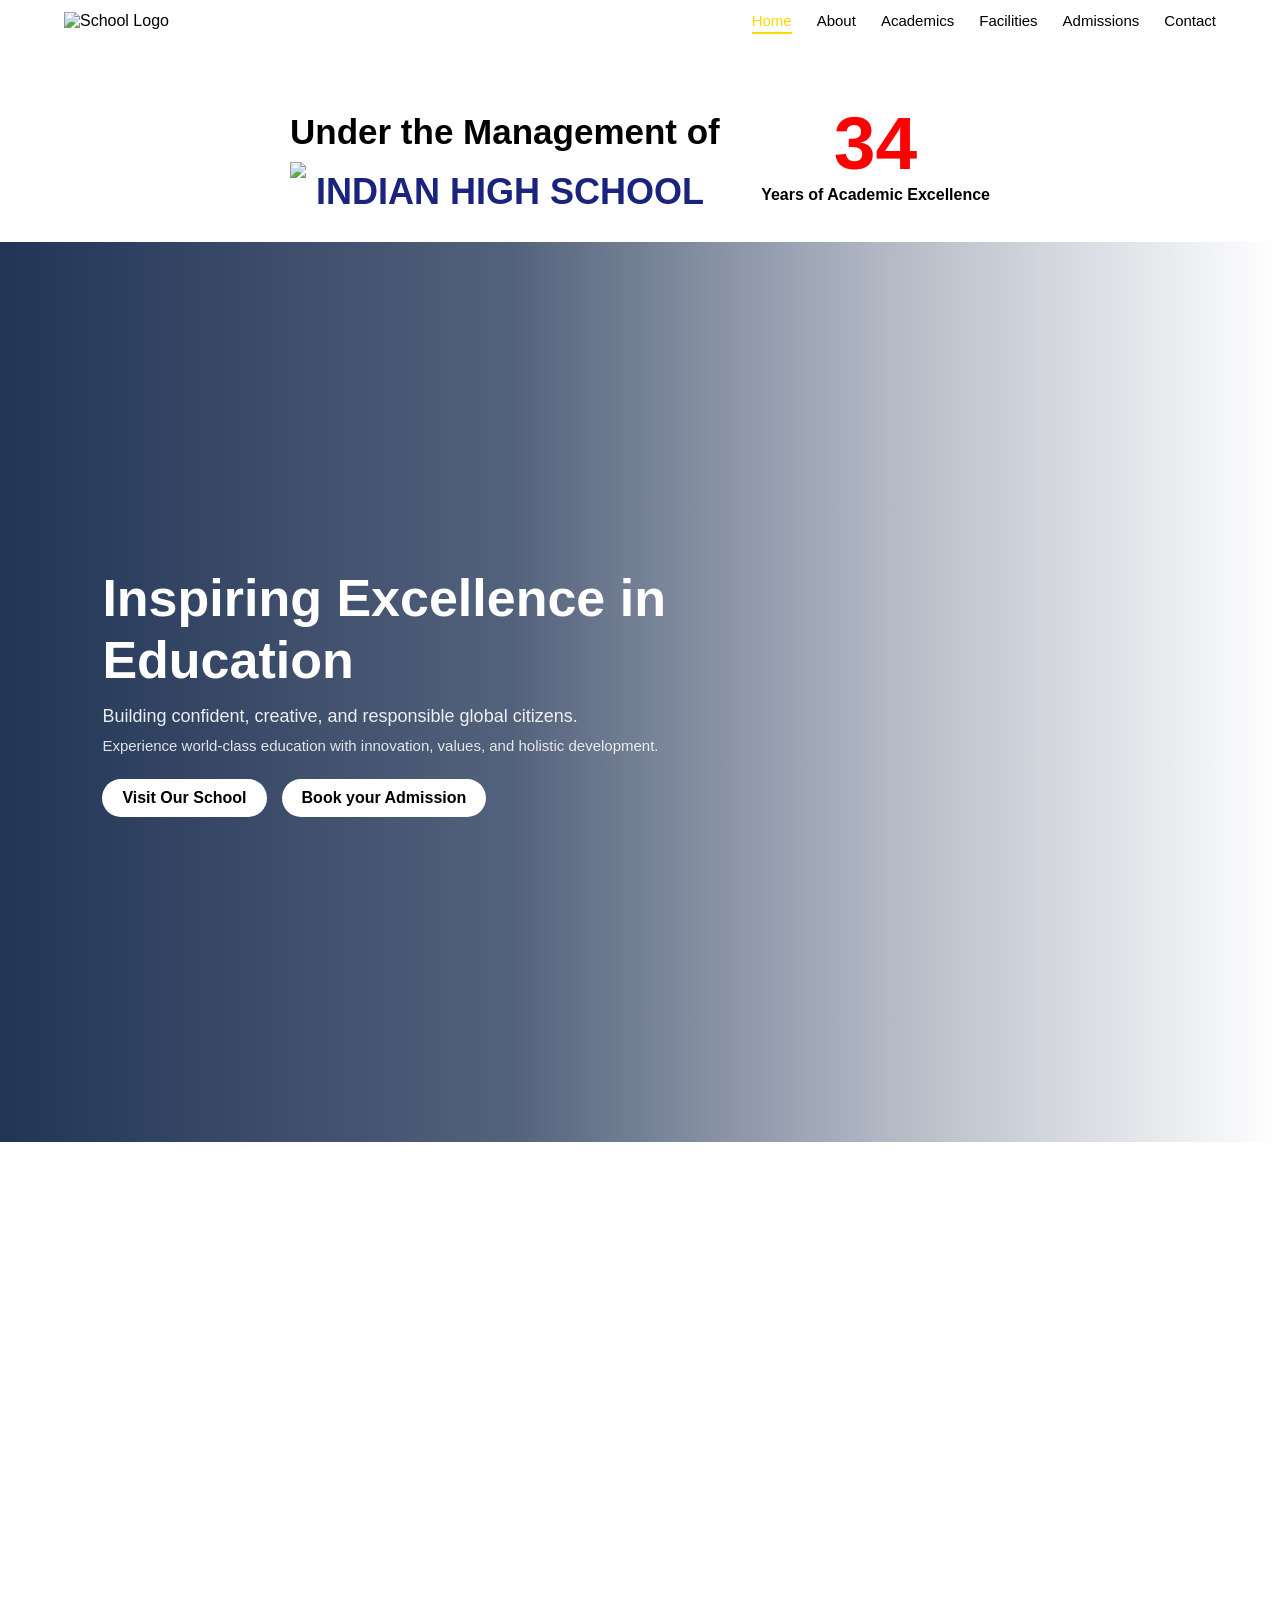
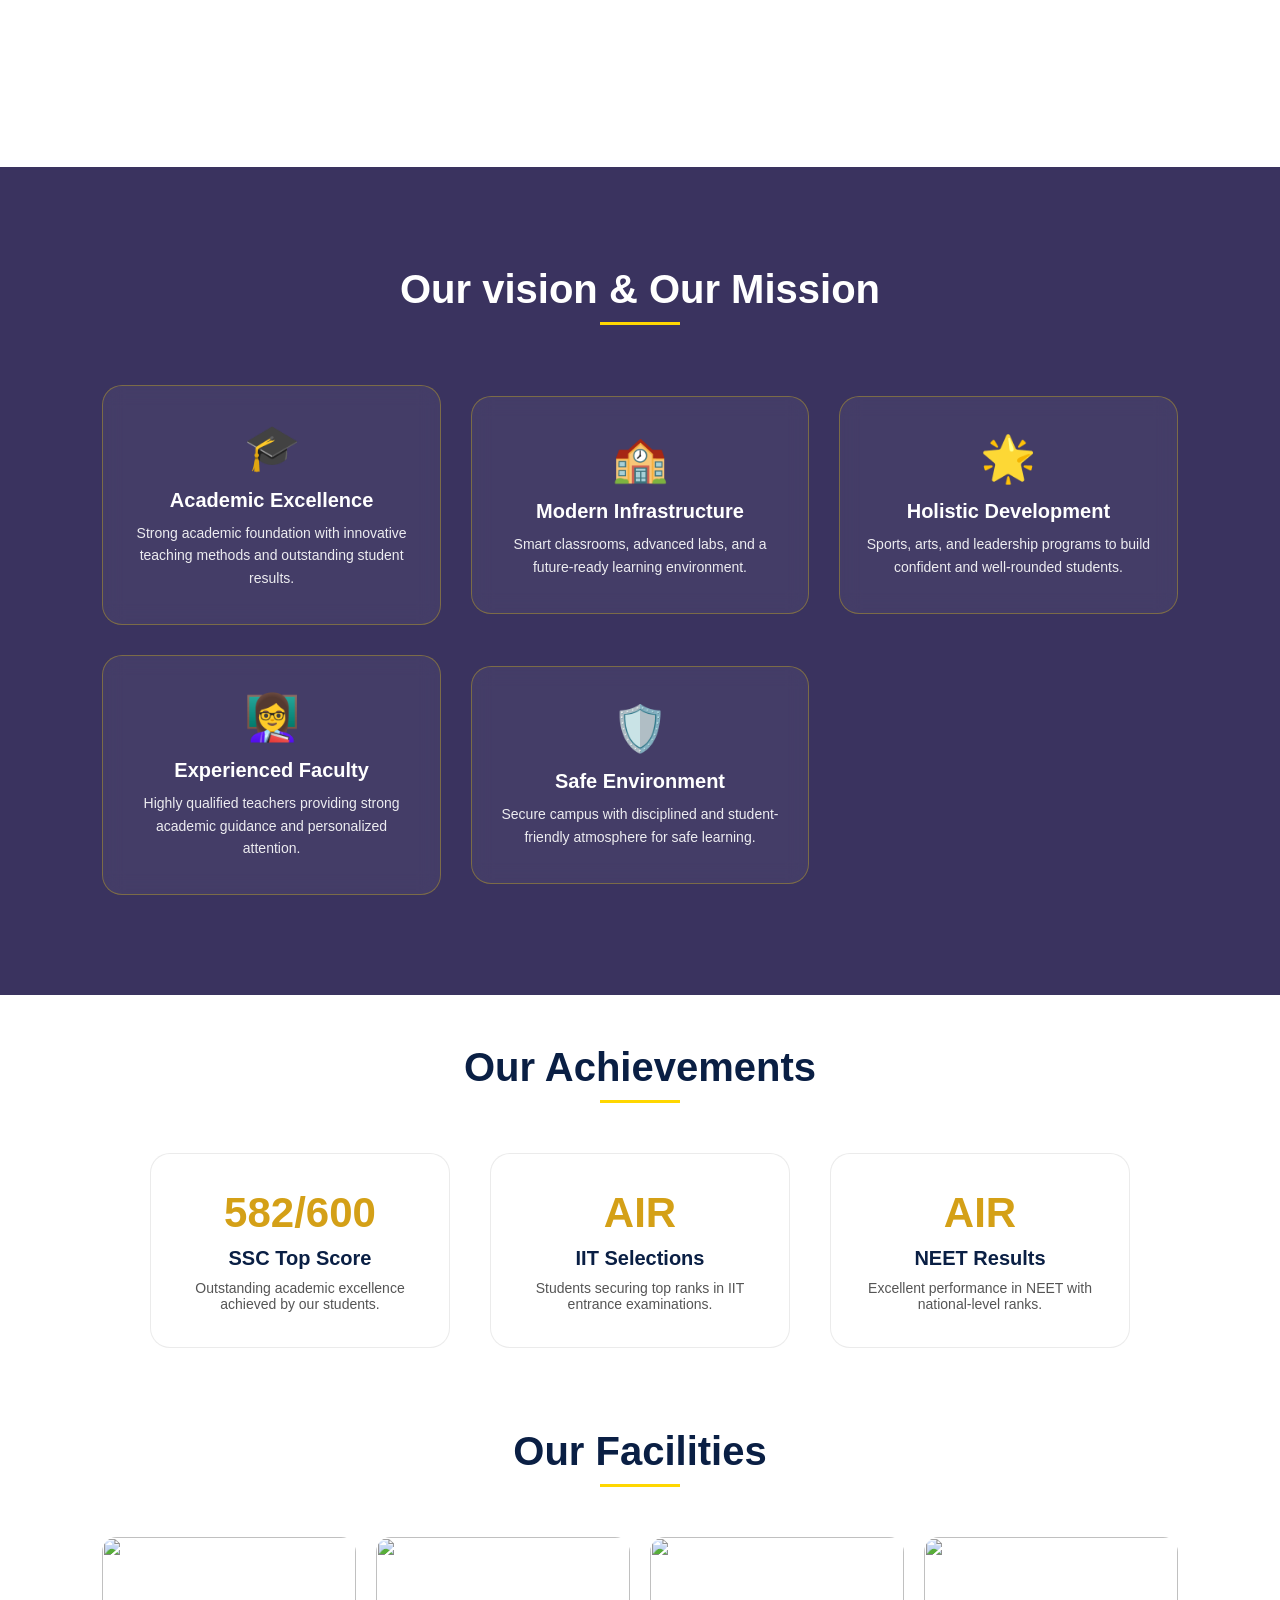
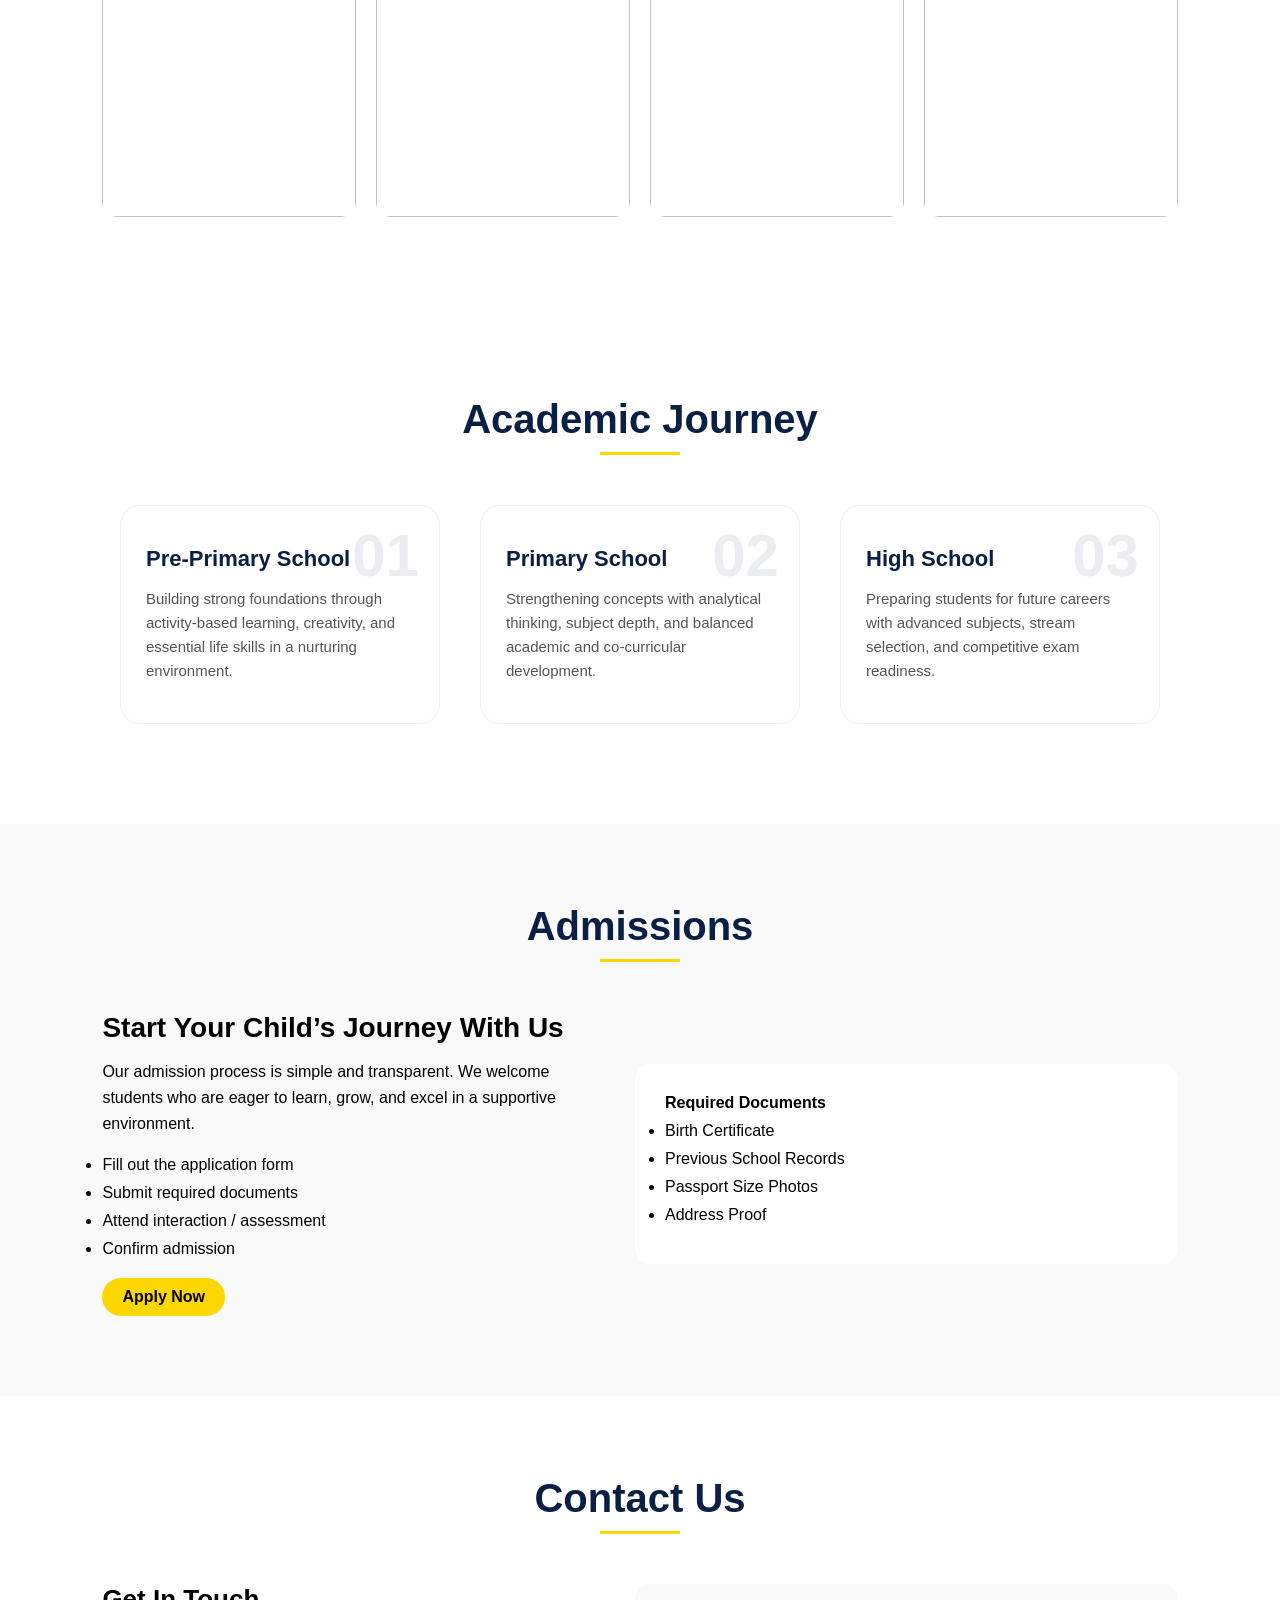
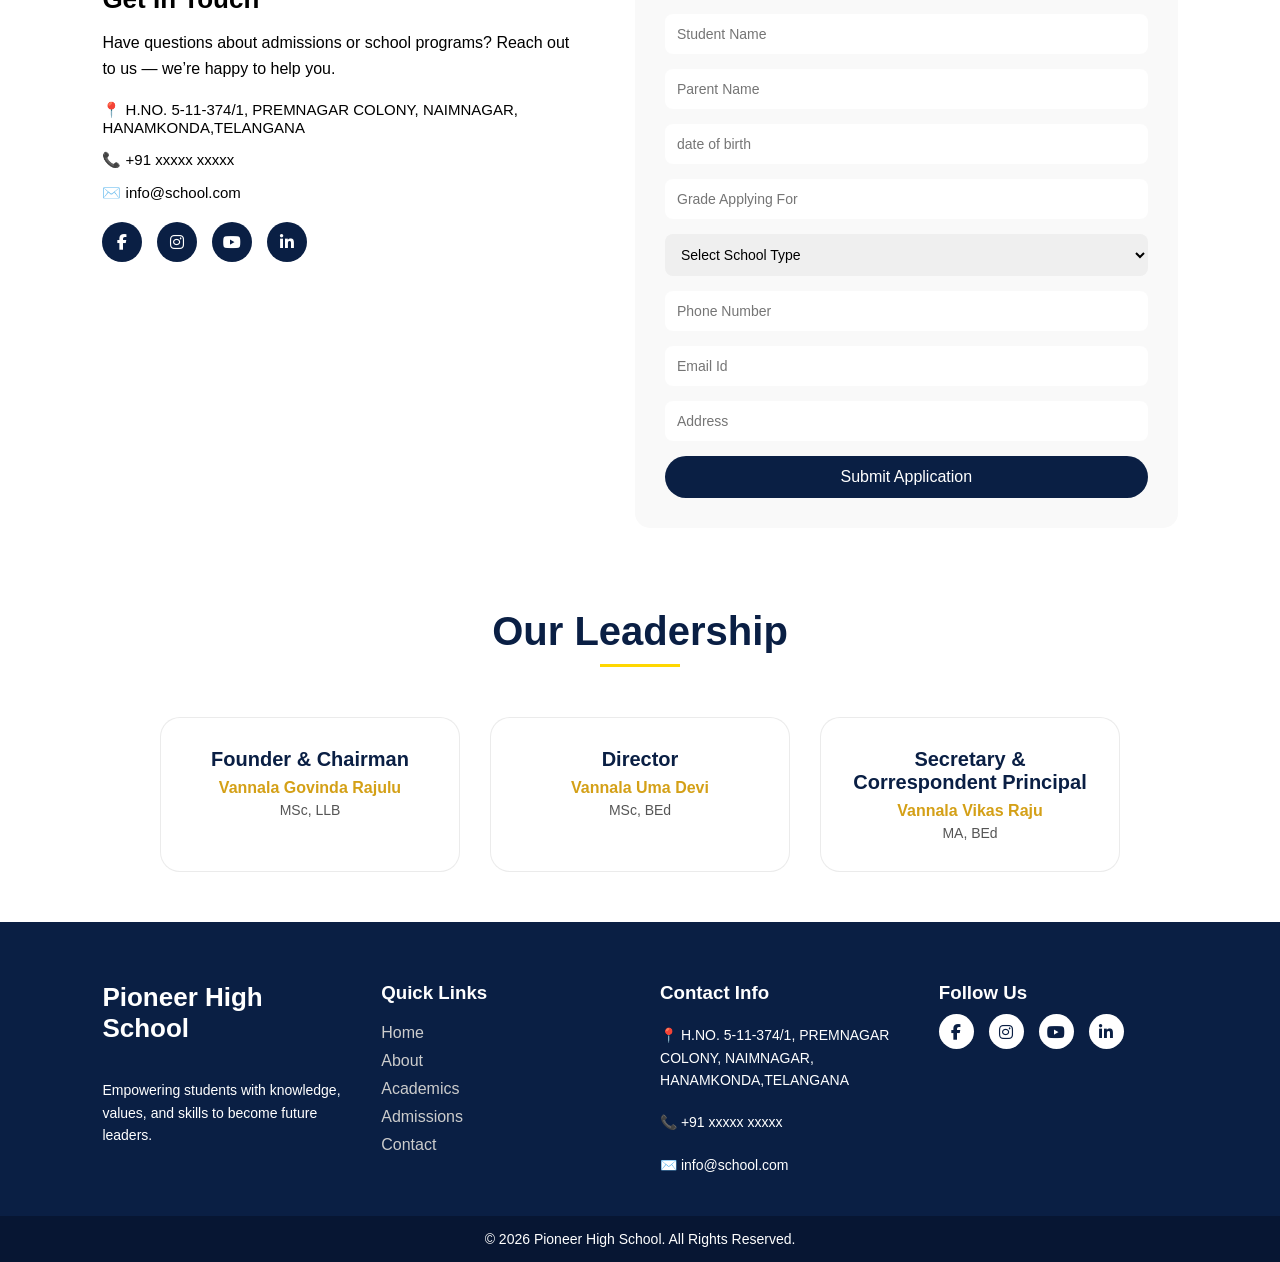
==== commit 179003c0: "Update index.html" ====
--- a/index.html
+++ b/index.html
@@ -123,7 +123,7 @@
 
 <section class="provide" id="provide">
 
-  <h2 class="section-title">What We Provide</h2>
+  <h2 class="section-title">Our vision & Our Mission</h2>
 
   <div class="provide-container">
     
@@ -433,22 +433,22 @@
 
     <!-- 1 -->
     <div class="leader-card">
-      <h3>Vannala Govindha Rajulu</h3>
-      <p class="role">Founder & Chairman</p>
+      <h3>Founder & Chairman</h3>
+      <p class="role">Vannala Govinda Rajulu</p>
       <p class="edu">MSc, LLB</p>
     </div>
 
     <!-- 2 -->
     <div class="leader-card">
-      <h3>Vannala Uma Devi</h3>
-      <p class="role">Director</p>
+      <h3>Director</h3>
+      <p class="role">Vannala Uma Devi</p>
       <p class="edu">MSc, BEd</p>
     </div>
 
     <!-- 3 -->
     <div class="leader-card">
-      <h3>Vannala Vikas Raju</h3>
-      <p class="role">Secretary & Correspondent Principal</p>
+      <h3>Secretary & Correspondent Principal</h3>
+      <p class="role">Vannala Vikas Raju</p>
       <p class="edu">MA, BEd</p>
     </div>
 
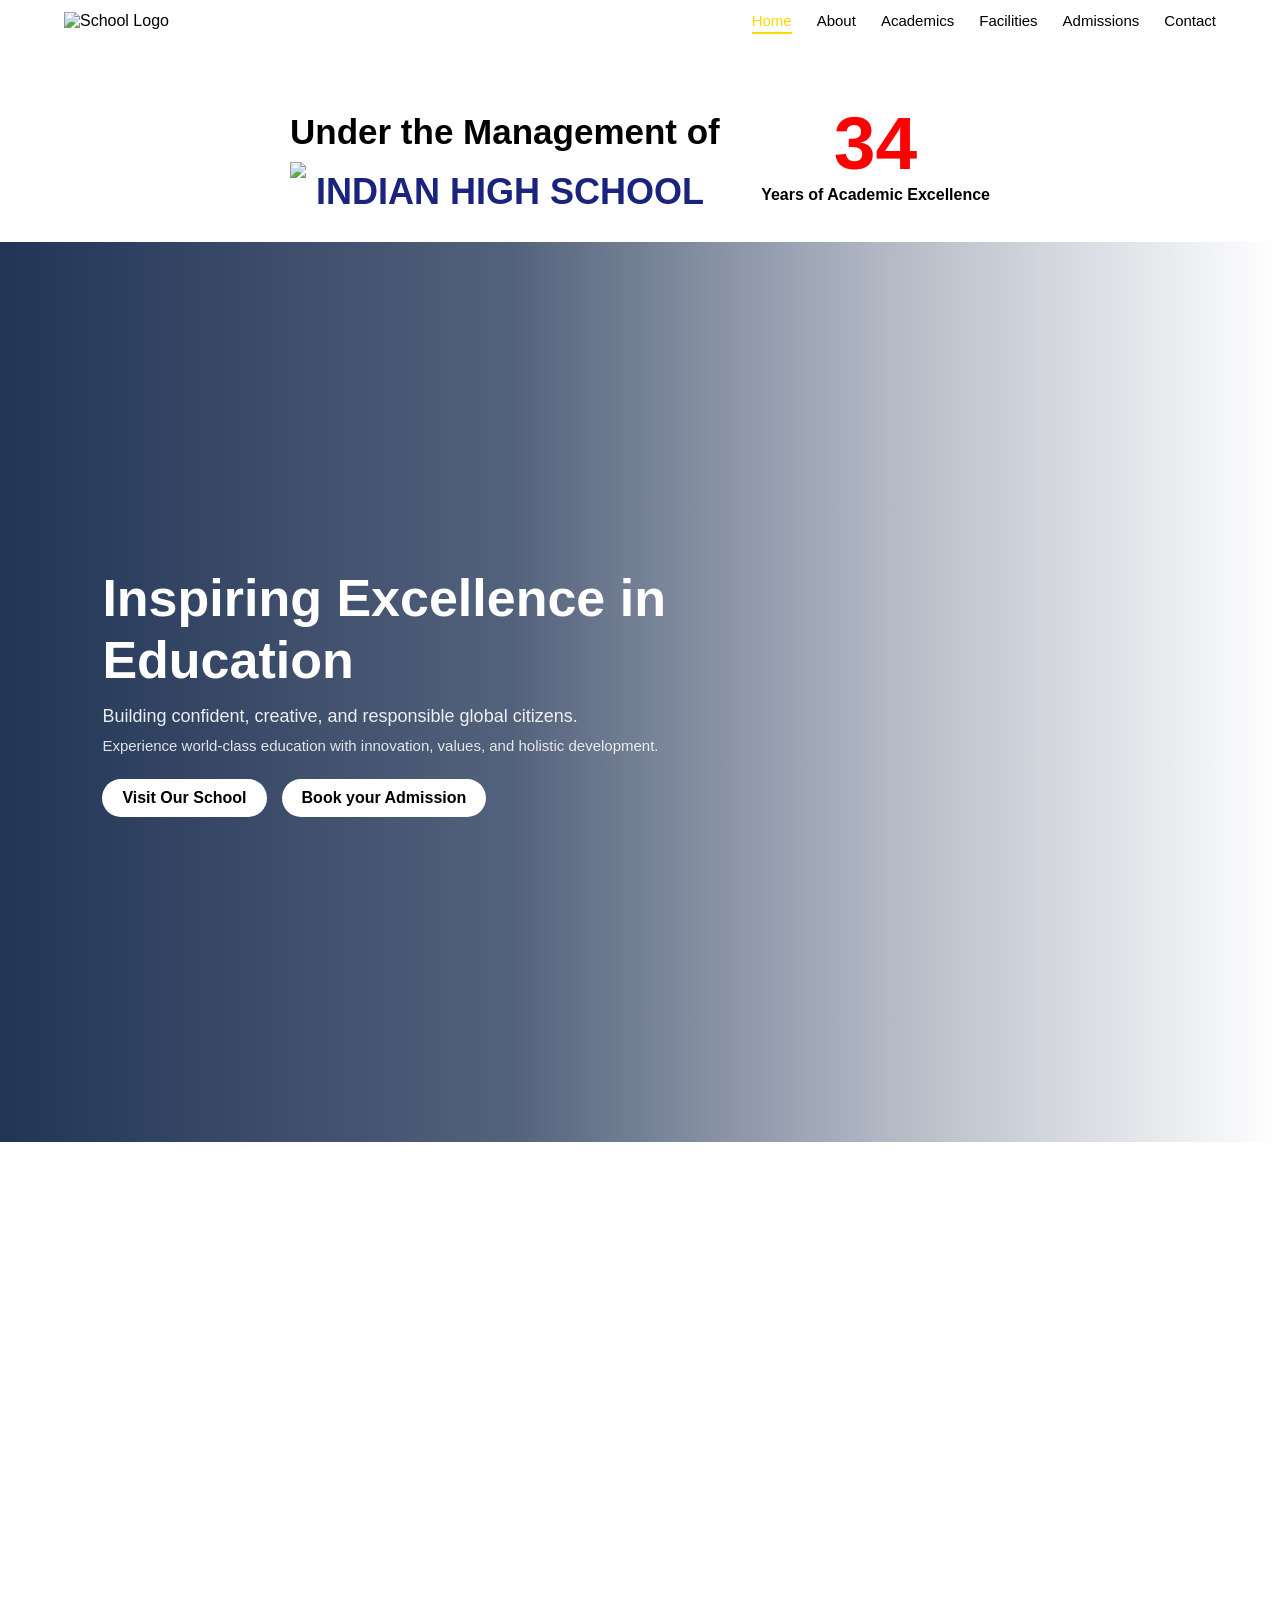
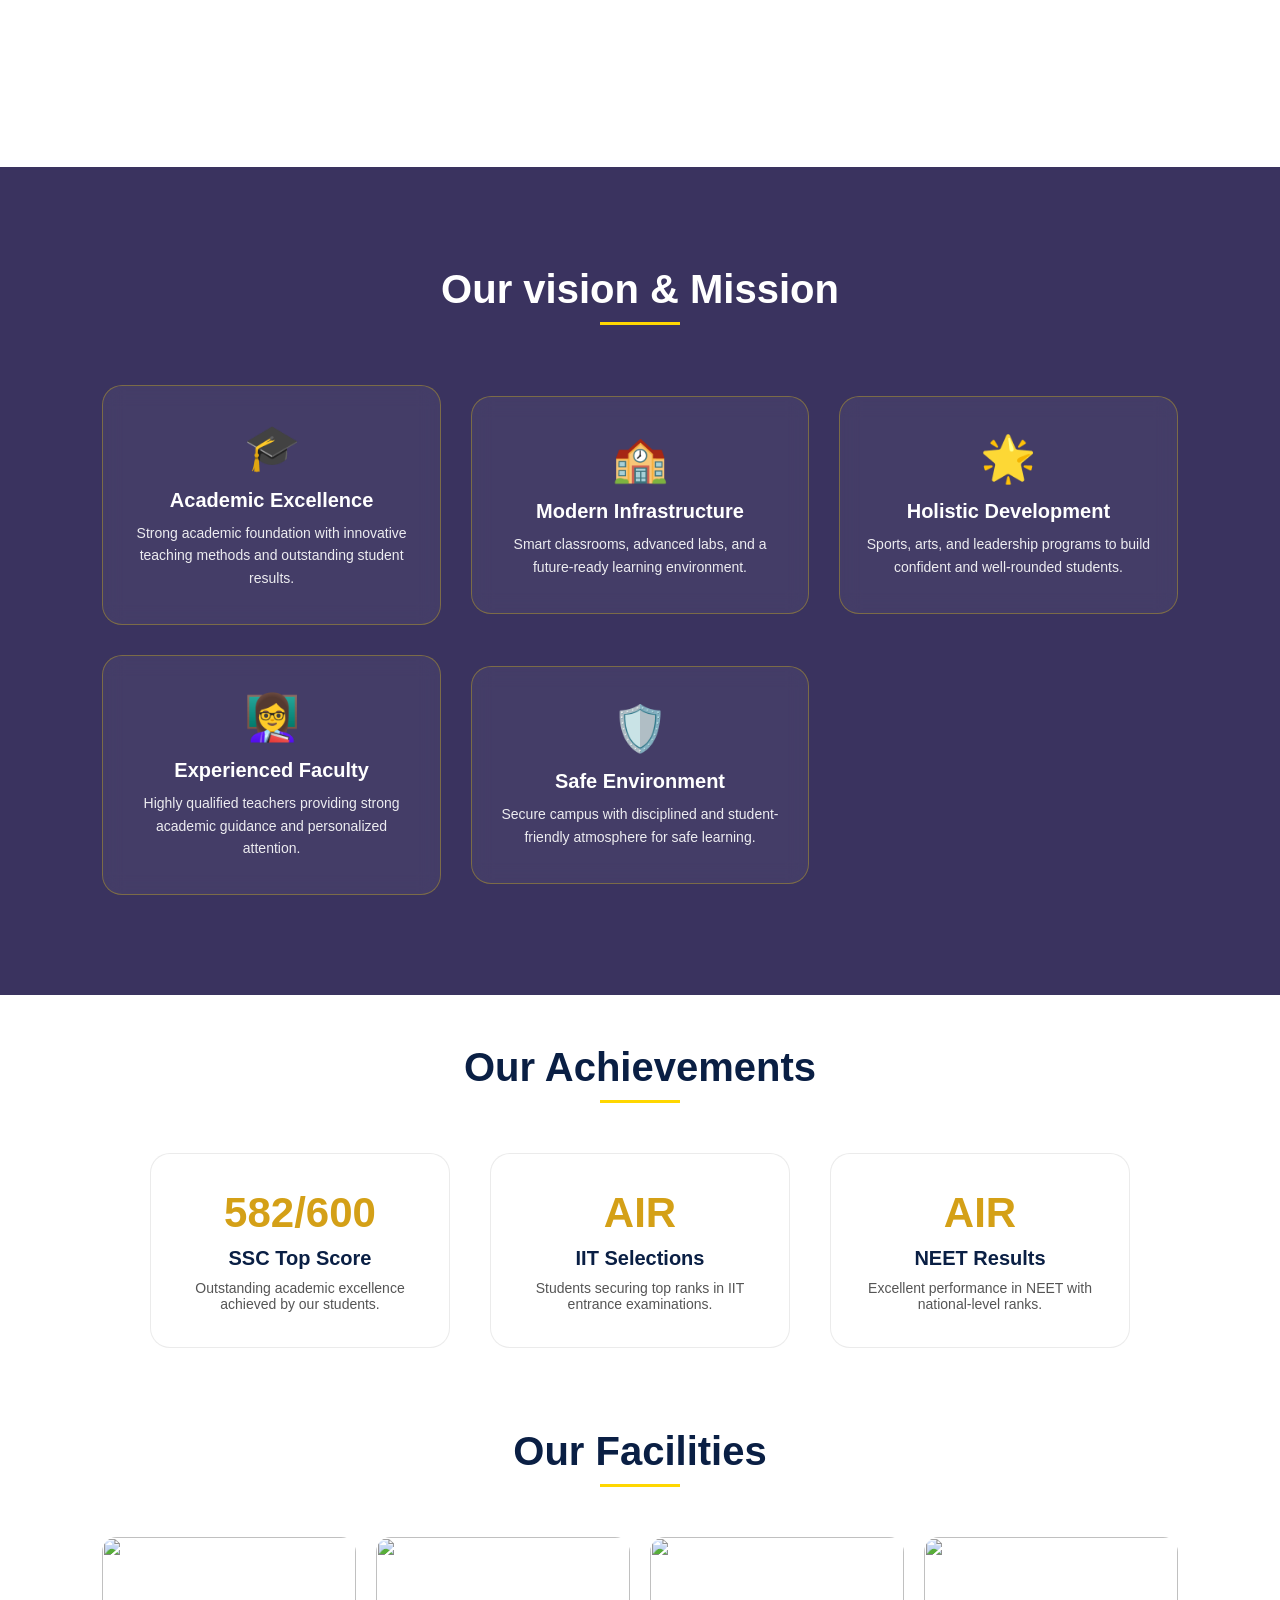
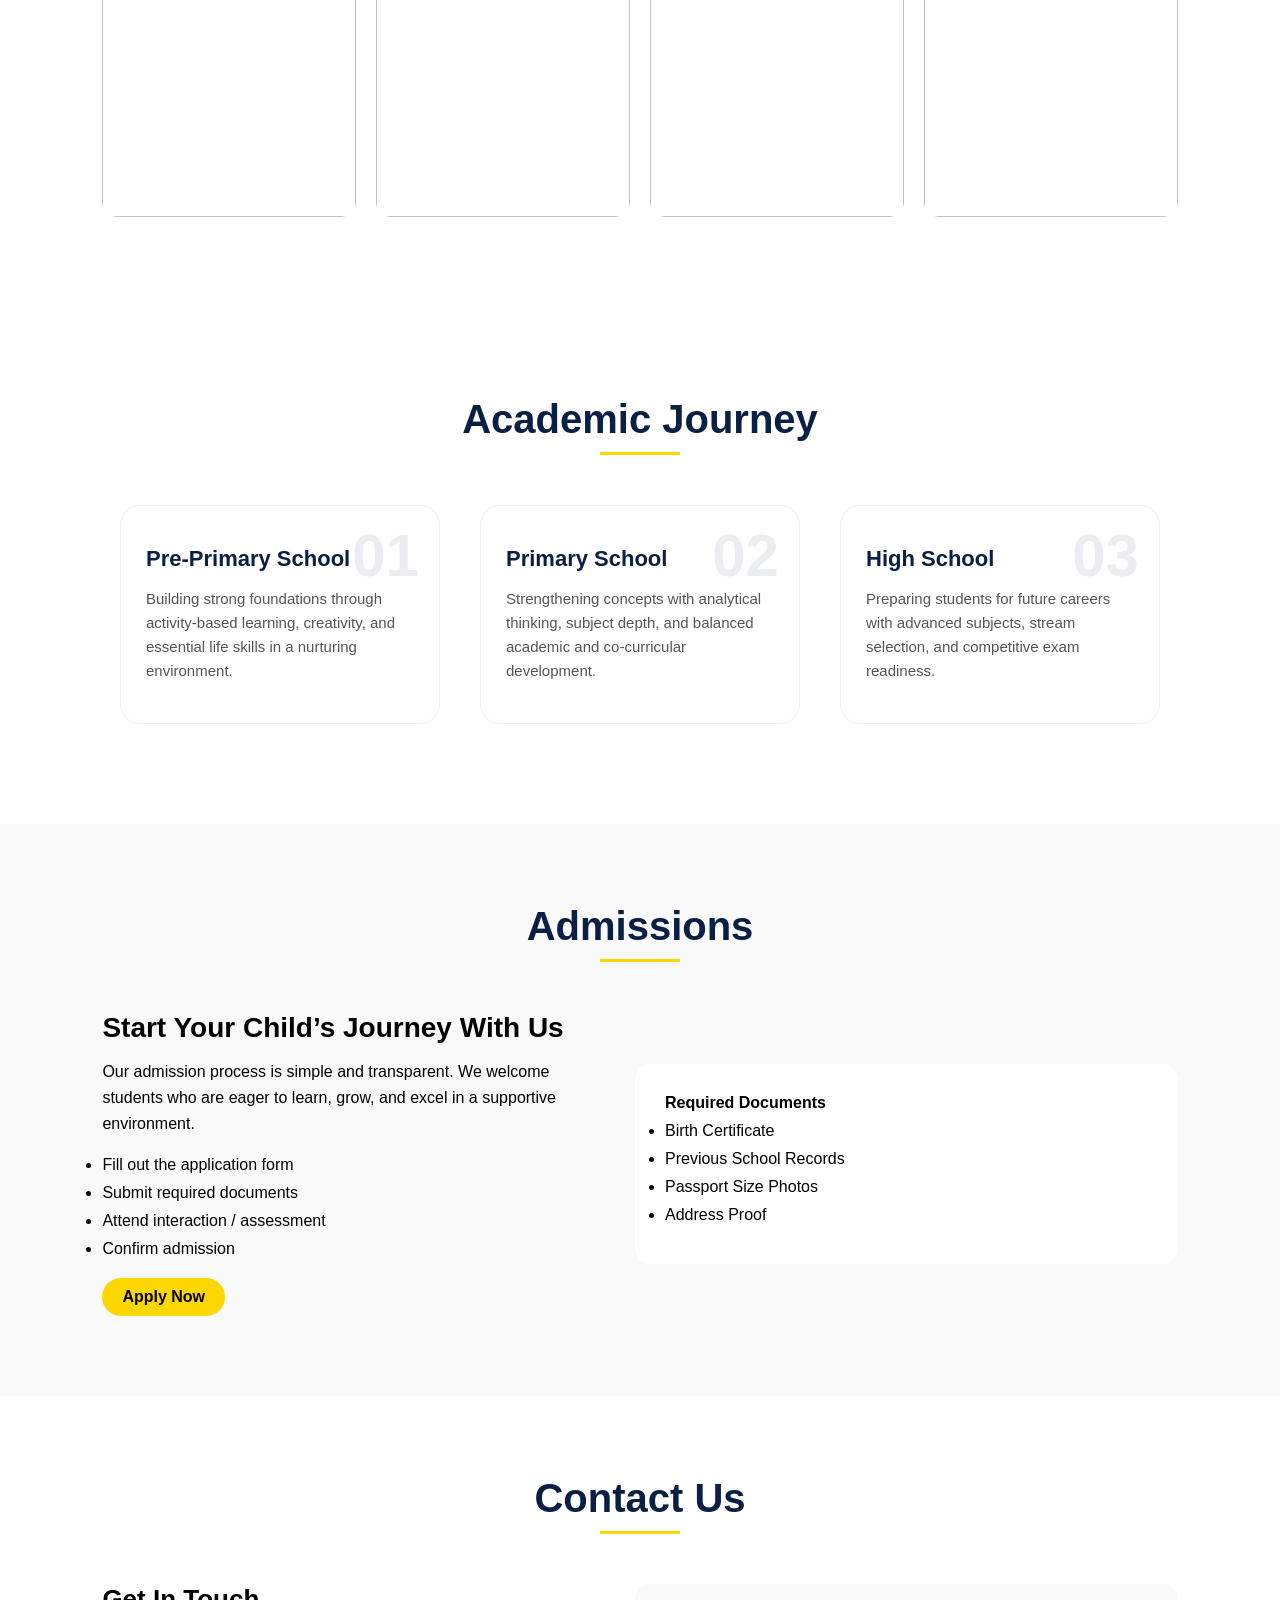
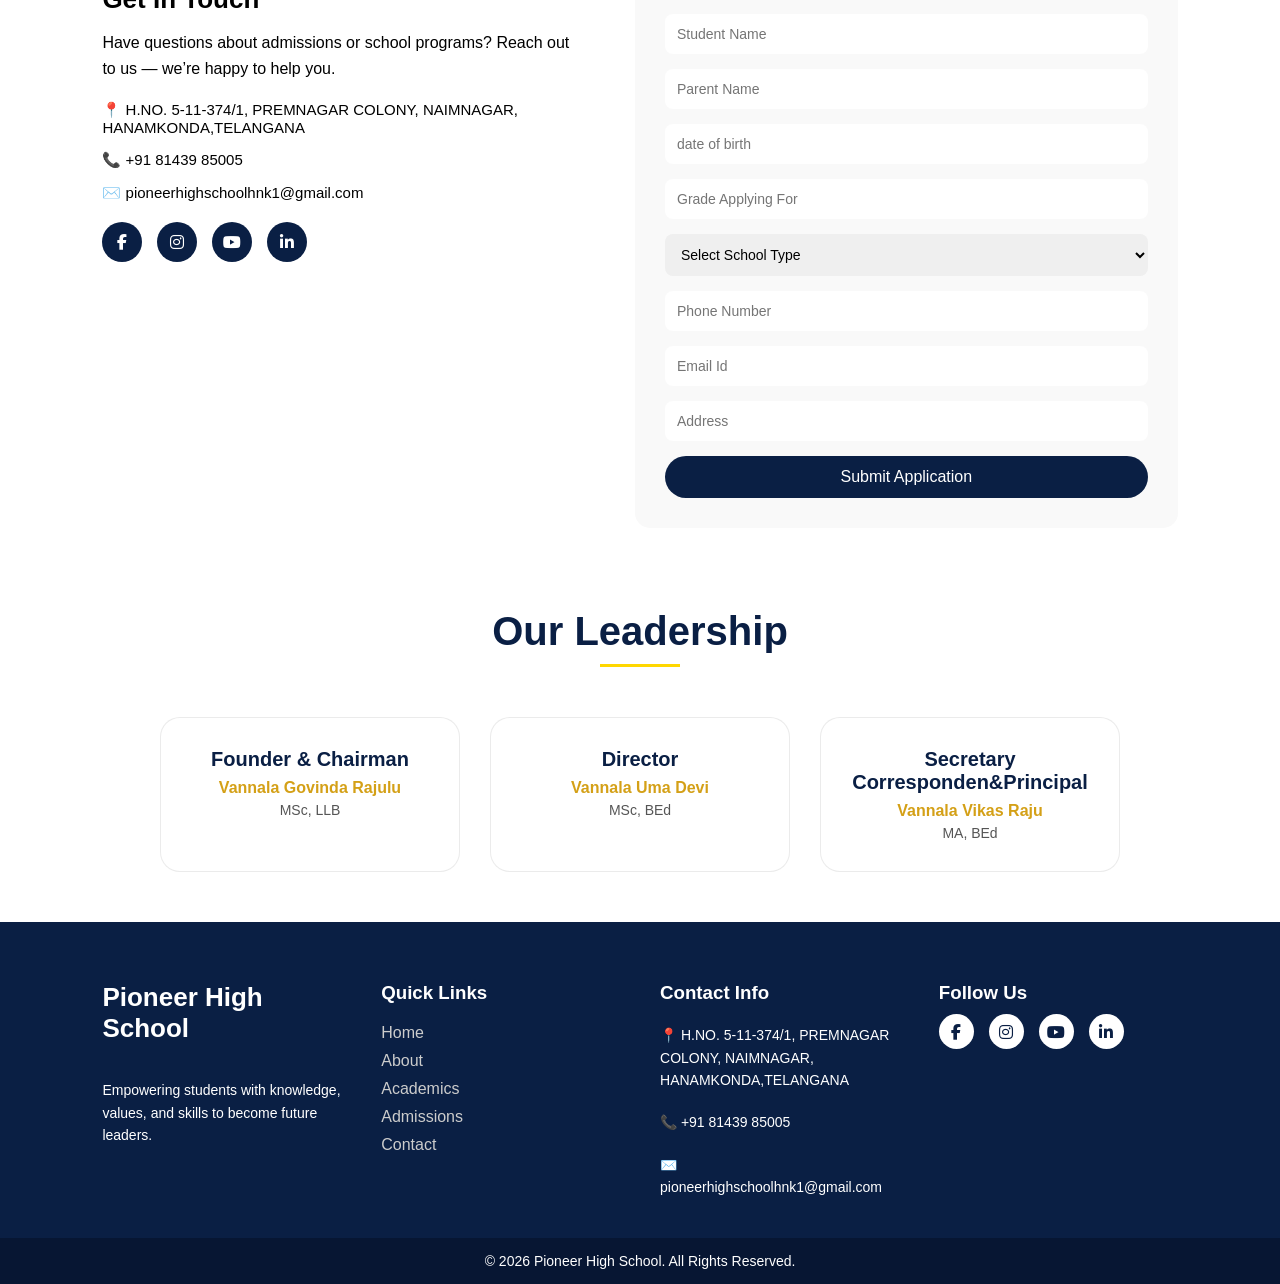
==== commit 16dba8cf: "Update index.html" ====
--- a/index.html
+++ b/index.html
@@ -123,7 +123,7 @@
 
 <section class="provide" id="provide">
 
-  <h2 class="section-title">Our vision & Our Mission</h2>
+  <h2 class="section-title">Our vision & Mission</h2>
 
   <div class="provide-container">
     
@@ -361,8 +361,8 @@
       </p>
 
       <div class="info-item">📍 <span>H.NO. 5-11-374/1, PREMNAGAR COLONY, NAIMNAGAR, HANAMKONDA,TELANGANA</span></div>
-      <div class="info-item">📞 <span>+91 xxxxx xxxxx</span></div>
-      <div class="info-item">✉️ <span>info@school.com</span></div>
+      <div class="info-item">📞 <span>+91 81439 85005</span></div>
+      <div class="info-item">✉️ <span>pioneerhighschoolhnk1@gmail.com</span></div>
 
       <!-- SOCIAL LINKS -->
       <div class="social-links">
@@ -447,7 +447,7 @@
 
     <!-- 3 -->
     <div class="leader-card">
-      <h3>Secretary & Correspondent Principal</h3>
+      <h3>Secretary  Corresponden&Principal</h3>
       <p class="role">Vannala Vikas Raju</p>
       <p class="edu">MA, BEd</p>
     </div>
@@ -485,8 +485,8 @@
     <div class="footer-col">
       <h3>Contact Info</h3>
       <p>📍 H.NO. 5-11-374/1, PREMNAGAR COLONY, NAIMNAGAR, HANAMKONDA,TELANGANA</p>
-      <p>📞 +91 xxxxx xxxxx</p>
-      <p>✉️ info@school.com</p>
+      <p>📞 +91 81439 85005</p>
+      <p>✉️ pioneerhighschoolhnk1@gmail.com</p>
     </div>
 
     <!-- COLUMN 4 -->
